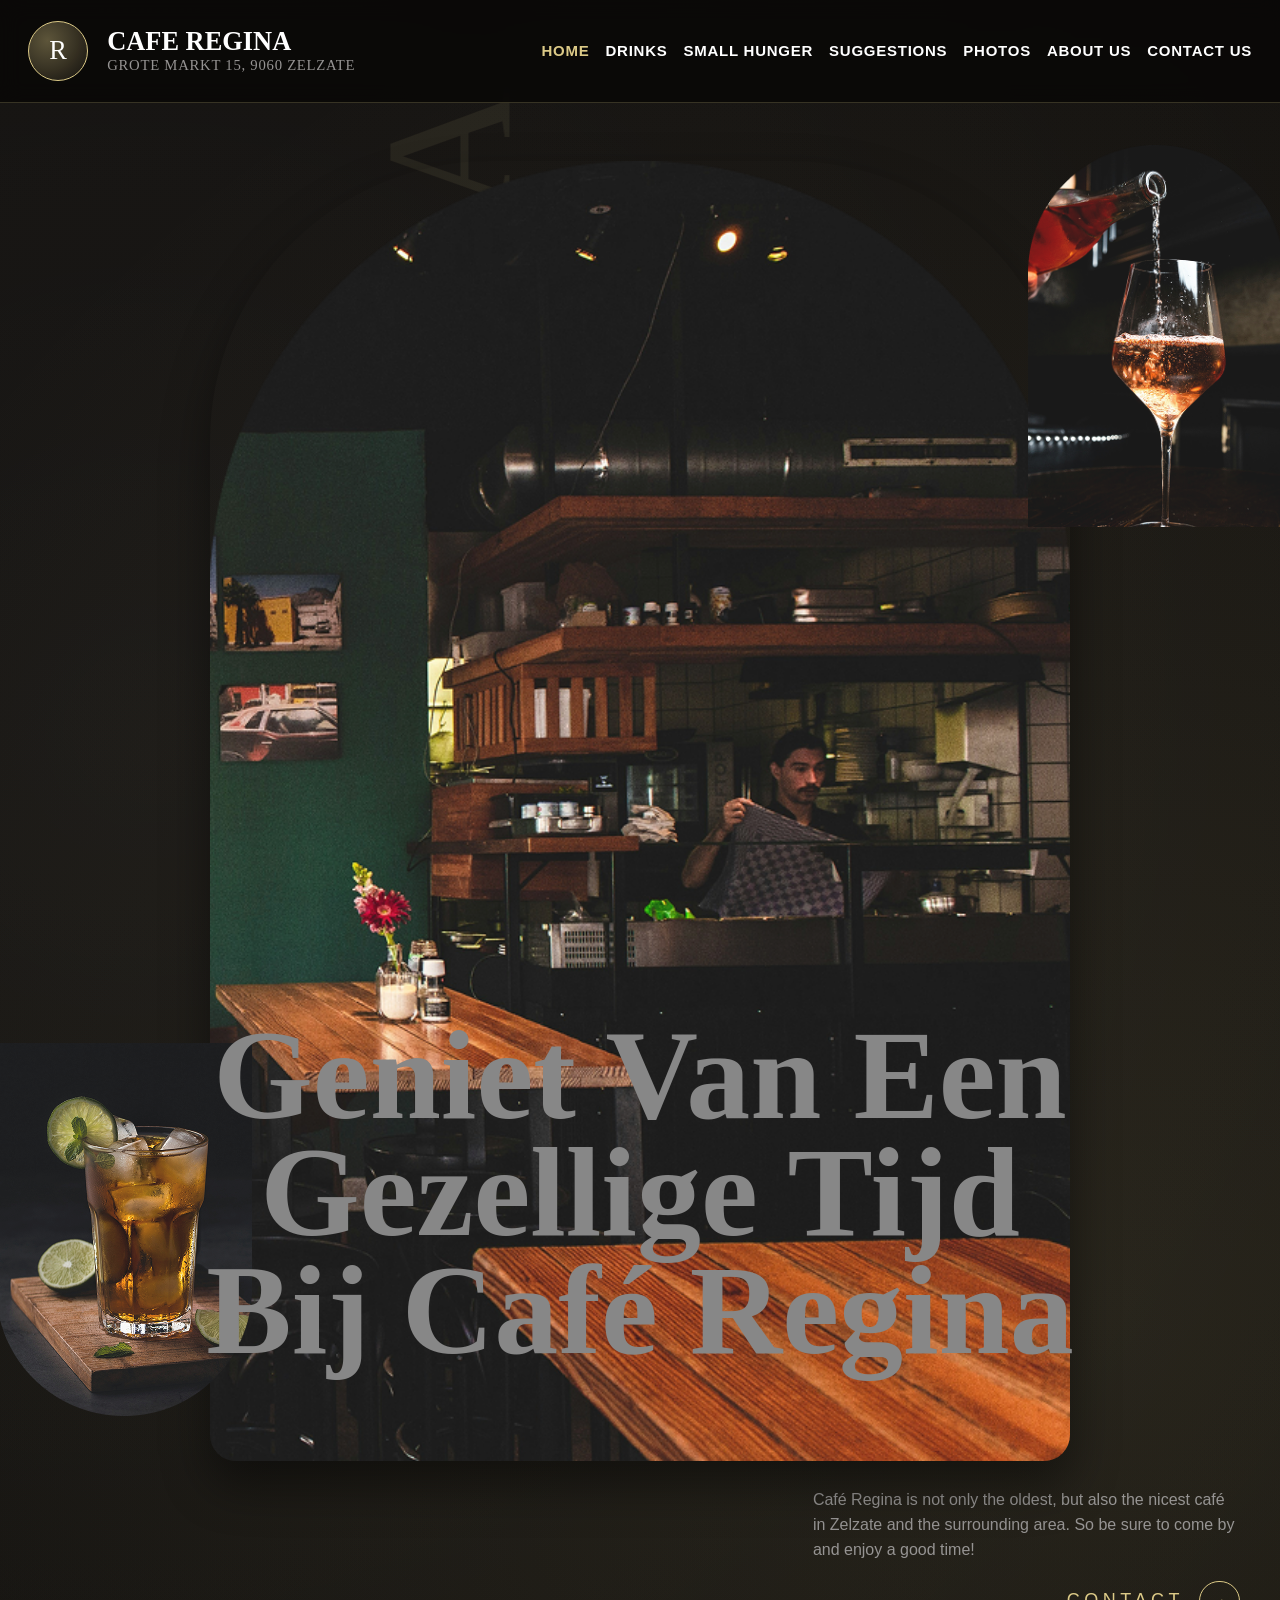
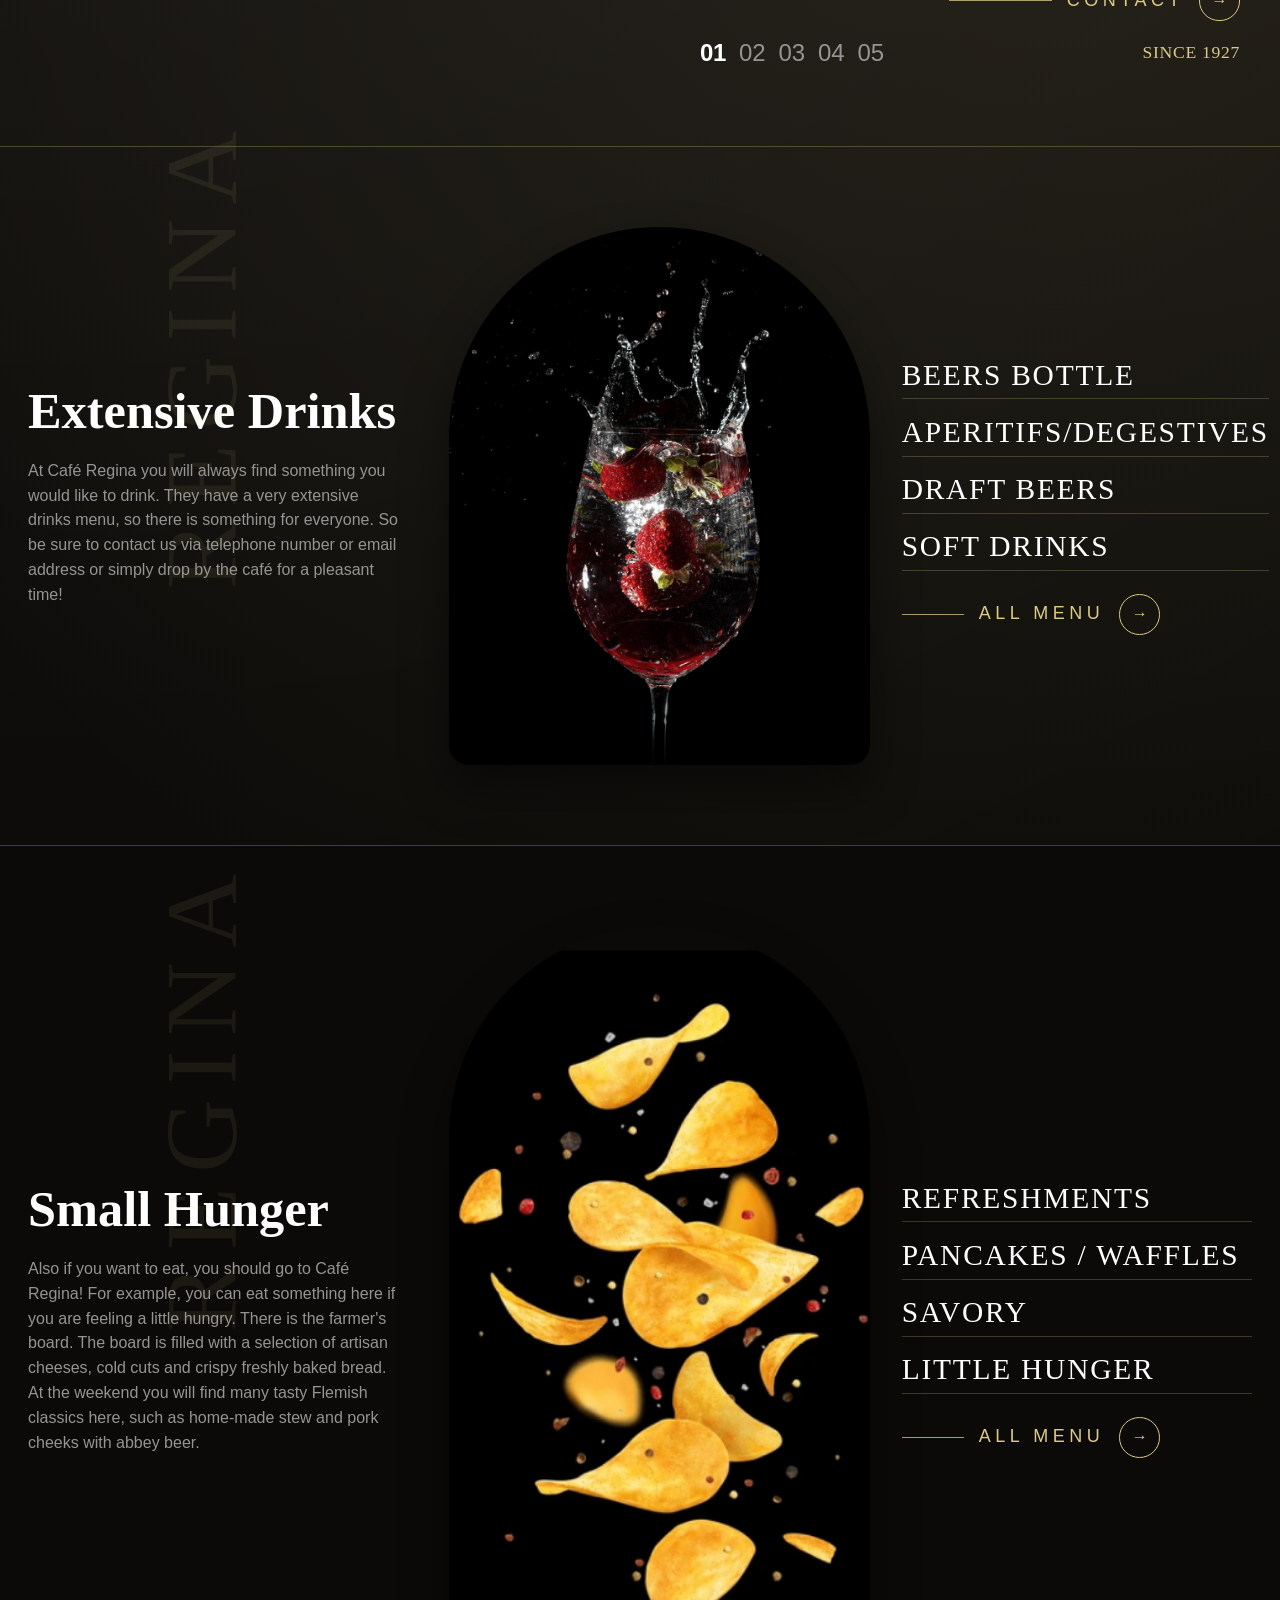
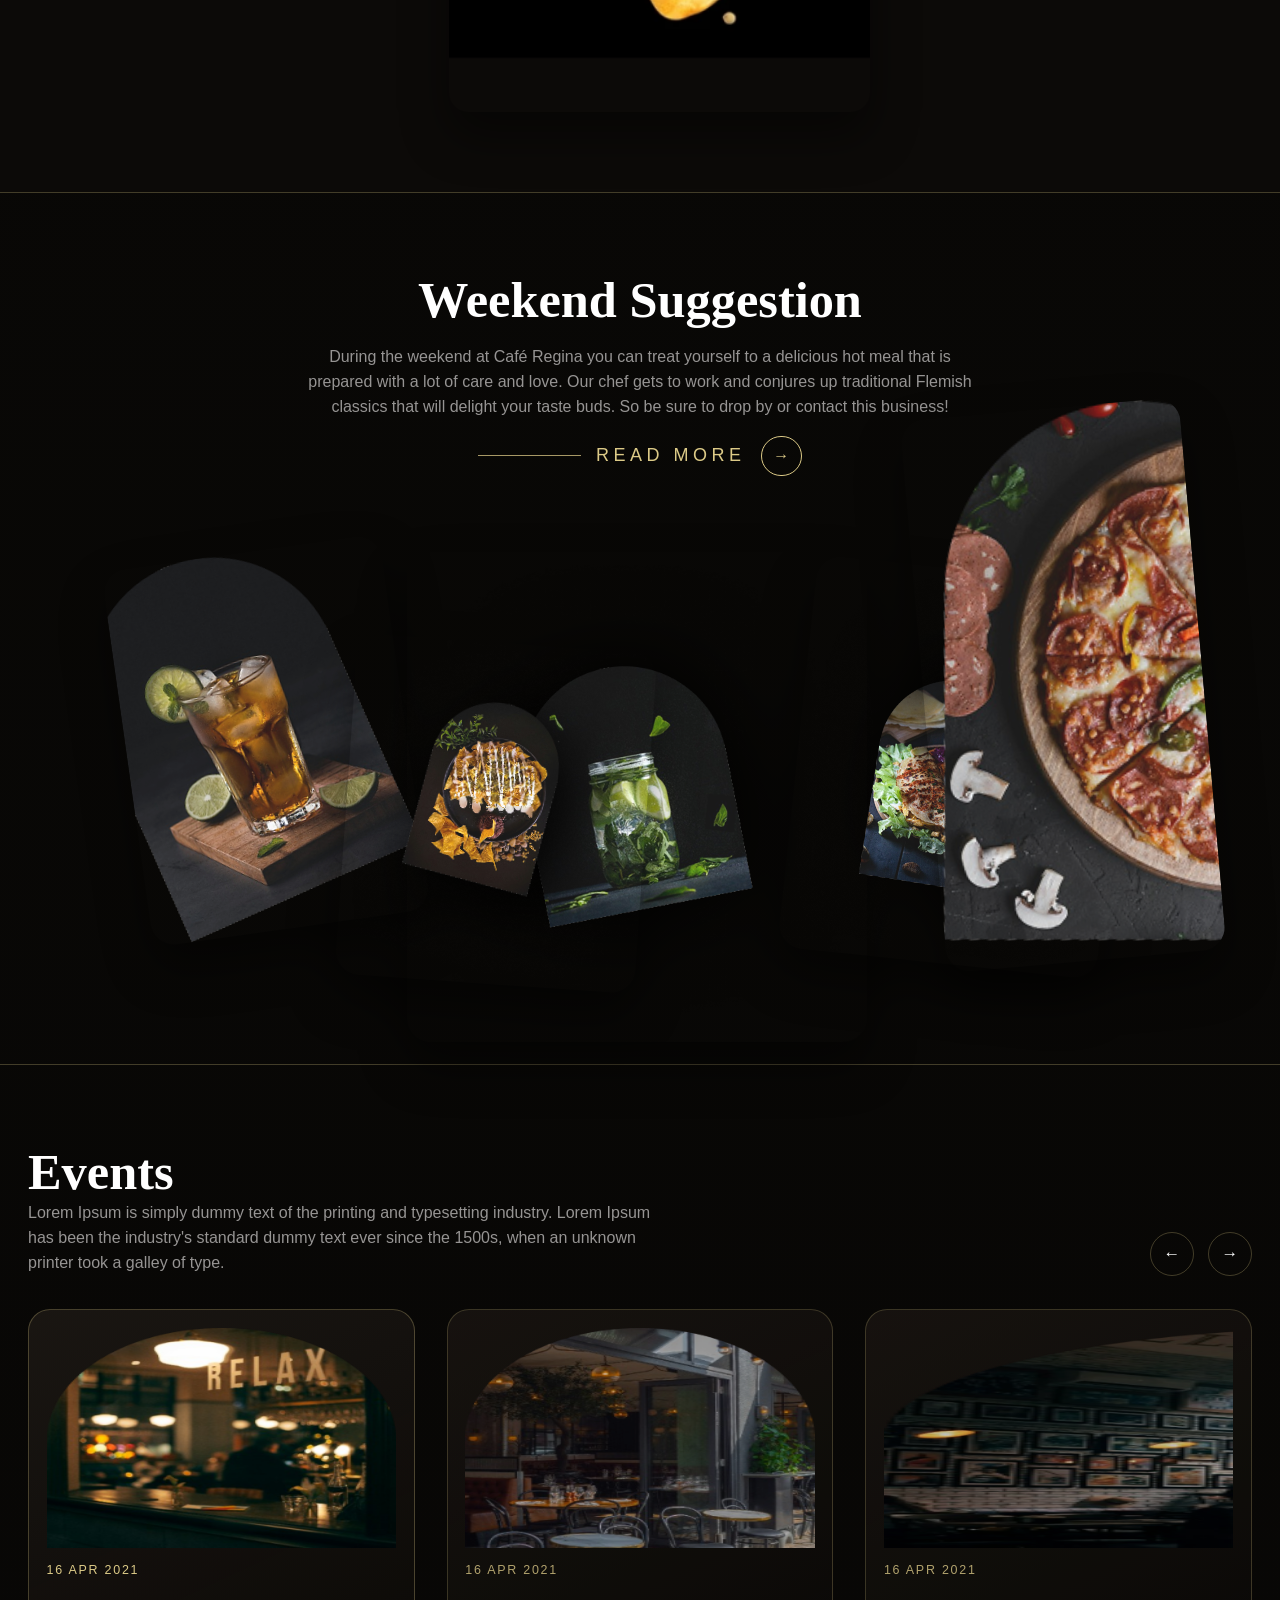
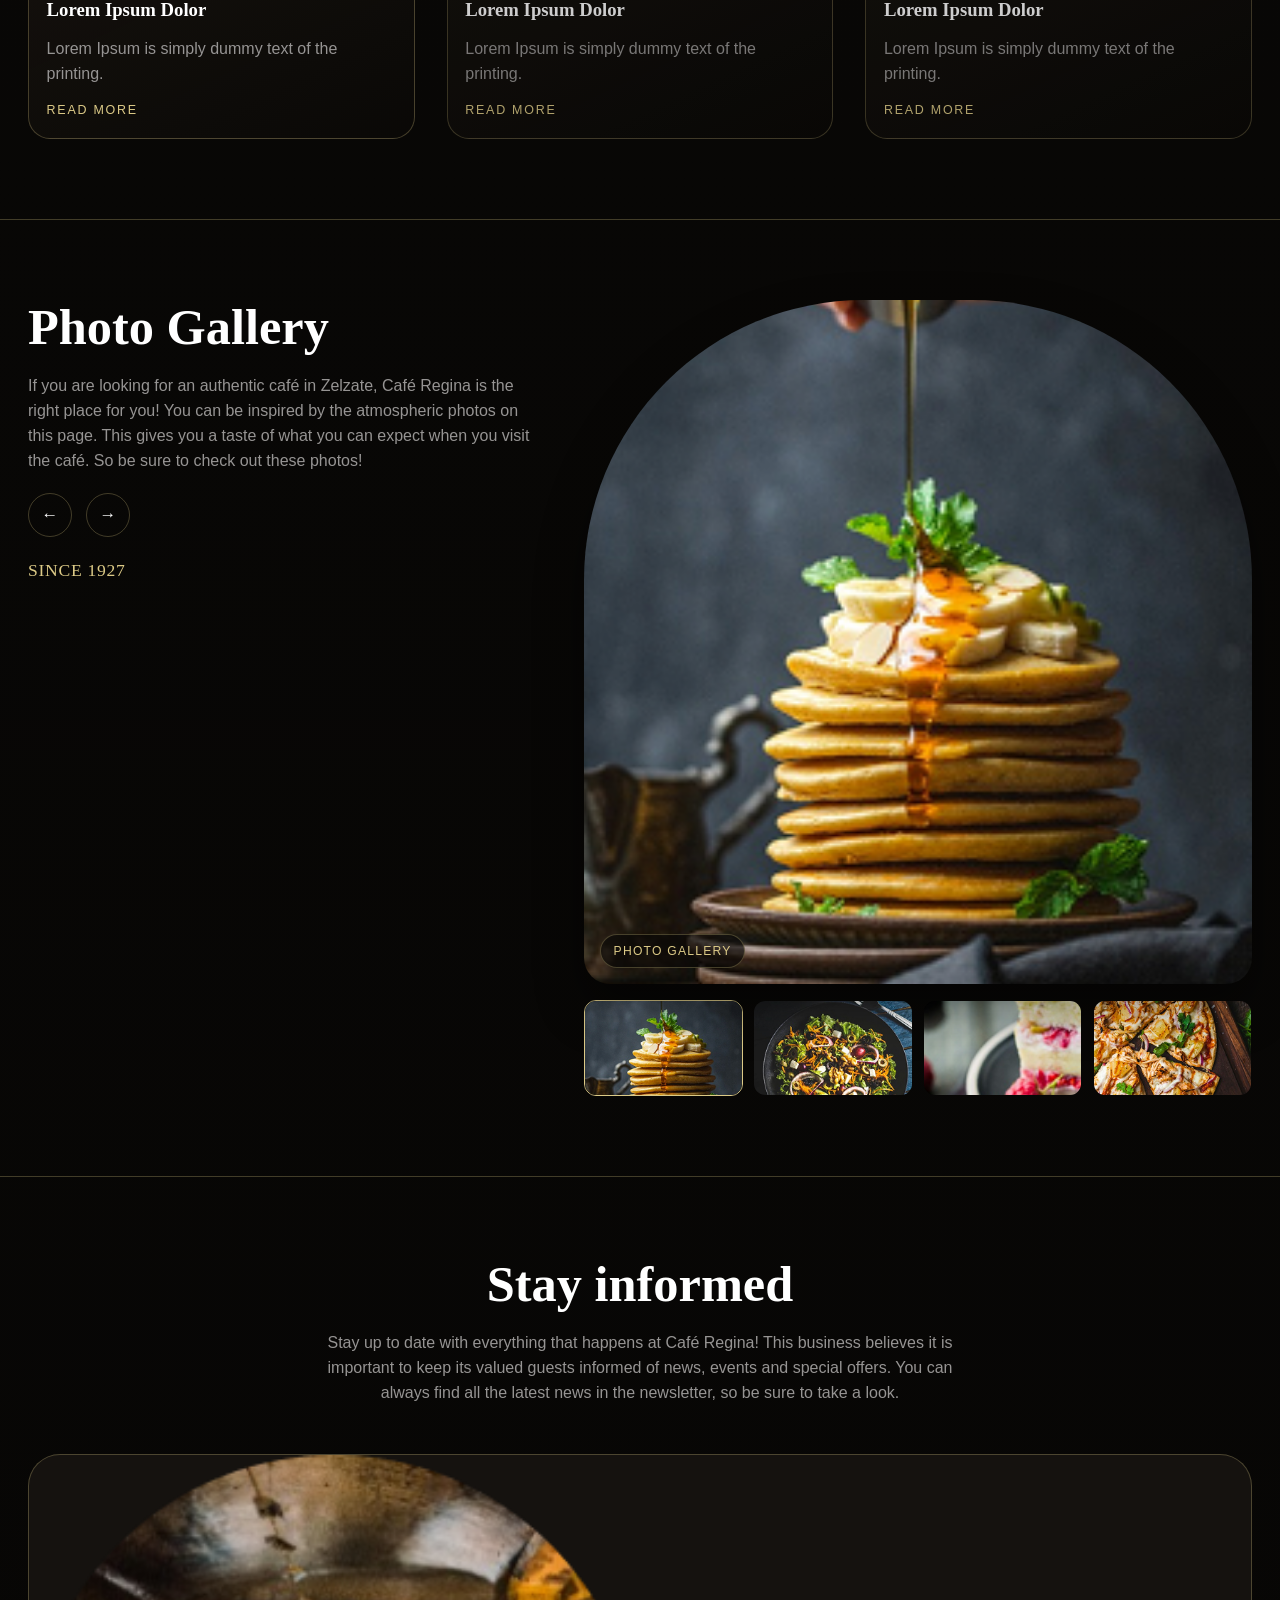
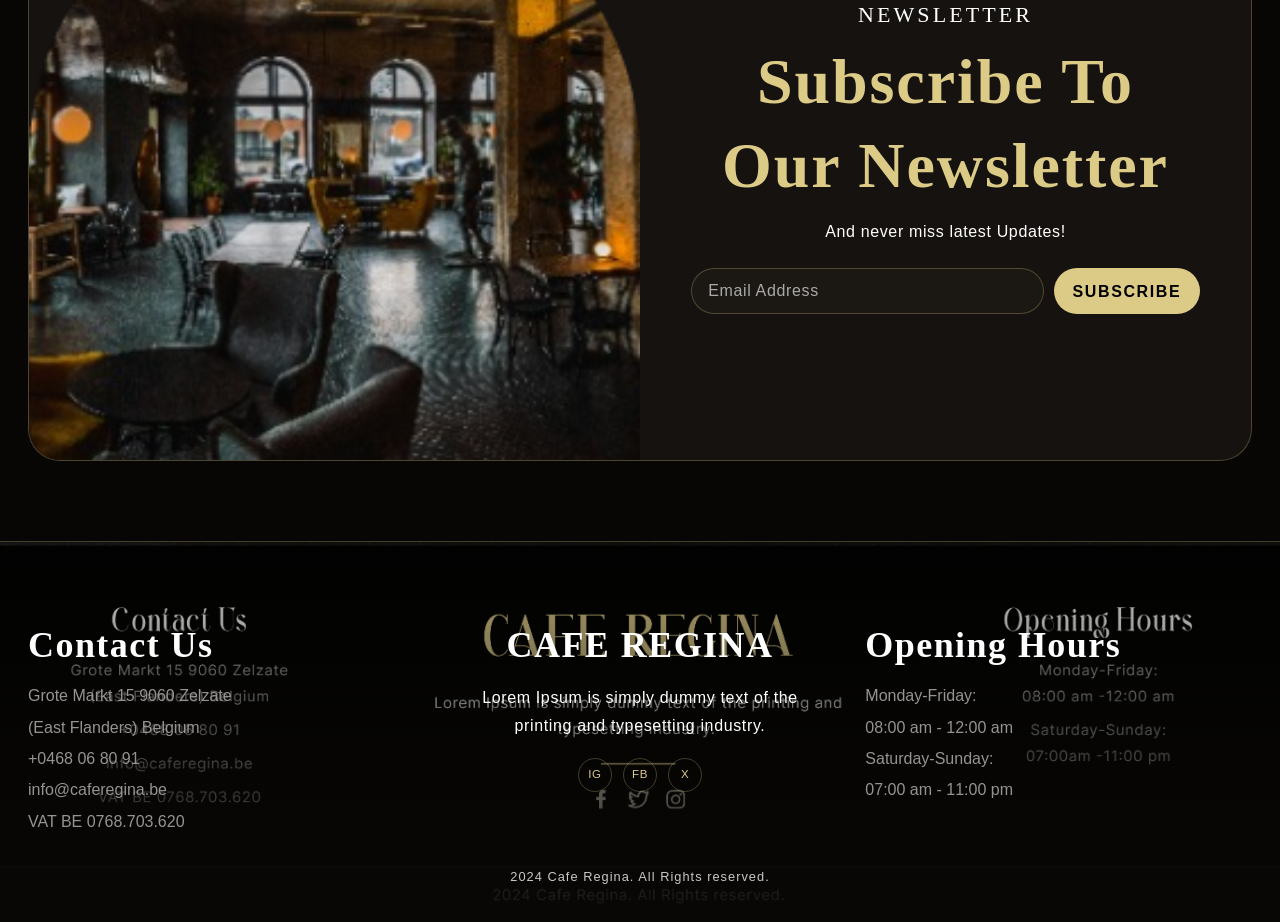
==== index.html @ 33ccc809 "feat/tipo" ====
<!doctype html>
<html lang="en">
<head>
  <meta charset="utf-8">
  <meta name="viewport" content="width=device-width, initial-scale=1">
  <title>CAFE REGINA | Home</title>
  <meta name="description" content="CAFE REGINA home page mock built from Home-make brief.">
  <link rel="stylesheet" href="assets/css/style.css">
  <script defer src="assets/js/photos.js"></script>
</head>
<body>
  <div class="page-shell">
    <!-- Header -->
    <header class="site-header" id="top">
      <div class="container header-inner">
        <a class="brand" href="#top" aria-label="CAFE REGINA home">
          <span class="brand-mark" aria-hidden="true">R</span>
          <span class="brand-copy">
            <strong>CAFE REGINA</strong>
            <!-- TODO_VERIFY: exact punctuation / spacing -->
            <small>GROTE MARKT 15, 9060 ZELZATE</small>
          </span>
        </a>
        <nav class="site-nav" aria-label="Main Navigation">
          <a href="#top" aria-current="page">HOME</a>
          <a href="#drinks">DRINKS</a>
          <a href="#small-hunger">SMALL HUNGER</a>
          <a href="#suggestions">SUGGESTIONS</a>
          <a href="#photos">PHOTOS</a>
          <a href="#about">ABOUT US</a>
          <a href="#contact">CONTACT US</a>
        </nav>
      </div>
    </header>

    <main>
      <!-- Hero -->
      <section class="section hero" id="home">
        <div class="container hero-wrap">
          <div class="hero-stage">
            <figure class="hero-main arch">
              <img src="assets/img/hero-main-arch.png" alt="Café Regina interior hero scene">
            </figure>
            <img class="hero-float hero-float--left" src="assets/img/hero-drink-left-arch.png" alt="Decorative drink image">
            <img class="hero-float hero-float--right" src="assets/img/hero-pour-right-arch.png" alt="Decorative pouring image">
            <h1 class="hero-title">
              <!-- TODO_VERIFY: exact spelling and line breaks -->
              <span>Geniet Van Een</span>
              <span>Gezellige Tijd</span>
              <span>Bij Café Regina</span>
            </h1>
          </div>
          <div class="hero-meta">
            <p>
              Café Regina is not only the oldest, but also the nicest café in Zelzate and the
              surrounding area. So be sure to come by and enjoy a good time!
            </p>
            <a class="cta-link" href="#contact">
              <span>CONTACT</span>
              <span class="cta-ring" aria-hidden="true">&#8594;</span>
            </a>
            <div class="hero-footer">
              <ol class="hero-pagination" aria-label="Hero static pager">
                <li class="is-active">01</li>
                <li>02</li>
                <li>03</li>
                <li>04</li>
                <li>05</li>
              </ol>
              <span class="since-mark">Since 1927</span>
            </div>
          </div>
        </div>
      </section>

      <!-- Drinks -->
      <section class="section menu-block" id="drinks">
        <div class="container menu-grid">
          <article class="menu-copy">
            <!-- TODO_VERIFY: Extensive vs Exclusive -->
            <h2>Extensive Drinks</h2>
            <p>
              At Café Regina you will always find something you would like to drink. They have a very
              extensive drinks menu, so there is something for everyone. So be sure to contact us via
              telephone number or email address or simply drop by the café for a pleasant time!
            </p>
          </article>
          <figure class="menu-visual arch">
            <img src="assets/img/drinks-berry-splash.png" alt="Drinks splash visual">
          </figure>
          <aside class="menu-side">
            <ul>
              <li>BEERS BOTTLE</li>
              <li>APERITIFS/DEGESTIVES</li>
              <li>DRAFT BEERS</li>
              <li>SOFT DRINKS</li>
            </ul>
            <a class="cta-link cta-link--menu" href="#contact">
              <span>ALL MENU</span>
              <span class="cta-ring" aria-hidden="true">&#8594;</span>
            </a>
          </aside>
        </div>
      </section>

      <!-- Small Hunger -->
      <section class="section menu-block alt" id="small-hunger">
        <div class="container menu-grid">
          <article class="menu-copy">
            <h2>Small Hunger</h2>
            <!-- TODO_VERIFY: Small Hunger / LITTLE HUNGER wording alignment -->
            <p>
              Also if you want to eat, you should go to Café Regina! For example, you can eat something
              here if you are feeling a little hungry. There is the farmer's board. The board is filled
              with a selection of artisan cheeses, cold cuts and crispy freshly baked bread. At the
              weekend you will find many tasty Flemish classics here, such as home-made stew and pork
              cheeks with abbey beer.
            </p>
          </article>
          <figure class="menu-visual arch">
            <img src="assets/img/small-hunger-chips-floating.png" alt="Small hunger dishes">
          </figure>
          <aside class="menu-side">
            <ul>
              <li>REFRESHMENTS</li>
              <li>PANCAKES / WAFFLES</li>
              <li>SAVORY</li>
              <li>LITTLE HUNGER</li>
            </ul>
            <a class="cta-link cta-link--menu" href="#contact">
              <span>ALL MENU</span>
              <span class="cta-ring" aria-hidden="true">&#8594;</span>
            </a>
          </aside>
        </div>
      </section>

      <!-- Weekend Suggestion -->
      <section class="section suggestion" id="suggestions">
        <div class="container suggestion-head">
          <h2>Weekend Suggestion</h2>
          <p>
            During the weekend at Café Regina you can treat yourself to a delicious hot meal that is
            prepared with a lot of care and love. Our chef gets to work and conjures up traditional
            Flemish classics that will delight your taste buds. So be sure to drop by or contact this
            business!
          </p>
          <a class="cta-link" href="#events">
            <span>READ MORE</span>
            <span class="cta-ring" aria-hidden="true">&#8594;</span>
          </a>
        </div>
        <div class="container suggestion-collage">
          <img class="tile tile-a" src="assets/img/suggestion-mojito-center-arch.png" alt="Weekend suggestion center drink">
          <img class="tile tile-b" src="assets/img/suggestion-drink-left-arch.png" alt="Weekend suggestion left drink">
          <img class="tile tile-c" src="assets/img/suggestion-loaded-fries-arch.png" alt="Weekend suggestion loaded fries">
          <img class="tile tile-d" src="assets/img/suggestion-meal-right-arch.png" alt="Weekend suggestion meal">
          <img class="tile tile-e" src="assets/img/suggestion-pizza-right-crop.png" alt="Weekend suggestion pizza">
        </div>
      </section>

      <!-- Events -->
      <section class="section events" id="events">
        <div class="container events-top">
          <div>
            <h2>Events</h2>
            <p>
              Lorem Ipsum is simply dummy text of the printing and typesetting industry. Lorem Ipsum has
              been the industry's standard dummy text ever since the 1500s, when an unknown printer took
              a galley of type.
            </p>
          </div>
          <div class="arrow-group" aria-label="Events static arrows">
            <button type="button" class="arrow-btn" data-events-nav="prev" aria-label="Previous events">&#8592;</button>
            <button type="button" class="arrow-btn" data-events-nav="next" aria-label="Next events">&#8594;</button>
          </div>
        </div>
        <div class="container event-cards" data-events-track>
          <article class="event-card is-active" data-event-card>
            <img src="assets/img/events-card-01-relax-bar.png" alt="Relax bar event scene">
            <time datetime="2021-04-16">16 APR 2021</time>
            <h3>Lorem Ipsum Dolor</h3>
            <p>Lorem Ipsum is simply dummy text of the printing.</p>
            <a href="#contact">READ MORE</a>
          </article>
          <article class="event-card" data-event-card>
            <img src="assets/img/events-card-03-terrace.png" alt="Terrace event scene">
            <time datetime="2021-04-16">16 APR 2021</time>
            <h3>Lorem Ipsum Dolor</h3>
            <p>Lorem Ipsum is simply dummy text of the printing.</p>
            <a href="#contact">READ MORE</a>
          </article>
          <article class="event-card" data-event-card>
            <!-- TODO_VERIFY: rightmost cut-off card full text -->
            <img src="assets/img/events-card-05-photo-wall-crop.png" alt="Photo wall event scene">
            <time datetime="2021-04-16">16 APR 2021</time>
            <h3>Lorem Ipsum Dolor</h3>
            <p>Lorem Ipsum is simply dummy text of the printing.</p>
            <a href="#contact">READ MORE</a>
          </article>
        </div>
      </section>

      <!-- Photo Gallery -->
      <section class="section gallery" id="photos">
        <div class="container gallery-grid">
          <div class="gallery-copy">
            <h2>Photo Gallery</h2>
            <p>
              If you are looking for an authentic café in Zelzate, Café Regina is the right place for
              you! You can be inspired by the atmospheric photos on this page. This gives you a taste of
              what you can expect when you visit the café. So be sure to check out these photos!
            </p>
            <div class="arrow-group" aria-label="Photo gallery navigation">
              <button type="button" class="arrow-btn" data-gallery-nav="prev" aria-label="Previous photo">&#8592;</button>
              <button type="button" class="arrow-btn" data-gallery-nav="next" aria-label="Next photo">&#8594;</button>
            </div>
            <span class="since-mark">Since 1927</span>
          </div>
          <div class="gallery-media">
            <figure class="gallery-main arch">
              <img src="assets/img/gallery-pancakes.png" alt="Photo Gallery" data-gallery-main>
              <figcaption data-gallery-caption>Photo Gallery</figcaption>
            </figure>
            <div class="gallery-thumbs">
              <button type="button" class="thumb is-active" data-gallery-thumb data-src="assets/img/gallery-pancakes.png" data-caption="Photo Gallery">
                <img src="assets/img/gallery-pancakes.png" alt="Gallery preview pancakes">
              </button>
              <button type="button" class="thumb" data-gallery-thumb data-src="assets/img/gallery-salad.png" data-caption="Salad">
                <img src="assets/img/gallery-salad.png" alt="Gallery preview salad">
              </button>
              <button type="button" class="thumb" data-gallery-thumb data-src="assets/img/gallery-dessert-crop.png" data-caption="Dessert">
                <img src="assets/img/gallery-dessert-crop.png" alt="Gallery preview dessert">
              </button>
              <button type="button" class="thumb" data-gallery-thumb data-src="assets/img/gallery-pizza.png" data-caption="Pizza">
                <img src="assets/img/gallery-pizza.png" alt="Gallery preview pizza">
              </button>
            </div>
          </div>
        </div>
      </section>

      <!-- Stay informed + Newsletter -->
      <section class="section stay-informed" id="newsletter">
        <div class="container stay-intro">
          <h2>Stay informed</h2>
          <p>
            Stay up to date with everything that happens at Café Regina! This business believes it is
            important to keep its valued guests informed of news, events and special offers. You can
            always find all the latest news in the newsletter, so be sure to take a look.
          </p>
        </div>
        <div class="container newsletter-box">
          <img src="assets/img/events-card-04-interior-lounge.png" alt="Newsletter ambience">
          <div class="newsletter-content">
            <p class="eyebrow">NEWSLETTER</p>
            <h3>Subscribe To Our Newsletter</h3>
            <p class="newsletter-sub">And never miss latest Updates!</p>
            <form action="#" method="post" class="newsletter-form">
              <label class="sr-only" for="newsletter-email">Email Address</label>
              <input id="newsletter-email" name="email" type="email" placeholder="Email Address">
              <button type="submit">SUBSCRIBE</button>
            </form>
          </div>
        </div>
      </section>
    </main>

    <!-- Footer -->
    <footer class="site-footer section" id="about">
      <div class="container footer-grid">
        <section id="contact">
          <h2>Contact Us</h2>
          <p>Grote Markt 15 9060 Zelzate</p>
          <p>(East Flanders) Belgium</p>
          <!-- TODO_VERIFY: phone / VAT / formatting -->
          <p>+0468 06 80 91</p>
          <p>info@caferegina.be</p>
          <p>VAT BE 0768.703.620</p>
        </section>
        <section class="footer-center">
          <!-- TODO_VERIFY: Cafe vs Café -->
          <h2 class="footer-brand">CAFE REGINA</h2>
          <p>Lorem Ipsum is simply dummy text of the printing and typesetting industry.</p>
          <ul class="social-list" aria-label="Social links">
            <li><a href="#" aria-label="Instagram">IG</a></li>
            <li><a href="#" aria-label="Facebook">FB</a></li>
            <li><a href="#" aria-label="X">X</a></li>
          </ul>
        </section>
        <section>
          <h2>Opening Hours</h2>
          <!-- TODO_VERIFY: exact spacing -->
          <p>Monday-Friday:</p>
          <p>08:00 am - 12:00 am</p>
          <p>Saturday-Sunday:</p>
          <p>07:00 am - 11:00 pm</p>
        </section>
      </div>
      <div class="container copyright">
        <p>2024 Cafe Regina. All Rights reserved.</p>
      </div>
    </footer>
  </div>
</body>
</html>
---- assets/css/style.css ----
@import url("./tokens.css");
@import url("./base.css");
@import url("./components.css");
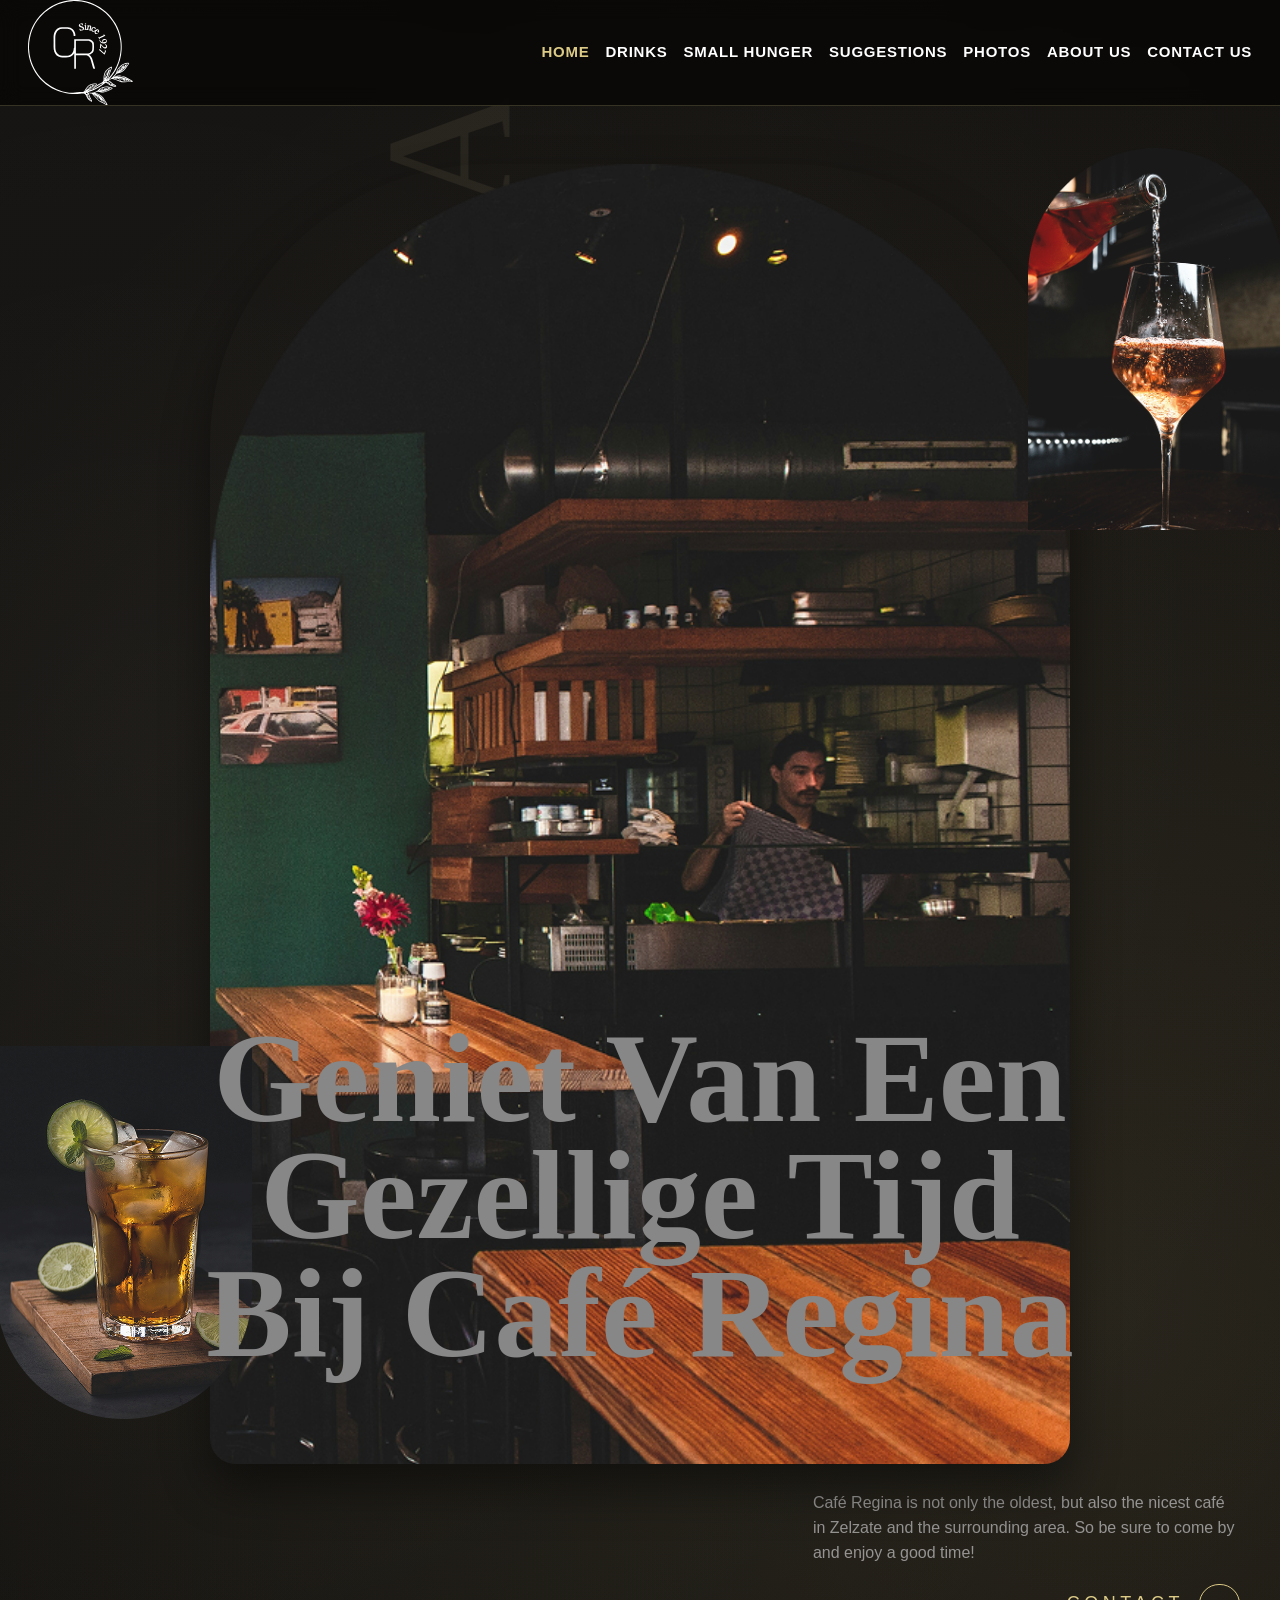
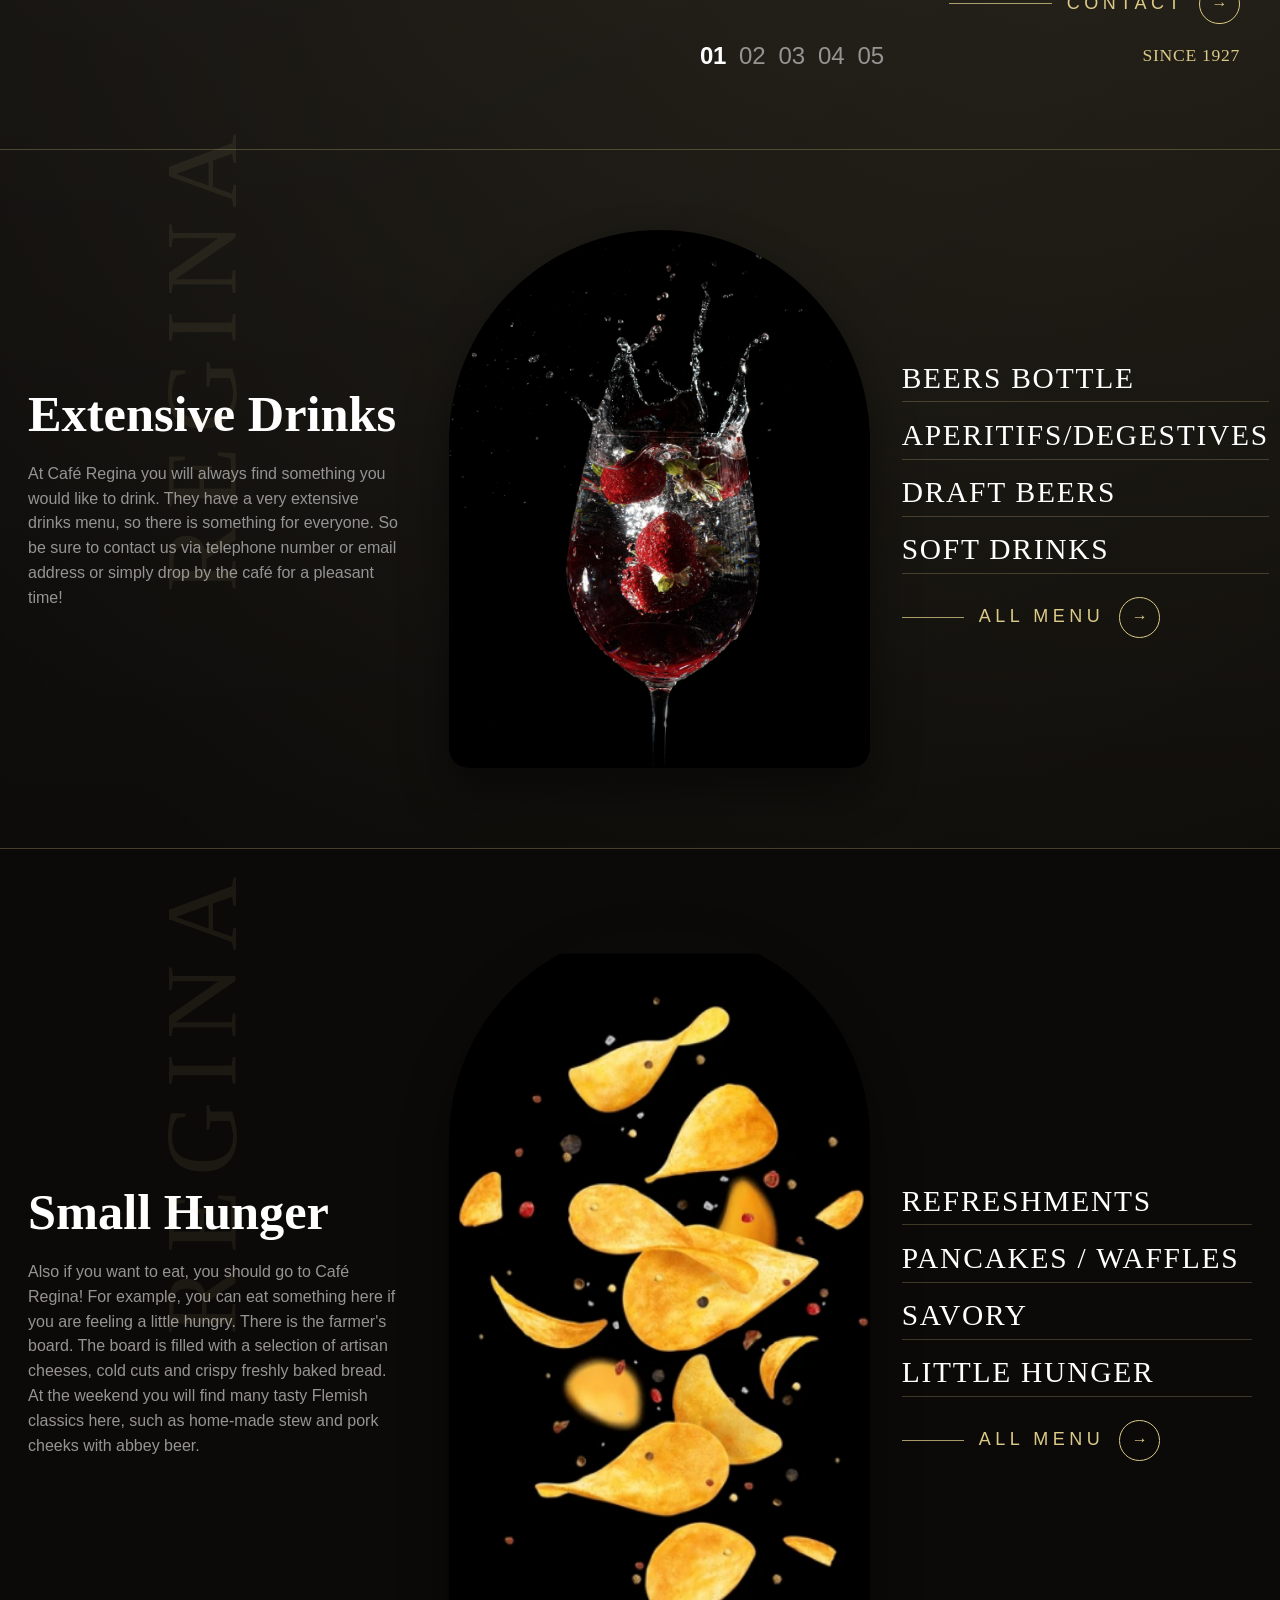
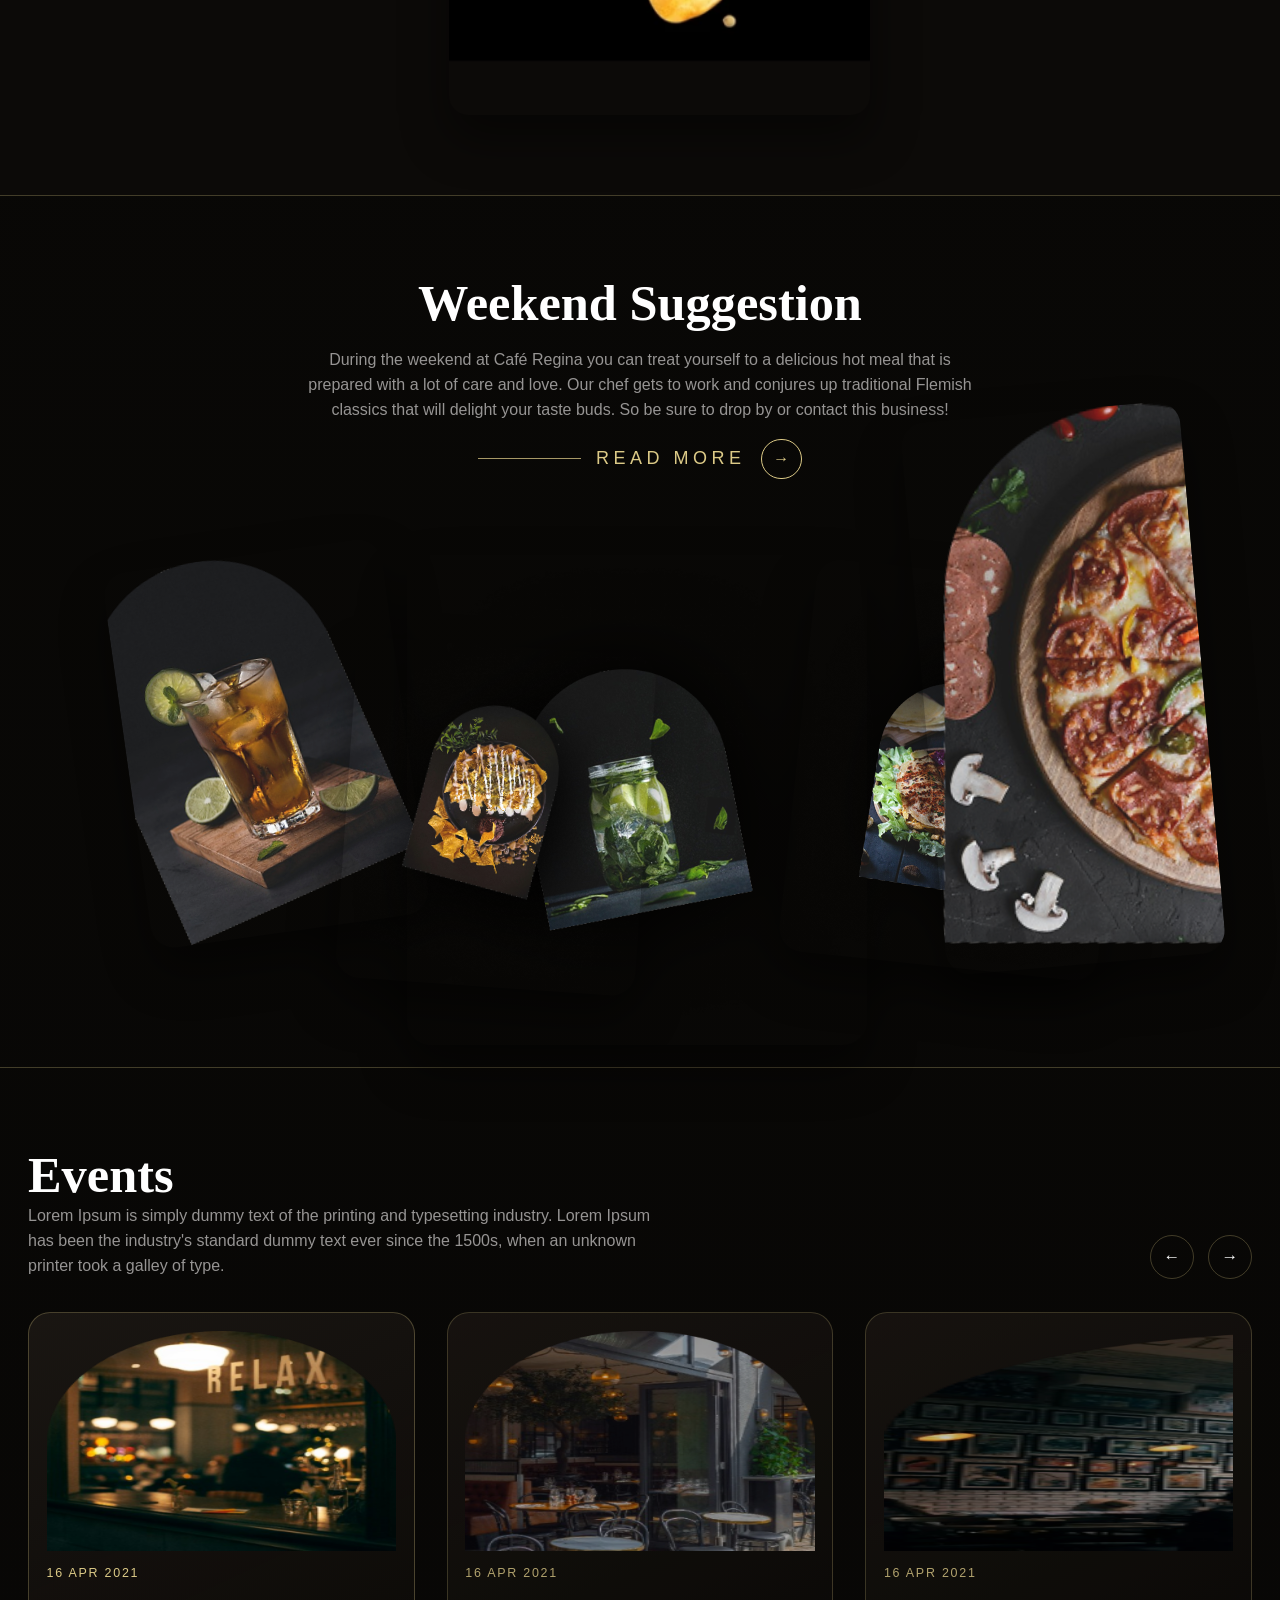
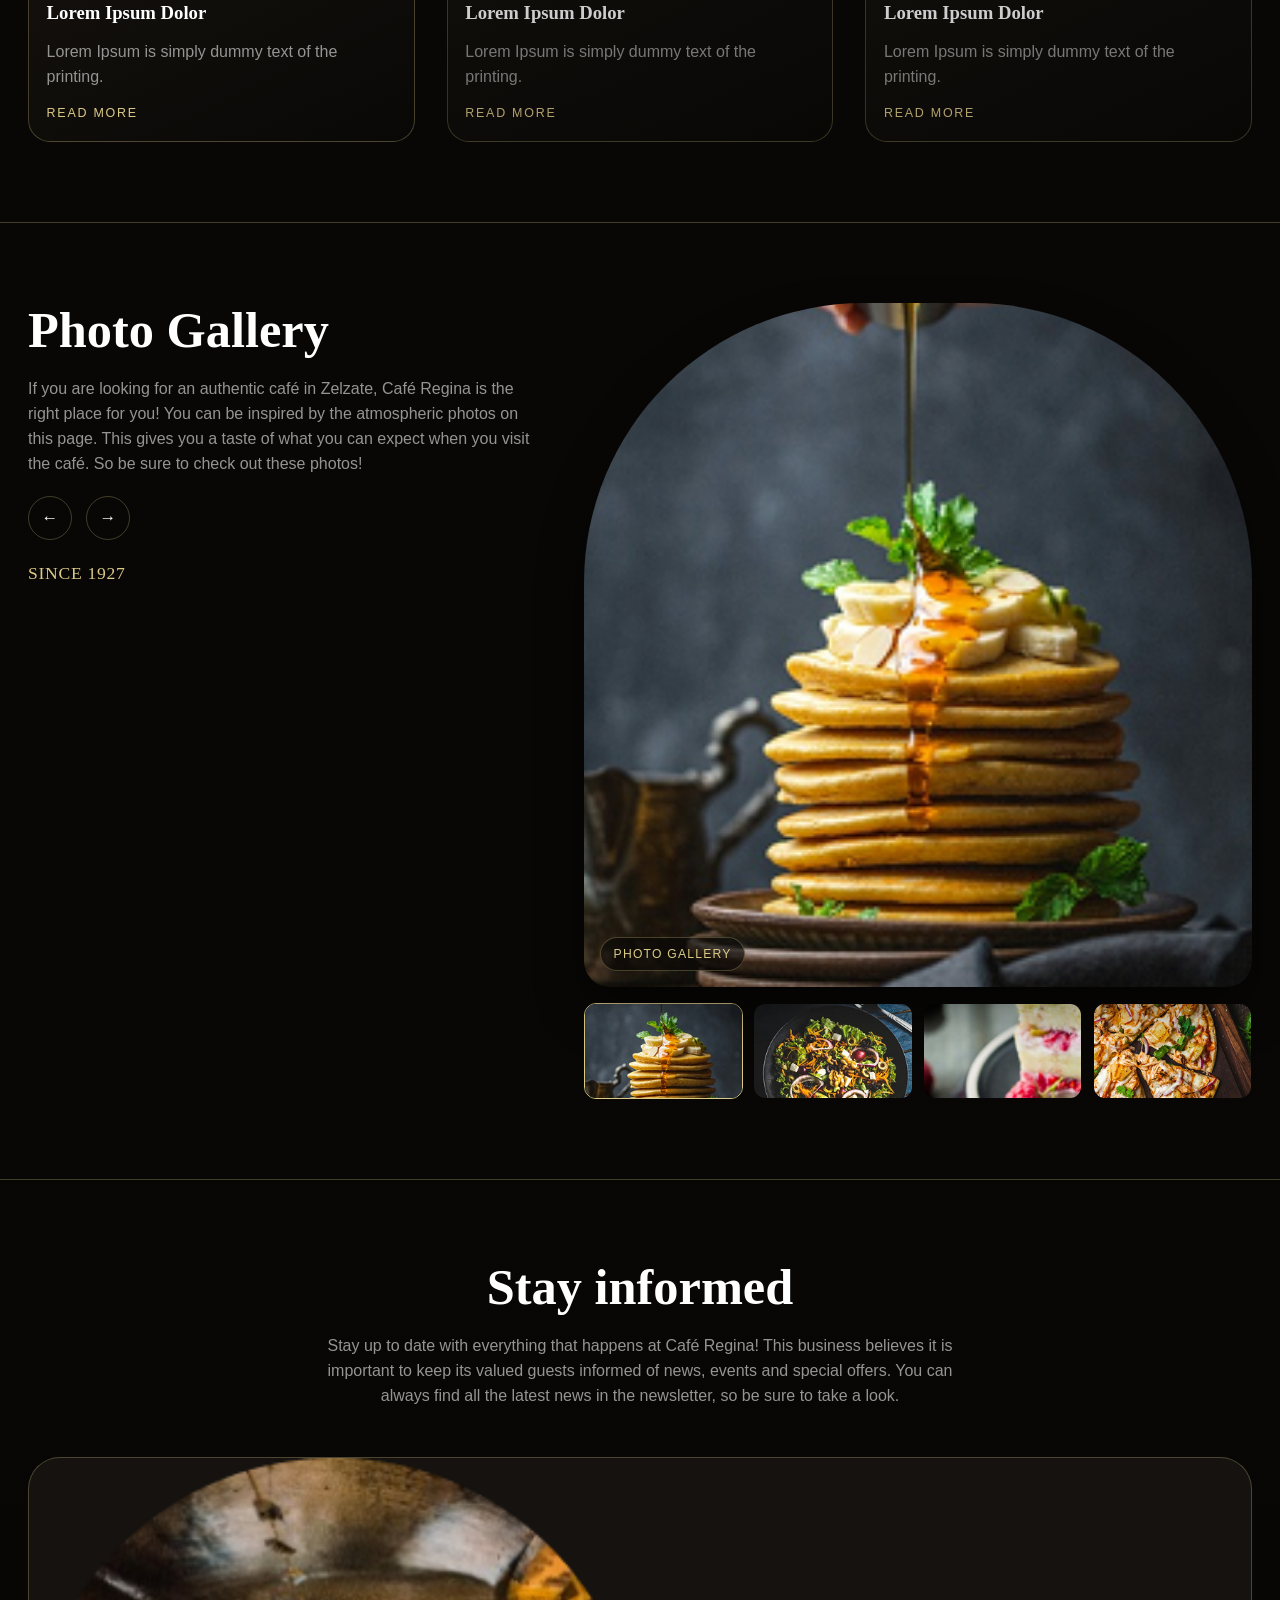
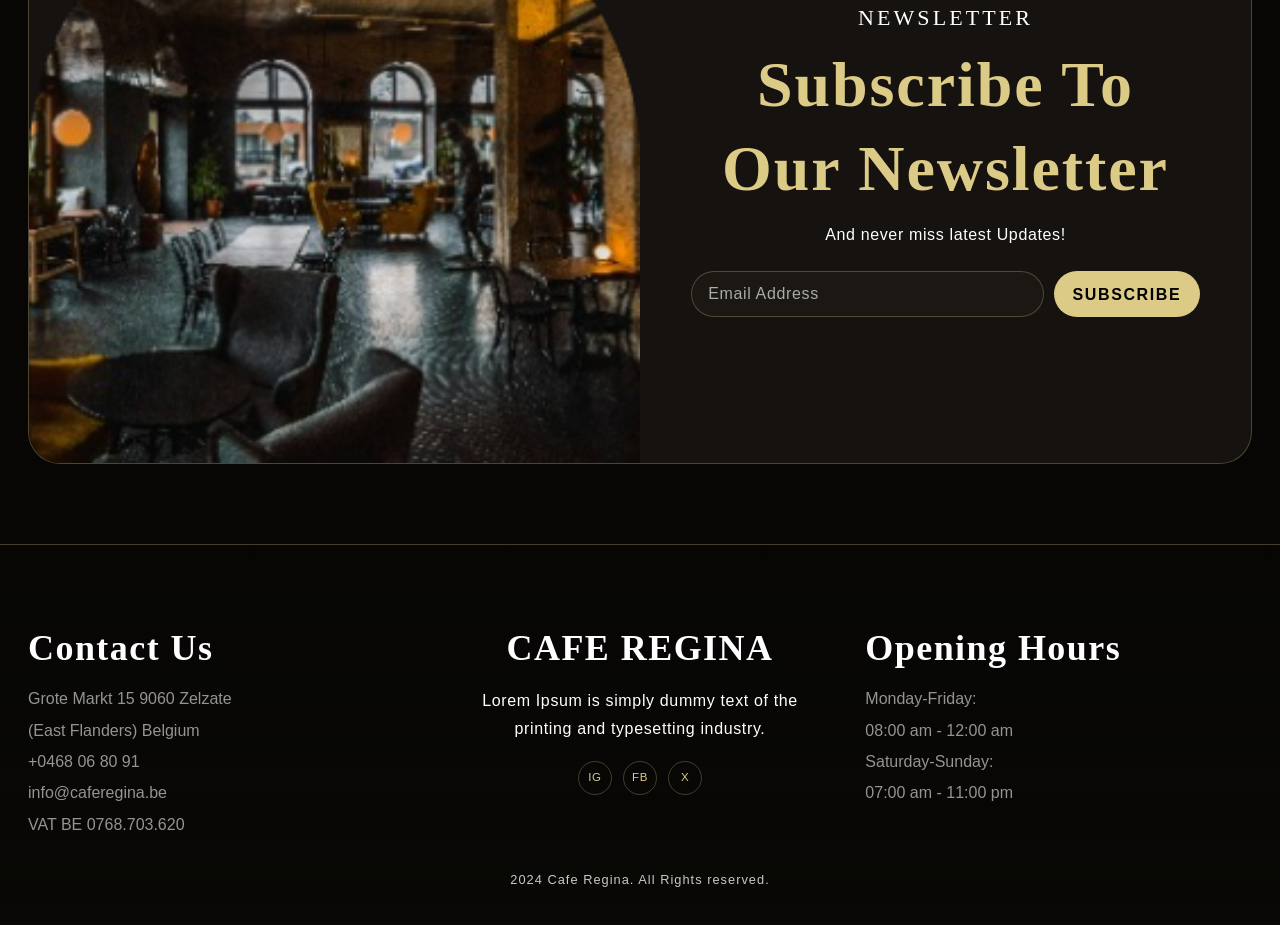
==== commit fdc81377: "フッターを実装しました。" ====
--- a/index.html
+++ b/index.html
@@ -8,18 +8,19 @@
   <link rel="stylesheet" href="assets/css/style.css">
   <script defer src="assets/js/photos.js"></script>
 </head>
-<body>
+<body class="page page-home">
   <div class="page-shell">
     <!-- Header -->
     <header class="site-header" id="top">
       <div class="container header-inner">
         <a class="brand" href="#top" aria-label="CAFE REGINA home">
-          <span class="brand-mark" aria-hidden="true">R</span>
-          <span class="brand-copy">
-            <strong>CAFE REGINA</strong>
-            <!-- TODO_VERIFY: exact punctuation / spacing -->
-            <small>GROTE MARKT 15, 9060 ZELZATE</small>
-          </span>
+          <img
+            class="brand-logo"
+            src="assets/img/logo/brand-logo.svg"
+            alt="CAFE REGINA"
+            width="105"
+            height="105"
+          >
         </a>
         <nav class="site-nav" aria-label="Main Navigation">
           <a href="#top" aria-current="page">HOME</a>
@@ -35,22 +36,22 @@
 
     <main>
       <!-- Hero -->
-      <section class="section hero" id="home">
-        <div class="container hero-wrap">
-          <div class="hero-stage">
-            <figure class="hero-main arch">
+      <section class="section home-hero" id="home">
+        <div class="container home-hero-wrap">
+          <div class="home-hero-stage">
+            <figure class="home-hero-main arch">
               <img src="assets/img/hero-main-arch.png" alt="Café Regina interior hero scene">
             </figure>
-            <img class="hero-float hero-float--left" src="assets/img/hero-drink-left-arch.png" alt="Decorative drink image">
-            <img class="hero-float hero-float--right" src="assets/img/hero-pour-right-arch.png" alt="Decorative pouring image">
-            <h1 class="hero-title">
+            <img class="home-hero-float home-hero-float--left" src="assets/img/hero-drink-left-arch.png" alt="Decorative drink image">
+            <img class="home-hero-float home-hero-float--right" src="assets/img/hero-pour-right-arch.png" alt="Decorative pouring image">
+            <h1 class="home-hero-title">
               <!-- TODO_VERIFY: exact spelling and line breaks -->
               <span>Geniet Van Een</span>
               <span>Gezellige Tijd</span>
               <span>Bij Café Regina</span>
             </h1>
           </div>
-          <div class="hero-meta">
+          <div class="home-hero-meta">
             <p>
               Café Regina is not only the oldest, but also the nicest café in Zelzate and the
               surrounding area. So be sure to come by and enjoy a good time!
@@ -59,8 +60,8 @@
               <span>CONTACT</span>
               <span class="cta-ring" aria-hidden="true">&#8594;</span>
             </a>
-            <div class="hero-footer">
-              <ol class="hero-pagination" aria-label="Hero static pager">
+            <div class="home-hero-footer">
+              <ol class="home-hero-pagination" aria-label="Hero static pager">
                 <li class="is-active">01</li>
                 <li>02</li>
                 <li>03</li>
@@ -74,9 +75,9 @@
       </section>
 
       <!-- Drinks -->
-      <section class="section menu-block" id="drinks">
-        <div class="container menu-grid">
-          <article class="menu-copy">
+      <section class="section home-menu-block" id="drinks">
+        <div class="container home-menu-grid">
+          <article class="home-menu-copy">
             <!-- TODO_VERIFY: Extensive vs Exclusive -->
             <h2>Extensive Drinks</h2>
             <p>
@@ -85,17 +86,17 @@
               telephone number or email address or simply drop by the café for a pleasant time!
             </p>
           </article>
-          <figure class="menu-visual arch">
+          <figure class="home-menu-visual arch">
             <img src="assets/img/drinks-berry-splash.png" alt="Drinks splash visual">
           </figure>
-          <aside class="menu-side">
+          <aside class="home-menu-side">
             <ul>
               <li>BEERS BOTTLE</li>
               <li>APERITIFS/DEGESTIVES</li>
               <li>DRAFT BEERS</li>
               <li>SOFT DRINKS</li>
             </ul>
-            <a class="cta-link cta-link--menu" href="#contact">
+            <a class="cta-link home-cta-link--menu" href="#contact">
               <span>ALL MENU</span>
               <span class="cta-ring" aria-hidden="true">&#8594;</span>
             </a>
@@ -104,9 +105,9 @@
       </section>
 
       <!-- Small Hunger -->
-      <section class="section menu-block alt" id="small-hunger">
-        <div class="container menu-grid">
-          <article class="menu-copy">
+      <section class="section home-menu-block home-menu-block--alt" id="small-hunger">
+        <div class="container home-menu-grid">
+          <article class="home-menu-copy">
             <h2>Small Hunger</h2>
             <!-- TODO_VERIFY: Small Hunger / LITTLE HUNGER wording alignment -->
             <p>
@@ -117,17 +118,17 @@
               cheeks with abbey beer.
             </p>
           </article>
-          <figure class="menu-visual arch">
+          <figure class="home-menu-visual arch">
             <img src="assets/img/small-hunger-chips-floating.png" alt="Small hunger dishes">
           </figure>
-          <aside class="menu-side">
+          <aside class="home-menu-side">
             <ul>
               <li>REFRESHMENTS</li>
               <li>PANCAKES / WAFFLES</li>
               <li>SAVORY</li>
               <li>LITTLE HUNGER</li>
             </ul>
-            <a class="cta-link cta-link--menu" href="#contact">
+            <a class="cta-link home-cta-link--menu" href="#contact">
               <span>ALL MENU</span>
               <span class="cta-ring" aria-hidden="true">&#8594;</span>
             </a>
@@ -136,8 +137,8 @@
       </section>
 
       <!-- Weekend Suggestion -->
-      <section class="section suggestion" id="suggestions">
-        <div class="container suggestion-head">
+      <section class="section home-suggestion" id="suggestions">
+        <div class="container home-suggestion-head">
           <h2>Weekend Suggestion</h2>
           <p>
             During the weekend at Café Regina you can treat yourself to a delicious hot meal that is
@@ -150,18 +151,18 @@
             <span class="cta-ring" aria-hidden="true">&#8594;</span>
           </a>
         </div>
-        <div class="container suggestion-collage">
-          <img class="tile tile-a" src="assets/img/suggestion-mojito-center-arch.png" alt="Weekend suggestion center drink">
-          <img class="tile tile-b" src="assets/img/suggestion-drink-left-arch.png" alt="Weekend suggestion left drink">
-          <img class="tile tile-c" src="assets/img/suggestion-loaded-fries-arch.png" alt="Weekend suggestion loaded fries">
-          <img class="tile tile-d" src="assets/img/suggestion-meal-right-arch.png" alt="Weekend suggestion meal">
-          <img class="tile tile-e" src="assets/img/suggestion-pizza-right-crop.png" alt="Weekend suggestion pizza">
+        <div class="container home-suggestion-collage">
+          <img class="home-tile home-tile-a" src="assets/img/suggestion-mojito-center-arch.png" alt="Weekend suggestion center drink">
+          <img class="home-tile home-tile-b" src="assets/img/suggestion-drink-left-arch.png" alt="Weekend suggestion left drink">
+          <img class="home-tile home-tile-c" src="assets/img/suggestion-loaded-fries-arch.png" alt="Weekend suggestion loaded fries">
+          <img class="home-tile home-tile-d" src="assets/img/suggestion-meal-right-arch.png" alt="Weekend suggestion meal">
+          <img class="home-tile home-tile-e" src="assets/img/suggestion-pizza-right-crop.png" alt="Weekend suggestion pizza">
         </div>
       </section>
 
       <!-- Events -->
       <section class="section events" id="events">
-        <div class="container events-top">
+        <div class="container home-events-top">
           <div>
             <h2>Events</h2>
             <p>
@@ -175,22 +176,22 @@
             <button type="button" class="arrow-btn" data-events-nav="next" aria-label="Next events">&#8594;</button>
           </div>
         </div>
-        <div class="container event-cards" data-events-track>
-          <article class="event-card is-active" data-event-card>
+        <div class="container home-event-cards" data-events-track>
+          <article class="home-event-card is-active" data-event-card>
             <img src="assets/img/events-card-01-relax-bar.png" alt="Relax bar event scene">
             <time datetime="2021-04-16">16 APR 2021</time>
             <h3>Lorem Ipsum Dolor</h3>
             <p>Lorem Ipsum is simply dummy text of the printing.</p>
             <a href="#contact">READ MORE</a>
           </article>
-          <article class="event-card" data-event-card>
+          <article class="home-event-card" data-event-card>
             <img src="assets/img/events-card-03-terrace.png" alt="Terrace event scene">
             <time datetime="2021-04-16">16 APR 2021</time>
             <h3>Lorem Ipsum Dolor</h3>
             <p>Lorem Ipsum is simply dummy text of the printing.</p>
             <a href="#contact">READ MORE</a>
           </article>
-          <article class="event-card" data-event-card>
+          <article class="home-event-card" data-event-card>
             <!-- TODO_VERIFY: rightmost cut-off card full text -->
             <img src="assets/img/events-card-05-photo-wall-crop.png" alt="Photo wall event scene">
             <time datetime="2021-04-16">16 APR 2021</time>
@@ -203,8 +204,8 @@
 
       <!-- Photo Gallery -->
       <section class="section gallery" id="photos">
-        <div class="container gallery-grid">
-          <div class="gallery-copy">
+        <div class="container home-gallery-grid">
+          <div class="home-gallery-copy">
             <h2>Photo Gallery</h2>
             <p>
               If you are looking for an authentic café in Zelzate, Café Regina is the right place for
@@ -218,21 +219,21 @@
             <span class="since-mark">Since 1927</span>
           </div>
           <div class="gallery-media">
-            <figure class="gallery-main arch">
+            <figure class="home-gallery-main arch">
               <img src="assets/img/gallery-pancakes.png" alt="Photo Gallery" data-gallery-main>
               <figcaption data-gallery-caption>Photo Gallery</figcaption>
             </figure>
-            <div class="gallery-thumbs">
-              <button type="button" class="thumb is-active" data-gallery-thumb data-src="assets/img/gallery-pancakes.png" data-caption="Photo Gallery">
+            <div class="home-gallery-thumbs">
+              <button type="button" class="home-thumb is-active" data-gallery-thumb data-src="assets/img/gallery-pancakes.png" data-caption="Photo Gallery">
                 <img src="assets/img/gallery-pancakes.png" alt="Gallery preview pancakes">
               </button>
-              <button type="button" class="thumb" data-gallery-thumb data-src="assets/img/gallery-salad.png" data-caption="Salad">
+              <button type="button" class="home-thumb" data-gallery-thumb data-src="assets/img/gallery-salad.png" data-caption="Salad">
                 <img src="assets/img/gallery-salad.png" alt="Gallery preview salad">
               </button>
-              <button type="button" class="thumb" data-gallery-thumb data-src="assets/img/gallery-dessert-crop.png" data-caption="Dessert">
+              <button type="button" class="home-thumb" data-gallery-thumb data-src="assets/img/gallery-dessert-crop.png" data-caption="Dessert">
                 <img src="assets/img/gallery-dessert-crop.png" alt="Gallery preview dessert">
               </button>
-              <button type="button" class="thumb" data-gallery-thumb data-src="assets/img/gallery-pizza.png" data-caption="Pizza">
+              <button type="button" class="home-thumb" data-gallery-thumb data-src="assets/img/gallery-pizza.png" data-caption="Pizza">
                 <img src="assets/img/gallery-pizza.png" alt="Gallery preview pizza">
               </button>
             </div>
@@ -241,8 +242,8 @@
       </section>
 
       <!-- Stay informed + Newsletter -->
-      <section class="section stay-informed" id="newsletter">
-        <div class="container stay-intro">
+      <section class="section home-stay-informed" id="newsletter">
+        <div class="container home-stay-intro">
           <h2>Stay informed</h2>
           <p>
             Stay up to date with everything that happens at Café Regina! This business believes it is
@@ -250,13 +251,13 @@
             always find all the latest news in the newsletter, so be sure to take a look.
           </p>
         </div>
-        <div class="container newsletter-box">
+        <div class="container home-newsletter-box">
           <img src="assets/img/events-card-04-interior-lounge.png" alt="Newsletter ambience">
-          <div class="newsletter-content">
-            <p class="eyebrow">NEWSLETTER</p>
+          <div class="home-newsletter-content">
+            <p class="home-eyebrow">NEWSLETTER</p>
             <h3>Subscribe To Our Newsletter</h3>
-            <p class="newsletter-sub">And never miss latest Updates!</p>
-            <form action="#" method="post" class="newsletter-form">
+            <p class="home-newsletter-sub">And never miss latest Updates!</p>
+            <form action="#" method="post" class="home-newsletter-form">
               <label class="sr-only" for="newsletter-email">Email Address</label>
               <input id="newsletter-email" name="email" type="email" placeholder="Email Address">
               <button type="submit">SUBSCRIBE</button>
--- a/assets/css/style.css
+++ b/assets/css/style.css
@@ -1,3 +1,12 @@
 @import url("./tokens.css");
 @import url("./base.css");
 @import url("./components.css");
+
+@import url("./pages/home.css");
+@import url("./pages/about-us.css");
+@import url("./pages/contact-us.css");
+@import url("./pages/drinks.css");
+@import url("./pages/events.css");
+@import url("./pages/photos.css");
+@import url("./pages/small-hunger.css");
+@import url("./pages/suggestions.css");
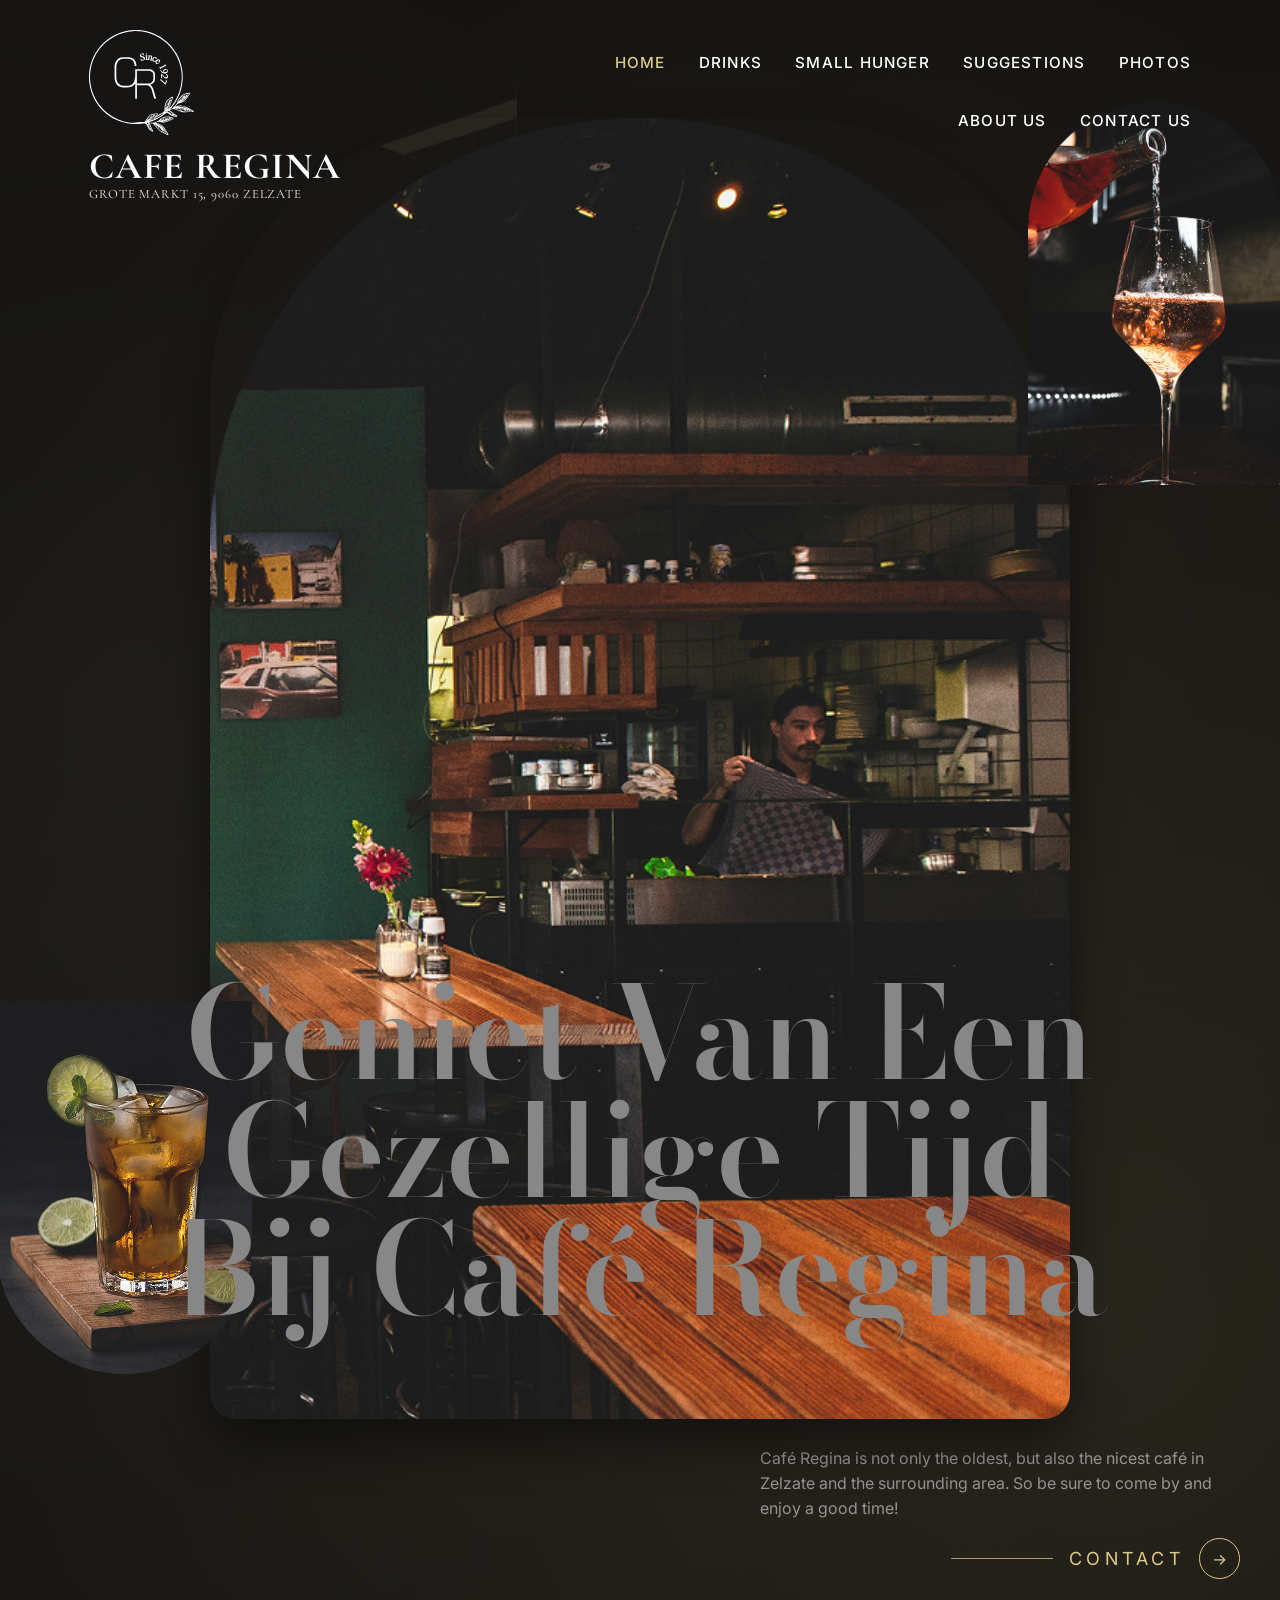
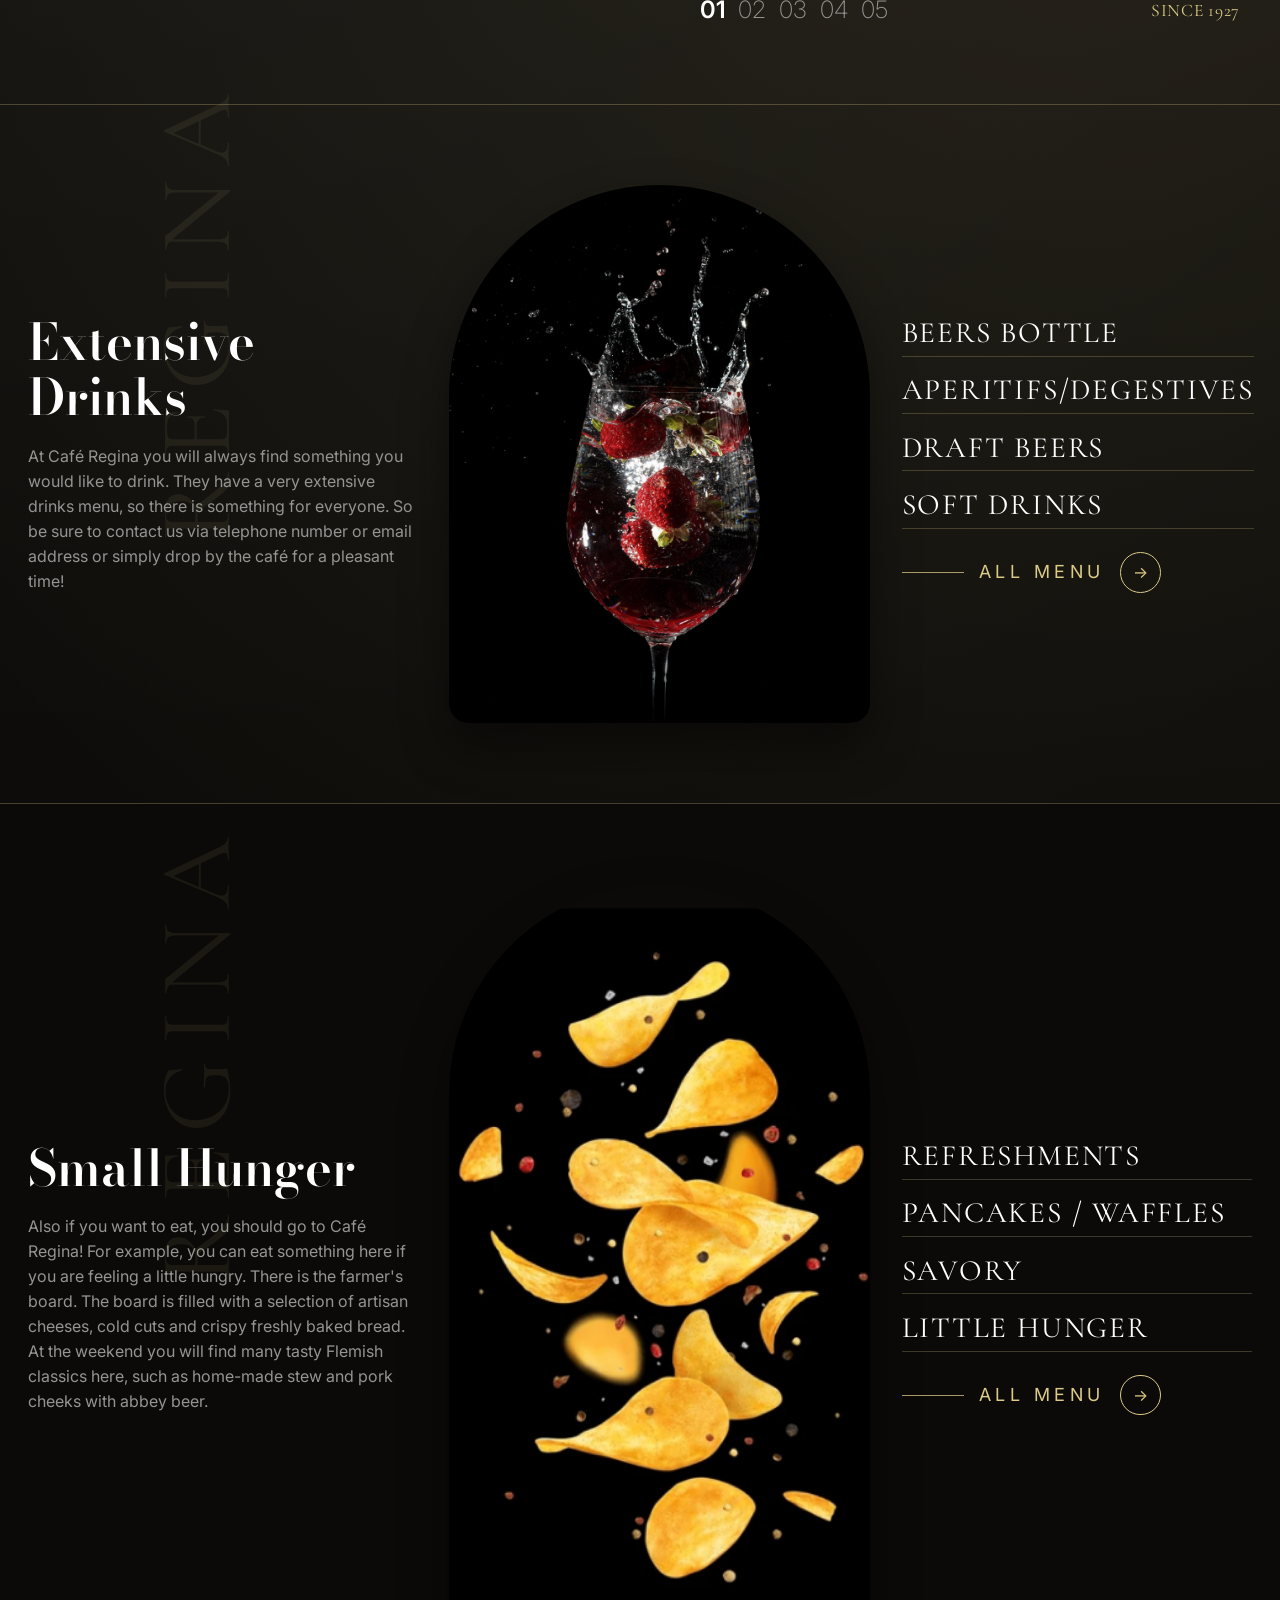
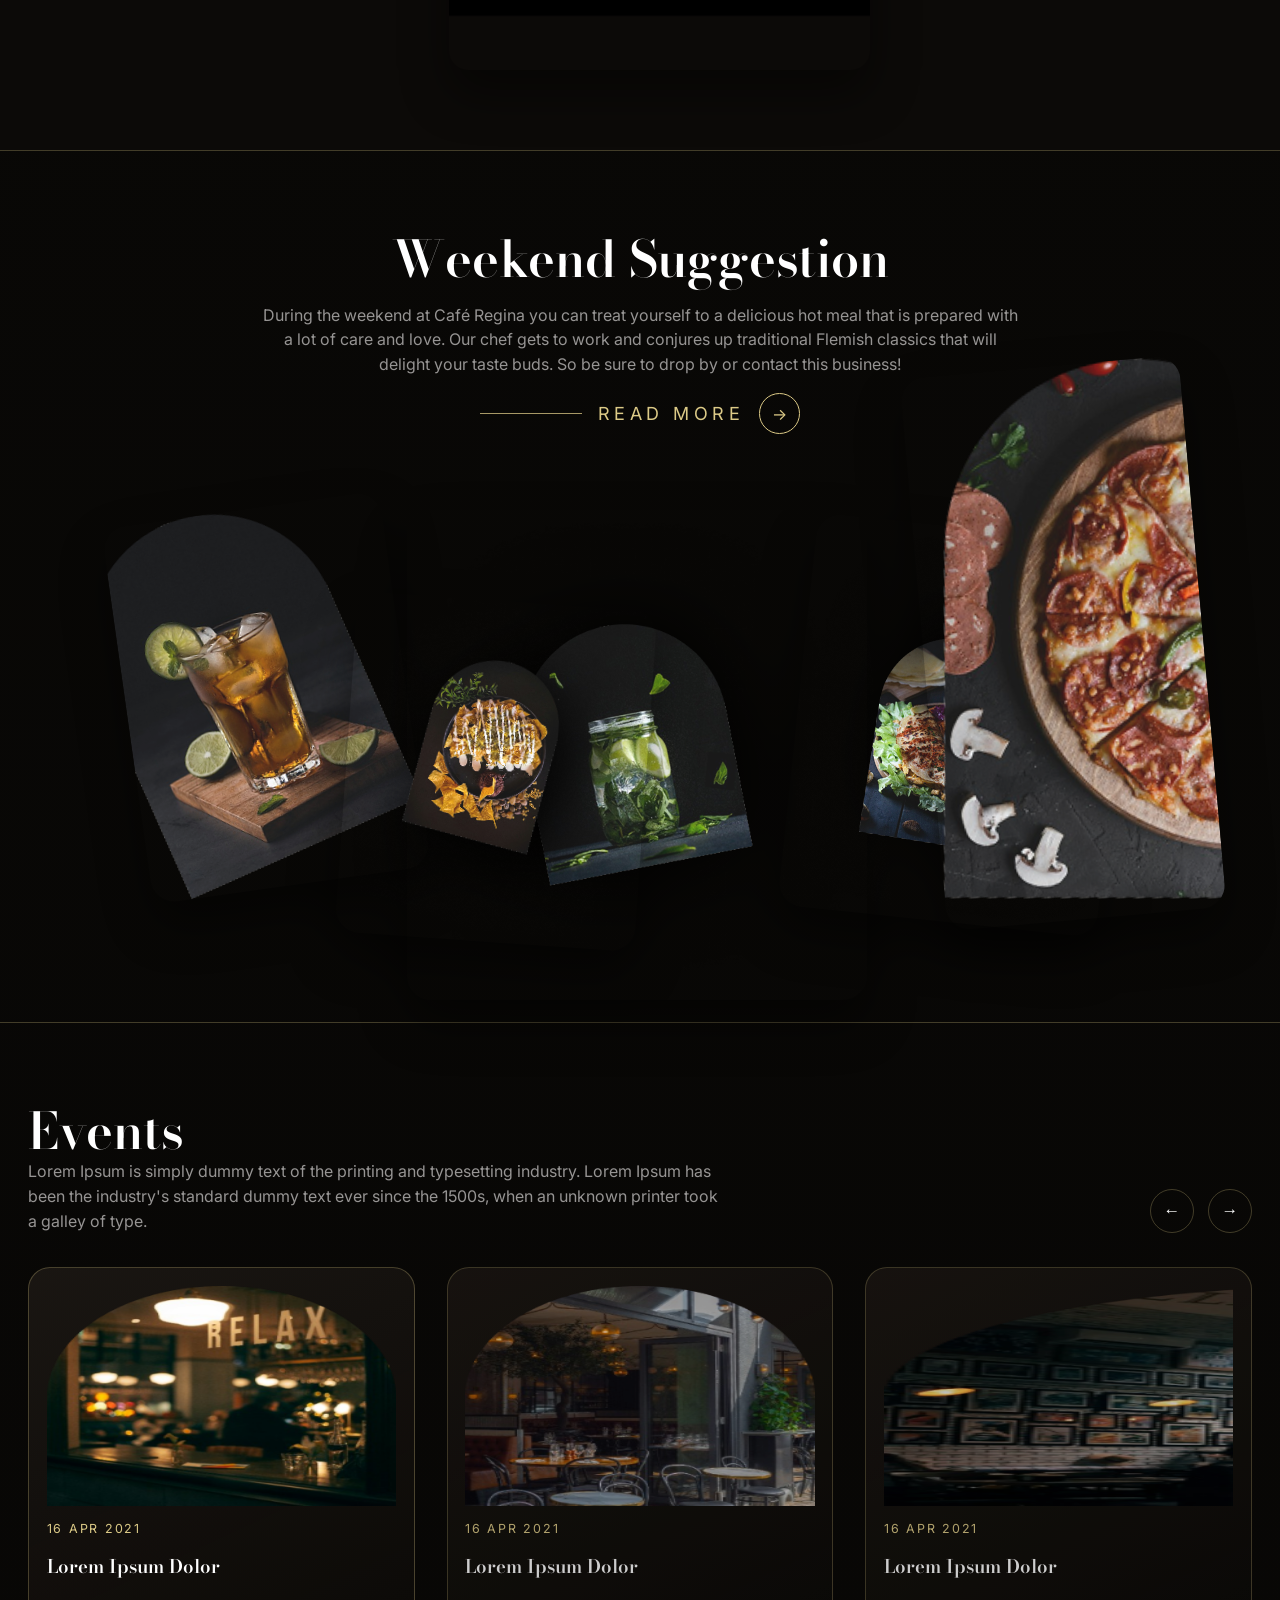
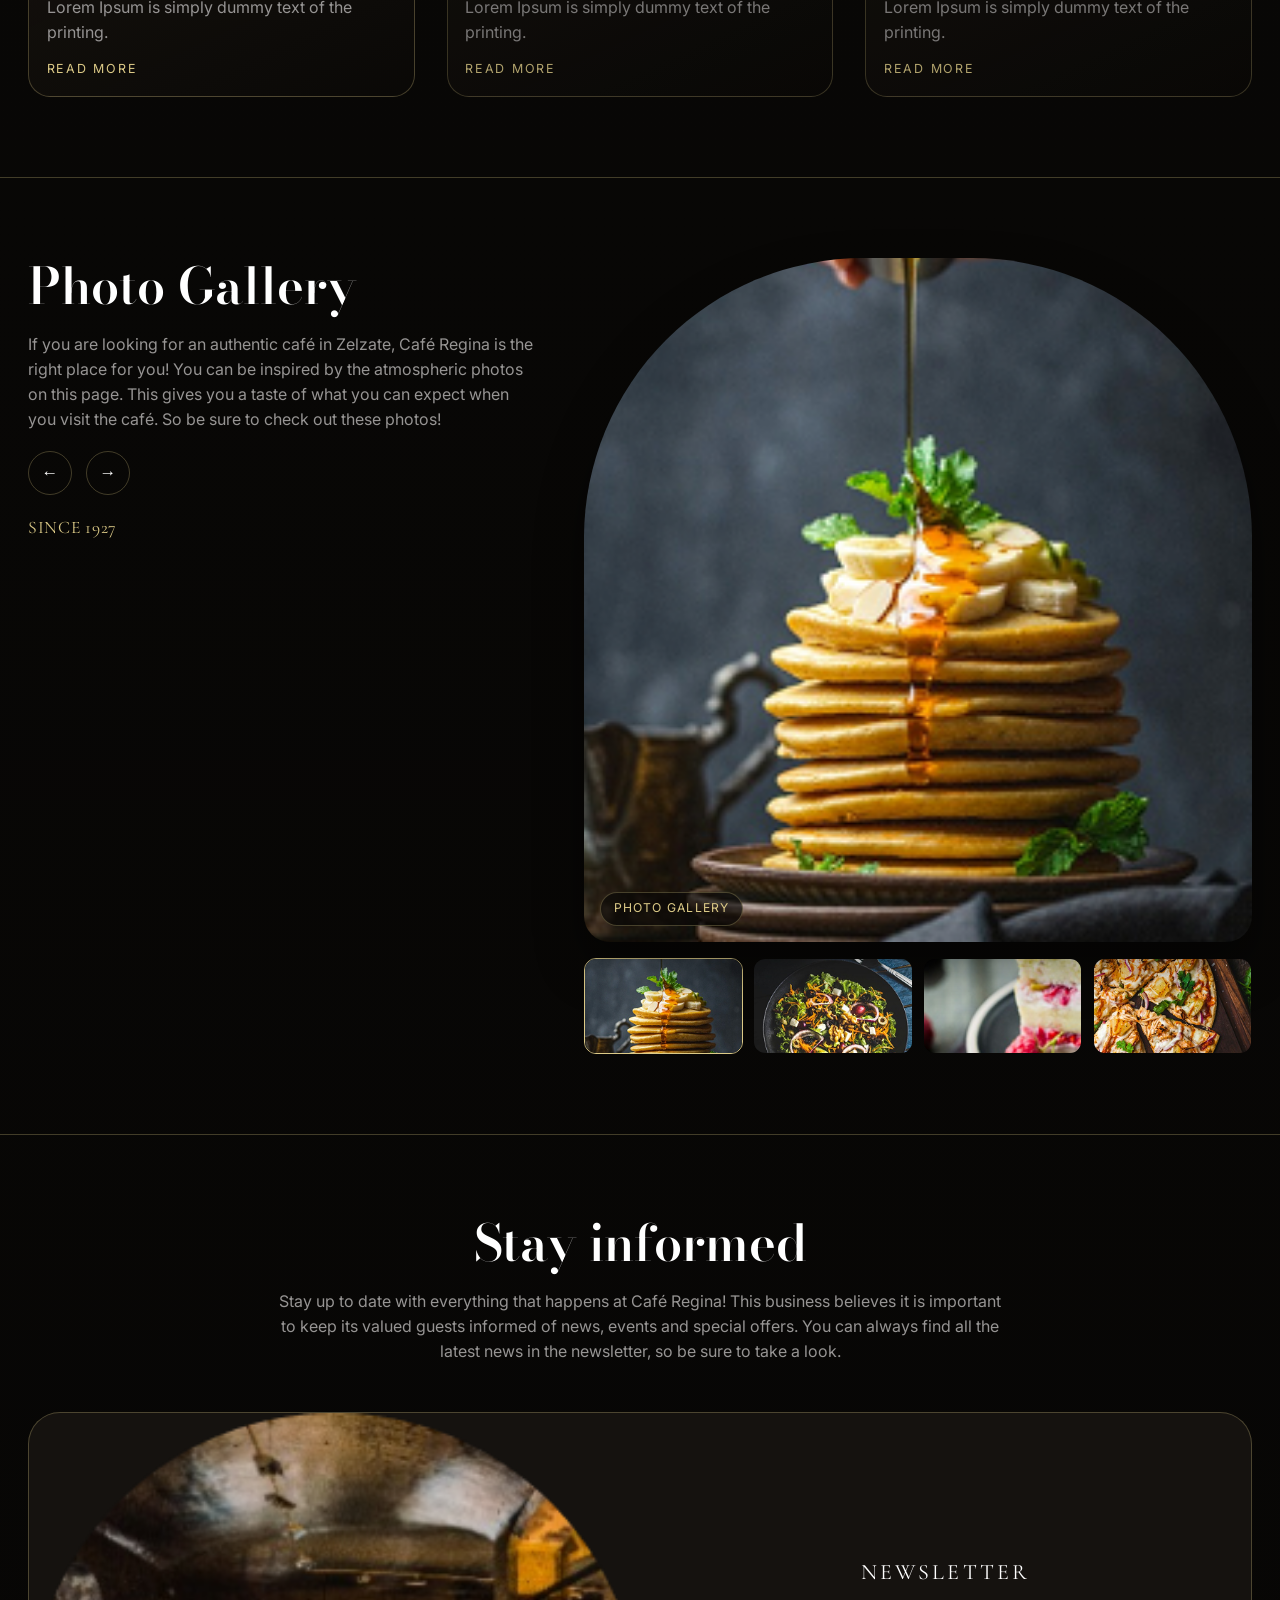
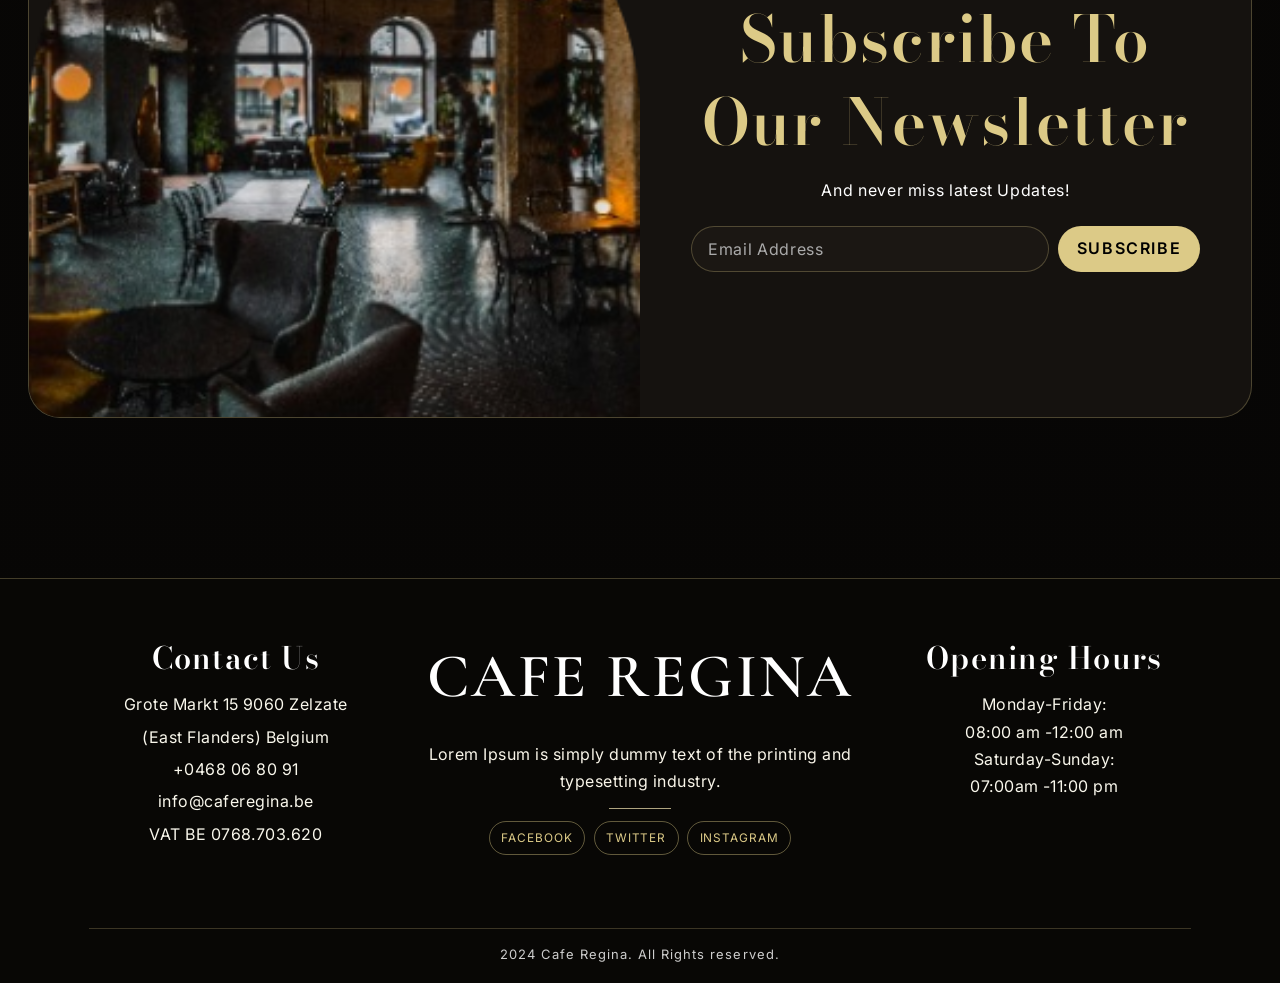
==== commit 126971ca: "フォントの変更" ====
--- a/index.html
+++ b/index.html
@@ -12,8 +12,8 @@
   <div class="page-shell">
     <!-- Header -->
     <header class="site-header" id="top">
-      <div class="container header-inner">
-        <a class="brand" href="#top" aria-label="CAFE REGINA home">
+      <div class="header-inner">
+        <a class="site-brand" href="#top" aria-label="CAFE REGINA home">
           <img
             class="brand-logo"
             src="assets/img/logo/brand-logo.svg"
@@ -21,15 +21,21 @@
             width="105"
             height="105"
           >
+          <span class="site-brand-copy">
+            <strong>CAFE REGINA</strong>
+            <small>GROTE MARKT 15, 9060 ZELZATE</small>
+          </span>
         </a>
         <nav class="site-nav" aria-label="Main Navigation">
-          <a href="#top" aria-current="page">HOME</a>
-          <a href="#drinks">DRINKS</a>
-          <a href="#small-hunger">SMALL HUNGER</a>
-          <a href="#suggestions">SUGGESTIONS</a>
-          <a href="#photos">PHOTOS</a>
-          <a href="#about">ABOUT US</a>
-          <a href="#contact">CONTACT US</a>
+          <ul class="site-nav-list">
+            <li><a href="#top" aria-current="page">HOME</a></li>
+            <li><a href="#drinks">DRINKS</a></li>
+            <li><a href="#small-hunger">SMALL HUNGER</a></li>
+            <li><a href="#suggestions">SUGGESTIONS</a></li>
+            <li><a href="#photos">PHOTOS</a></li>
+            <li><a href="#about">ABOUT US</a></li>
+            <li><a href="#contact">CONTACT US</a></li>
+          </ul>
         </nav>
       </div>
     </header>
@@ -268,38 +274,45 @@
     </main>
 
     <!-- Footer -->
-    <footer class="site-footer section" id="about">
-      <div class="container footer-grid">
-        <section id="contact">
-          <h2>Contact Us</h2>
-          <p>Grote Markt 15 9060 Zelzate</p>
-          <p>(East Flanders) Belgium</p>
-          <!-- TODO_VERIFY: phone / VAT / formatting -->
-          <p>+0468 06 80 91</p>
-          <p>info@caferegina.be</p>
-          <p>VAT BE 0768.703.620</p>
-        </section>
-        <section class="footer-center">
-          <!-- TODO_VERIFY: Cafe vs Café -->
-          <h2 class="footer-brand">CAFE REGINA</h2>
-          <p>Lorem Ipsum is simply dummy text of the printing and typesetting industry.</p>
-          <ul class="social-list" aria-label="Social links">
-            <li><a href="#" aria-label="Instagram">IG</a></li>
-            <li><a href="#" aria-label="Facebook">FB</a></li>
-            <li><a href="#" aria-label="X">X</a></li>
-          </ul>
-        </section>
-        <section>
-          <h2>Opening Hours</h2>
-          <!-- TODO_VERIFY: exact spacing -->
-          <p>Monday-Friday:</p>
-          <p>08:00 am - 12:00 am</p>
-          <p>Saturday-Sunday:</p>
-          <p>07:00 am - 11:00 pm</p>
-        </section>
-      </div>
-      <div class="container copyright">
-        <p>2024 Cafe Regina. All Rights reserved.</p>
+    <footer class="site-footer" id="about">
+      <div class="footer-inner">
+        <div class="footer-main">
+          <section class="footer-contact" id="contact" aria-labelledby="footer-contact-title">
+            <h2 id="footer-contact-title">Contact Us</h2>
+            <address>
+              <p>Grote Markt 15 9060 Zelzate</p>
+              <p>(East Flanders) Belgium</p>
+              <p><a href="tel:+32468068091">+0468 06 80 91</a></p>
+              <p><a href="mailto:info@caferegina.be">info@caferegina.be</a></p>
+              <p>VAT BE 0768.703.620</p>
+            </address>
+          </section>
+
+          <section class="footer-brand-block" aria-labelledby="footer-brand-title">
+            <h2 class="footer-brand-title" id="footer-brand-title">CAFE REGINA</h2>
+            <p class="footer-brand-copy">
+              Lorem Ipsum is simply dummy text of the printing and<br>typesetting industry.
+            </p>
+            <span class="footer-brand-line" aria-hidden="true"></span>
+            <ul class="social-list" aria-label="Social links">
+              <li><a href="#" aria-label="Facebook">Facebook</a></li>
+              <li><a href="#" aria-label="Twitter">Twitter</a></li>
+              <li><a href="#" aria-label="Instagram">Instagram</a></li>
+            </ul>
+          </section>
+
+          <section class="footer-hours" aria-labelledby="footer-hours-title">
+            <h2 id="footer-hours-title">Opening Hours</h2>
+            <p>Monday-Friday:</p>
+            <p>08:00 am -12:00 am</p>
+            <p>Saturday-Sunday:</p>
+            <p>07:00am -11:00 pm</p>
+          </section>
+        </div>
+
+        <div class="footer-bottom">
+          <p>2024 Cafe Regina. All Rights reserved.</p>
+        </div>
       </div>
     </footer>
   </div>
--- a/assets/css/style.css
+++ b/assets/css/style.css
@@ -1,3 +1,4 @@
+@import url('https://fonts.googleapis.com/css2?family=Bodoni+Moda:opsz,wght@6..96,400;6..96,500;6..96,700&family=Cormorant+Garamond:wght@400;500;600;700&family=Inter:wght@400;500;600;700&display=swap');
 @import url("./tokens.css");
 @import url("./base.css");
 @import url("./components.css");
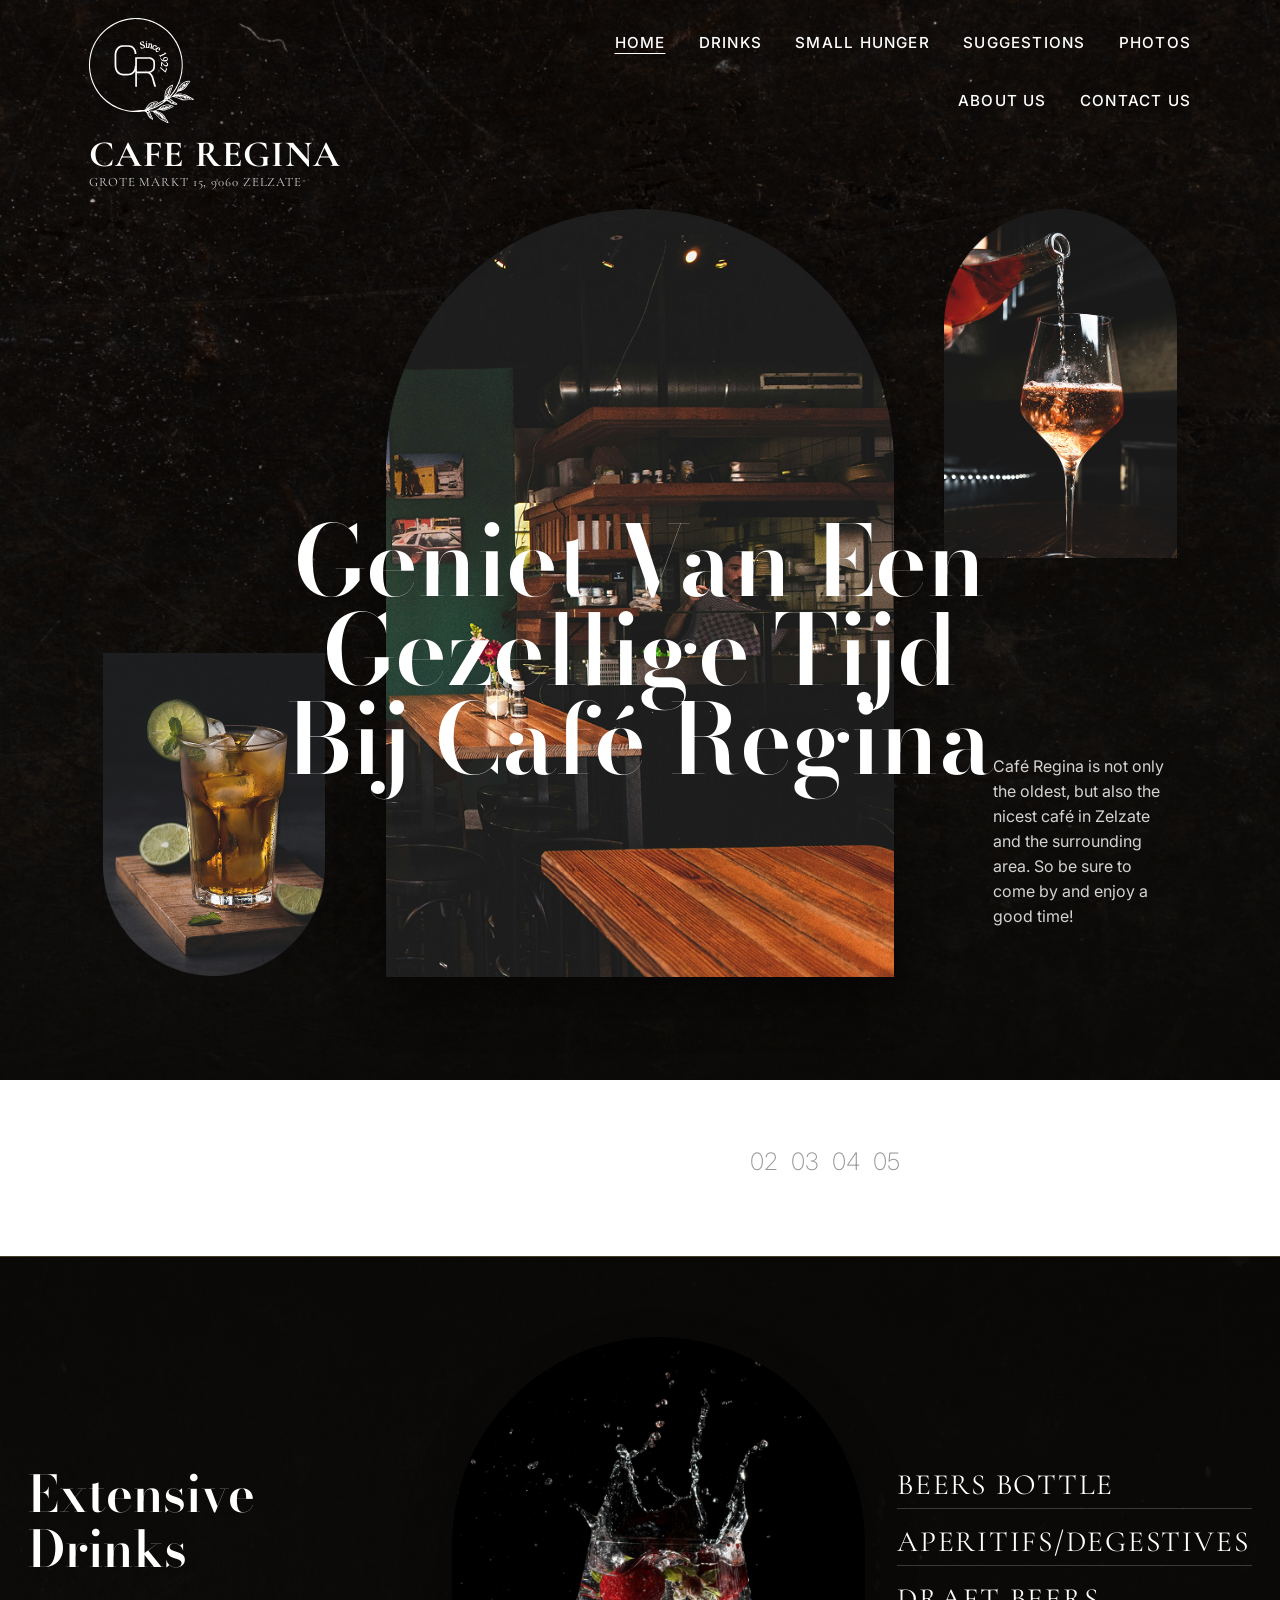
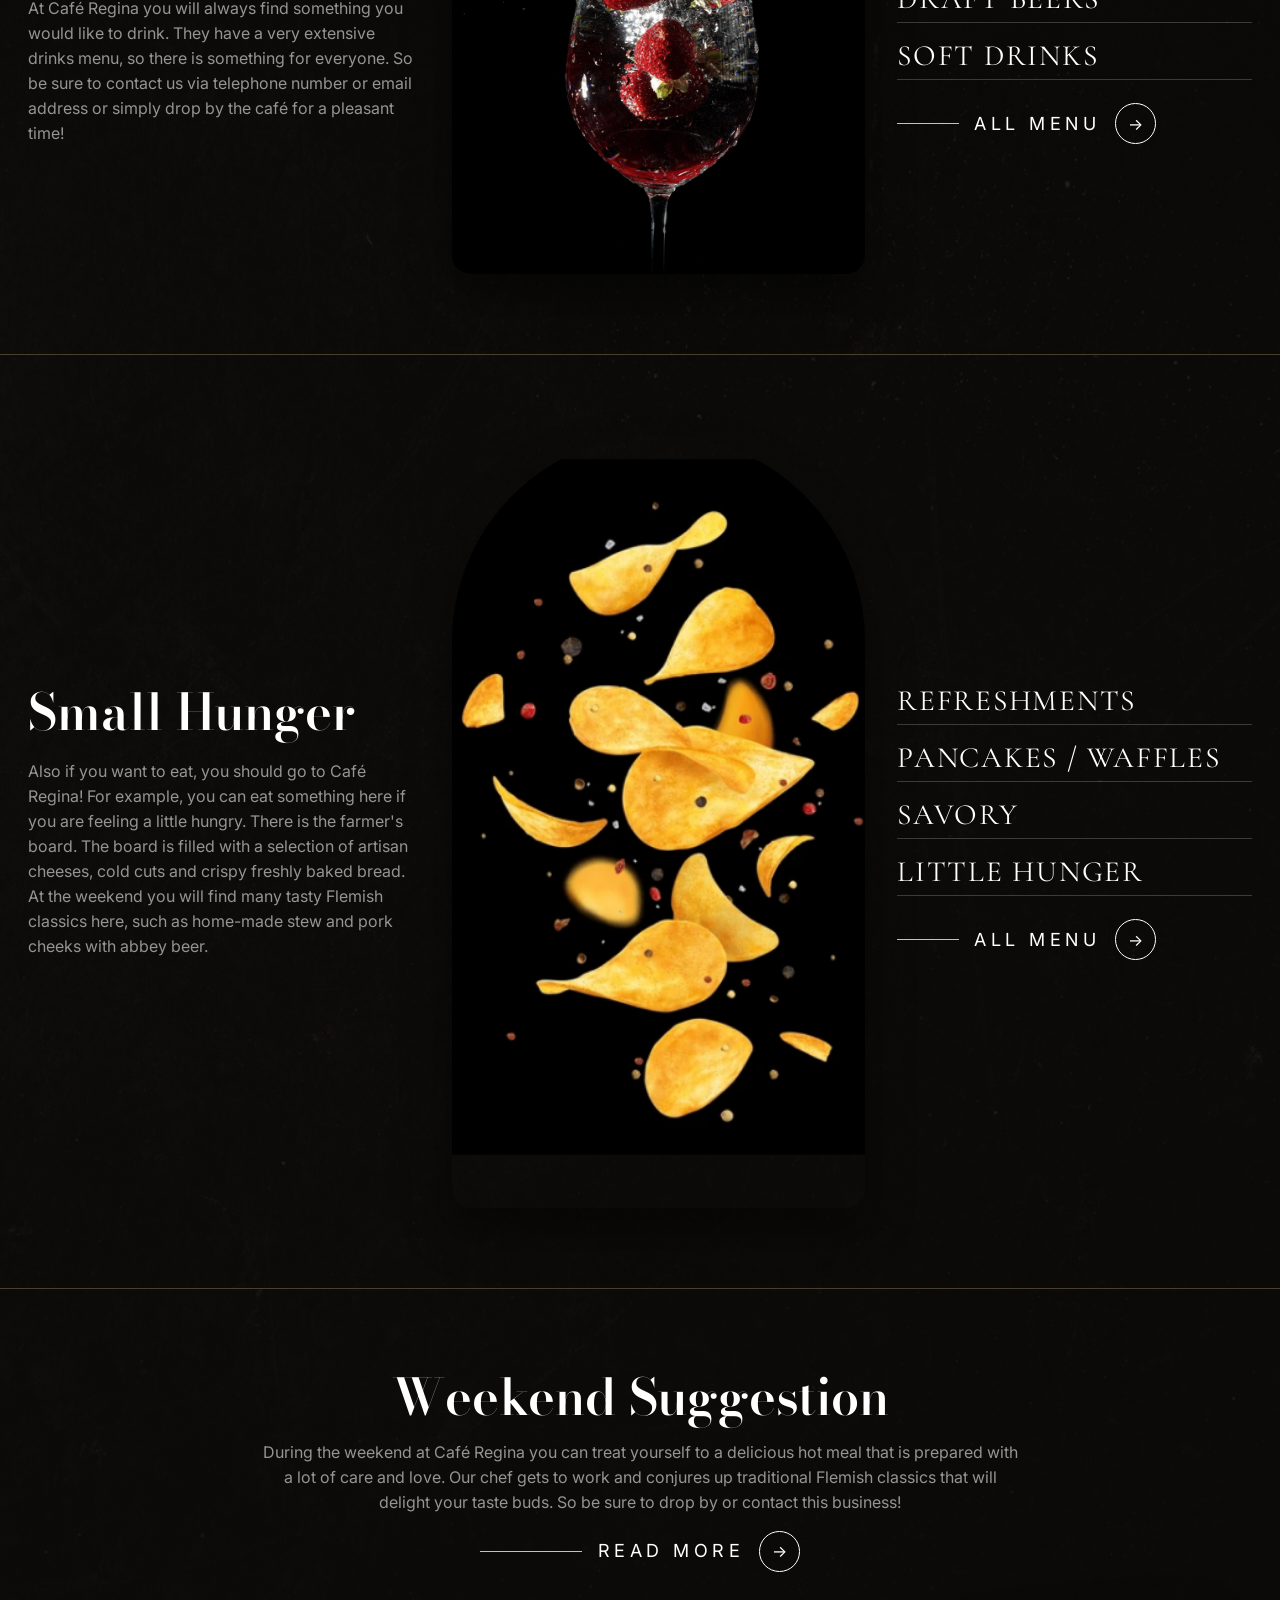
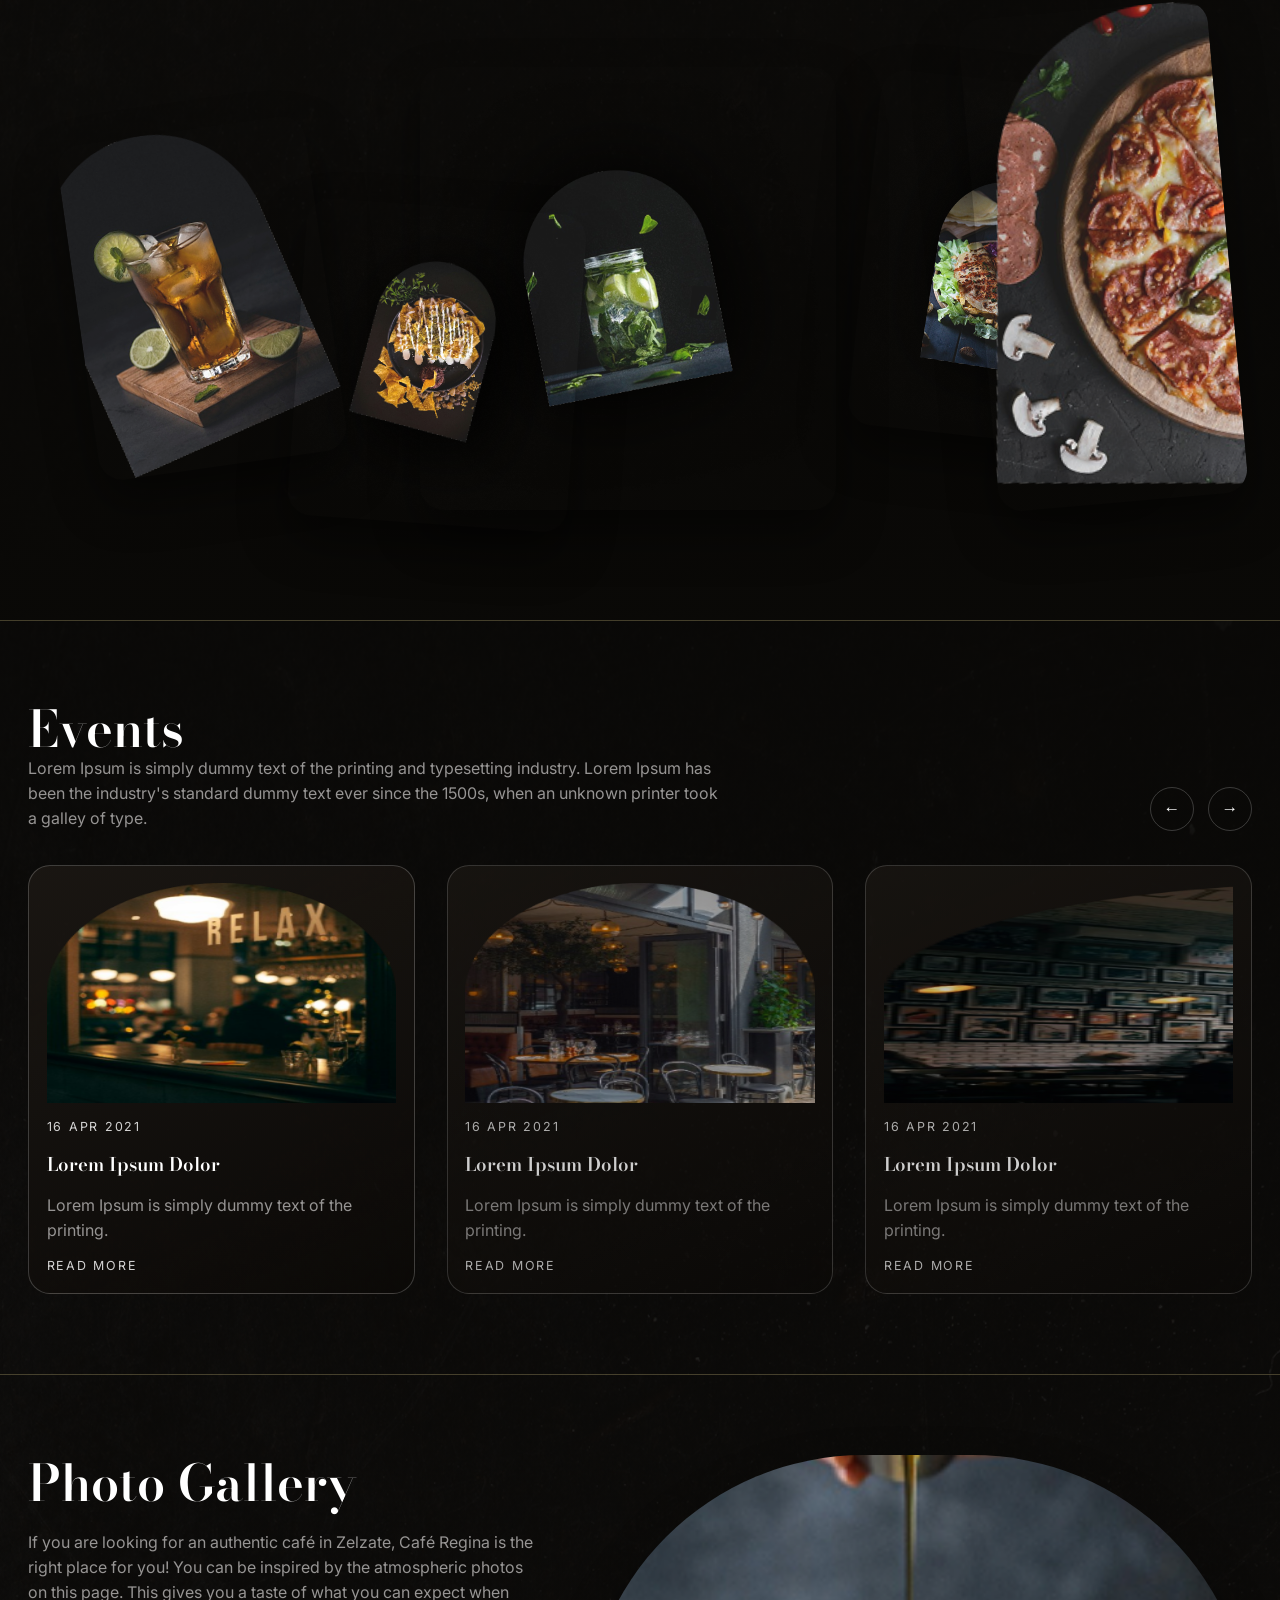
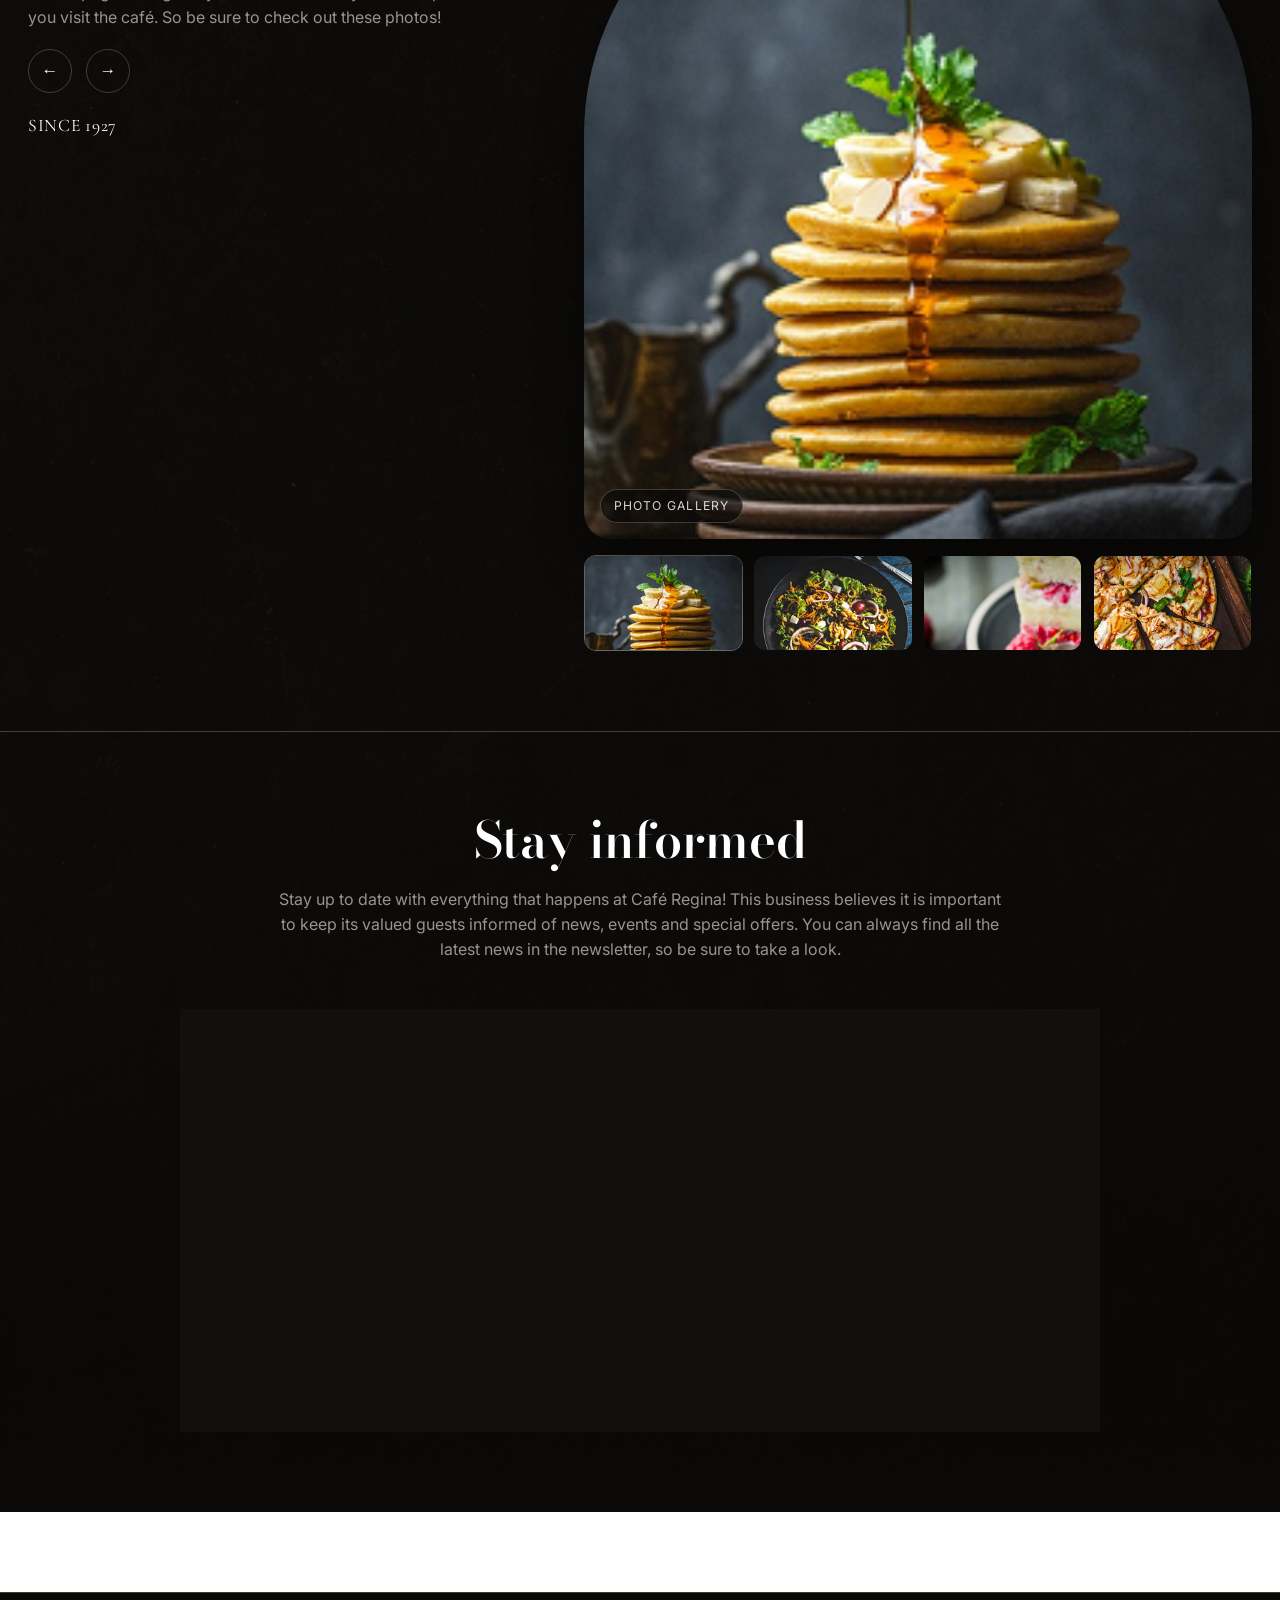
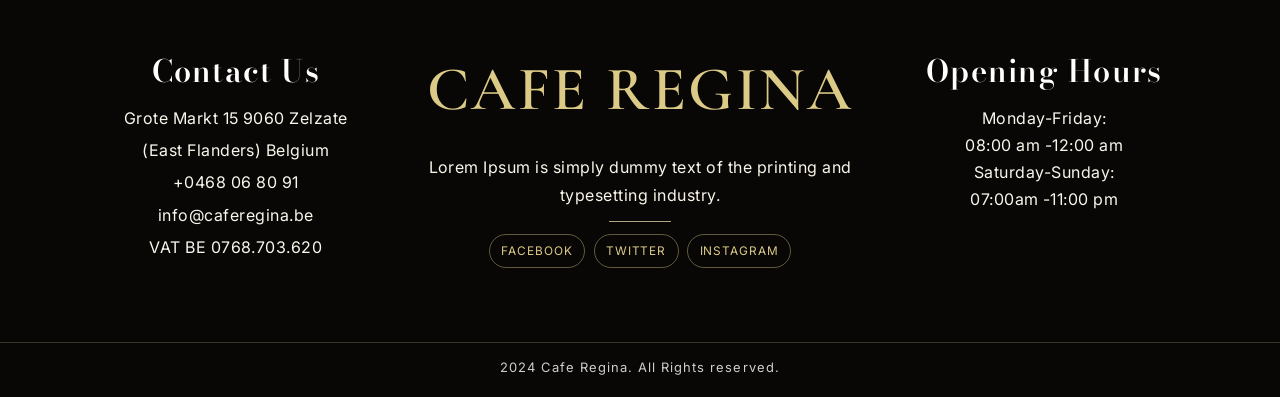
==== commit f0486666: "hedder調整" ====
--- a/index.html
+++ b/index.html
@@ -10,78 +10,80 @@
 </head>
 <body class="page page-home">
   <div class="page-shell">
-    <!-- Header -->
-    <header class="site-header" id="top">
-      <div class="header-inner">
-        <a class="site-brand" href="#top" aria-label="CAFE REGINA home">
-          <img
-            class="brand-logo"
-            src="assets/img/logo/brand-logo.svg"
-            alt="CAFE REGINA"
-            width="105"
-            height="105"
-          >
-          <span class="site-brand-copy">
-            <strong>CAFE REGINA</strong>
-            <small>GROTE MARKT 15, 9060 ZELZATE</small>
-          </span>
-        </a>
-        <nav class="site-nav" aria-label="Main Navigation">
-          <ul class="site-nav-list">
-            <li><a href="#top" aria-current="page">HOME</a></li>
-            <li><a href="#drinks">DRINKS</a></li>
-            <li><a href="#small-hunger">SMALL HUNGER</a></li>
-            <li><a href="#suggestions">SUGGESTIONS</a></li>
-            <li><a href="#photos">PHOTOS</a></li>
-            <li><a href="#about">ABOUT US</a></li>
-            <li><a href="#contact">CONTACT US</a></li>
-          </ul>
-        </nav>
-      </div>
-    </header>
-
-    <main>
-      <!-- Hero -->
-      <section class="section home-hero" id="home">
-        <div class="container home-hero-wrap">
-          <div class="home-hero-stage">
-            <figure class="home-hero-main arch">
-              <img src="assets/img/hero-main-arch.png" alt="Café Regina interior hero scene">
-            </figure>
-            <img class="home-hero-float home-hero-float--left" src="assets/img/hero-drink-left-arch.png" alt="Decorative drink image">
-            <img class="home-hero-float home-hero-float--right" src="assets/img/hero-pour-right-arch.png" alt="Decorative pouring image">
-            <h1 class="home-hero-title">
-              <!-- TODO_VERIFY: exact spelling and line breaks -->
-              <span>Geniet Van Een</span>
-              <span>Gezellige Tijd</span>
-              <span>Bij Café Regina</span>
-            </h1>
-          </div>
-          <div class="home-hero-meta">
-            <p>
-              Café Regina is not only the oldest, but also the nicest café in Zelzate and the
-              surrounding area. So be sure to come by and enjoy a good time!
-            </p>
-            <a class="cta-link" href="#contact">
-              <span>CONTACT</span>
-              <span class="cta-ring" aria-hidden="true">&#8594;</span>
-            </a>
-            <div class="home-hero-footer">
-              <ol class="home-hero-pagination" aria-label="Hero static pager">
-                <li class="is-active">01</li>
-                <li>02</li>
-                <li>03</li>
-                <li>04</li>
-                <li>05</li>
-              </ol>
-              <span class="since-mark">Since 1927</span>
+    <div class="home-top-band">
+      <!-- Header -->
+      <header class="home-header" id="top">
+        <div class="home-header-inner">
+          <a class="home-brand" href="#top" aria-label="CAFE REGINA home">
+            <img
+              class="brand-logo"
+              src="assets/img/logo/brand-logo.svg"
+              alt="CAFE REGINA"
+              width="105"
+              height="105"
+            >
+            <span class="home-brand-copy">
+              <strong>CAFE REGINA</strong>
+              <small>GROTE MARKT 15, 9060 ZELZATE</small>
+            </span>
+          </a>
+          <nav class="home-nav" aria-label="Main Navigation">
+            <ul class="home-nav-list">
+              <li><a href="#top" aria-current="page">HOME</a></li>
+              <li><a href="#drinks">DRINKS</a></li>
+              <li><a href="#small-hunger">SMALL HUNGER</a></li>
+              <li><a href="#suggestions">SUGGESTIONS</a></li>
+              <li><a href="#photos">PHOTOS</a></li>
+              <li><a href="#about">ABOUT US</a></li>
+              <li><a href="#contact">CONTACT US</a></li>
+            </ul>
+          </nav>
+        </div>
+      </header>
+
+      <main>
+        <!-- Hero -->
+        <section class="section home-hero" id="home">
+          <div class="container home-hero-wrap">
+            <div class="home-hero-stage">
+              <figure class="home-hero-main arch">
+                <img src="assets/img/hero-main-arch.png" alt="Café Regina interior hero scene">
+              </figure>
+              <img class="home-hero-float home-hero-float--left" src="assets/img/hero-drink-left-arch.png" alt="Decorative drink image">
+              <img class="home-hero-float home-hero-float--right" src="assets/img/hero-pour-right-arch.png" alt="Decorative pouring image">
+              <h1 class="home-hero-title">
+                <!-- TODO_VERIFY: exact spelling and line breaks -->
+                <span>Geniet Van Een</span>
+                <span>Gezellige Tijd</span>
+                <span>Bij Café Regina</span>
+              </h1>
+              <p class="home-hero-copy">
+                Café Regina is not only the oldest, but also the nicest café in Zelzate and the
+                surrounding area. So be sure to come by and enjoy a good time!
+              </p>
             </div>
-          </div>
-        </div>
-      </section>
-
-      <!-- Drinks -->
-      <section class="section home-menu-block" id="drinks">
+            <div class="home-hero-meta">
+              <a class="cta-link" href="#contact">
+                <span>CONTACT</span>
+                <span class="cta-ring" aria-hidden="true">&#8594;</span>
+              </a>
+              <div class="home-hero-footer">
+                <ol class="home-hero-pagination" aria-label="Hero static pager">
+                  <li class="is-active">01</li>
+                  <li>02</li>
+                  <li>03</li>
+                  <li>04</li>
+                  <li>05</li>
+                </ol>
+                <span class="since-mark">Since 1927</span>
+              </div>
+            </div>
+          </div>
+        </section>
+
+        <div class="home-section-band home-section-band--menu">
+          <!-- Drinks -->
+          <section class="section home-menu-block" id="drinks">
         <div class="container home-menu-grid">
           <article class="home-menu-copy">
             <!-- TODO_VERIFY: Extensive vs Exclusive -->
@@ -92,7 +94,7 @@
               telephone number or email address or simply drop by the café for a pleasant time!
             </p>
           </article>
-          <figure class="home-menu-visual arch">
+          <figure class="home-menu-visual home-menu-visual--drinks arch">
             <img src="assets/img/drinks-berry-splash.png" alt="Drinks splash visual">
           </figure>
           <aside class="home-menu-side">
@@ -108,10 +110,10 @@
             </a>
           </aside>
         </div>
-      </section>
-
-      <!-- Small Hunger -->
-      <section class="section home-menu-block home-menu-block--alt" id="small-hunger">
+          </section>
+
+          <!-- Small Hunger -->
+          <section class="section home-menu-block home-menu-block--alt" id="small-hunger">
         <div class="container home-menu-grid">
           <article class="home-menu-copy">
             <h2>Small Hunger</h2>
@@ -140,10 +142,10 @@
             </a>
           </aside>
         </div>
-      </section>
-
-      <!-- Weekend Suggestion -->
-      <section class="section home-suggestion" id="suggestions">
+          </section>
+
+          <!-- Weekend Suggestion -->
+          <section class="section home-suggestion" id="suggestions">
         <div class="container home-suggestion-head">
           <h2>Weekend Suggestion</h2>
           <p>
@@ -164,10 +166,12 @@
           <img class="home-tile home-tile-d" src="assets/img/suggestion-meal-right-arch.png" alt="Weekend suggestion meal">
           <img class="home-tile home-tile-e" src="assets/img/suggestion-pizza-right-crop.png" alt="Weekend suggestion pizza">
         </div>
-      </section>
-
-      <!-- Events -->
-      <section class="section events" id="events">
+          </section>
+        </div>
+
+        <div class="home-section-band home-section-band--events">
+          <!-- Events -->
+          <section class="section events" id="events">
         <div class="container home-events-top">
           <div>
             <h2>Events</h2>
@@ -206,10 +210,10 @@
             <a href="#contact">READ MORE</a>
           </article>
         </div>
-      </section>
-
-      <!-- Photo Gallery -->
-      <section class="section gallery" id="photos">
+          </section>
+
+          <!-- Photo Gallery -->
+          <section class="section gallery" id="photos">
         <div class="container home-gallery-grid">
           <div class="home-gallery-copy">
             <h2>Photo Gallery</h2>
@@ -245,10 +249,10 @@
             </div>
           </div>
         </div>
-      </section>
-
-      <!-- Stay informed + Newsletter -->
-      <section class="section home-stay-informed" id="newsletter">
+          </section>
+
+          <!-- Stay informed + Newsletter -->
+          <section class="section home-stay-informed" id="newsletter">
         <div class="container home-stay-intro">
           <h2>Stay informed</h2>
           <p>
@@ -258,7 +262,6 @@
           </p>
         </div>
         <div class="container home-newsletter-box">
-          <img src="assets/img/events-card-04-interior-lounge.png" alt="Newsletter ambience">
           <div class="home-newsletter-content">
             <p class="home-eyebrow">NEWSLETTER</p>
             <h3>Subscribe To Our Newsletter</h3>
@@ -270,8 +273,10 @@
             </form>
           </div>
         </div>
-      </section>
-    </main>
+          </section>
+        </div>
+      </main>
+    </div>
 
     <!-- Footer -->
     <footer class="site-footer" id="about">
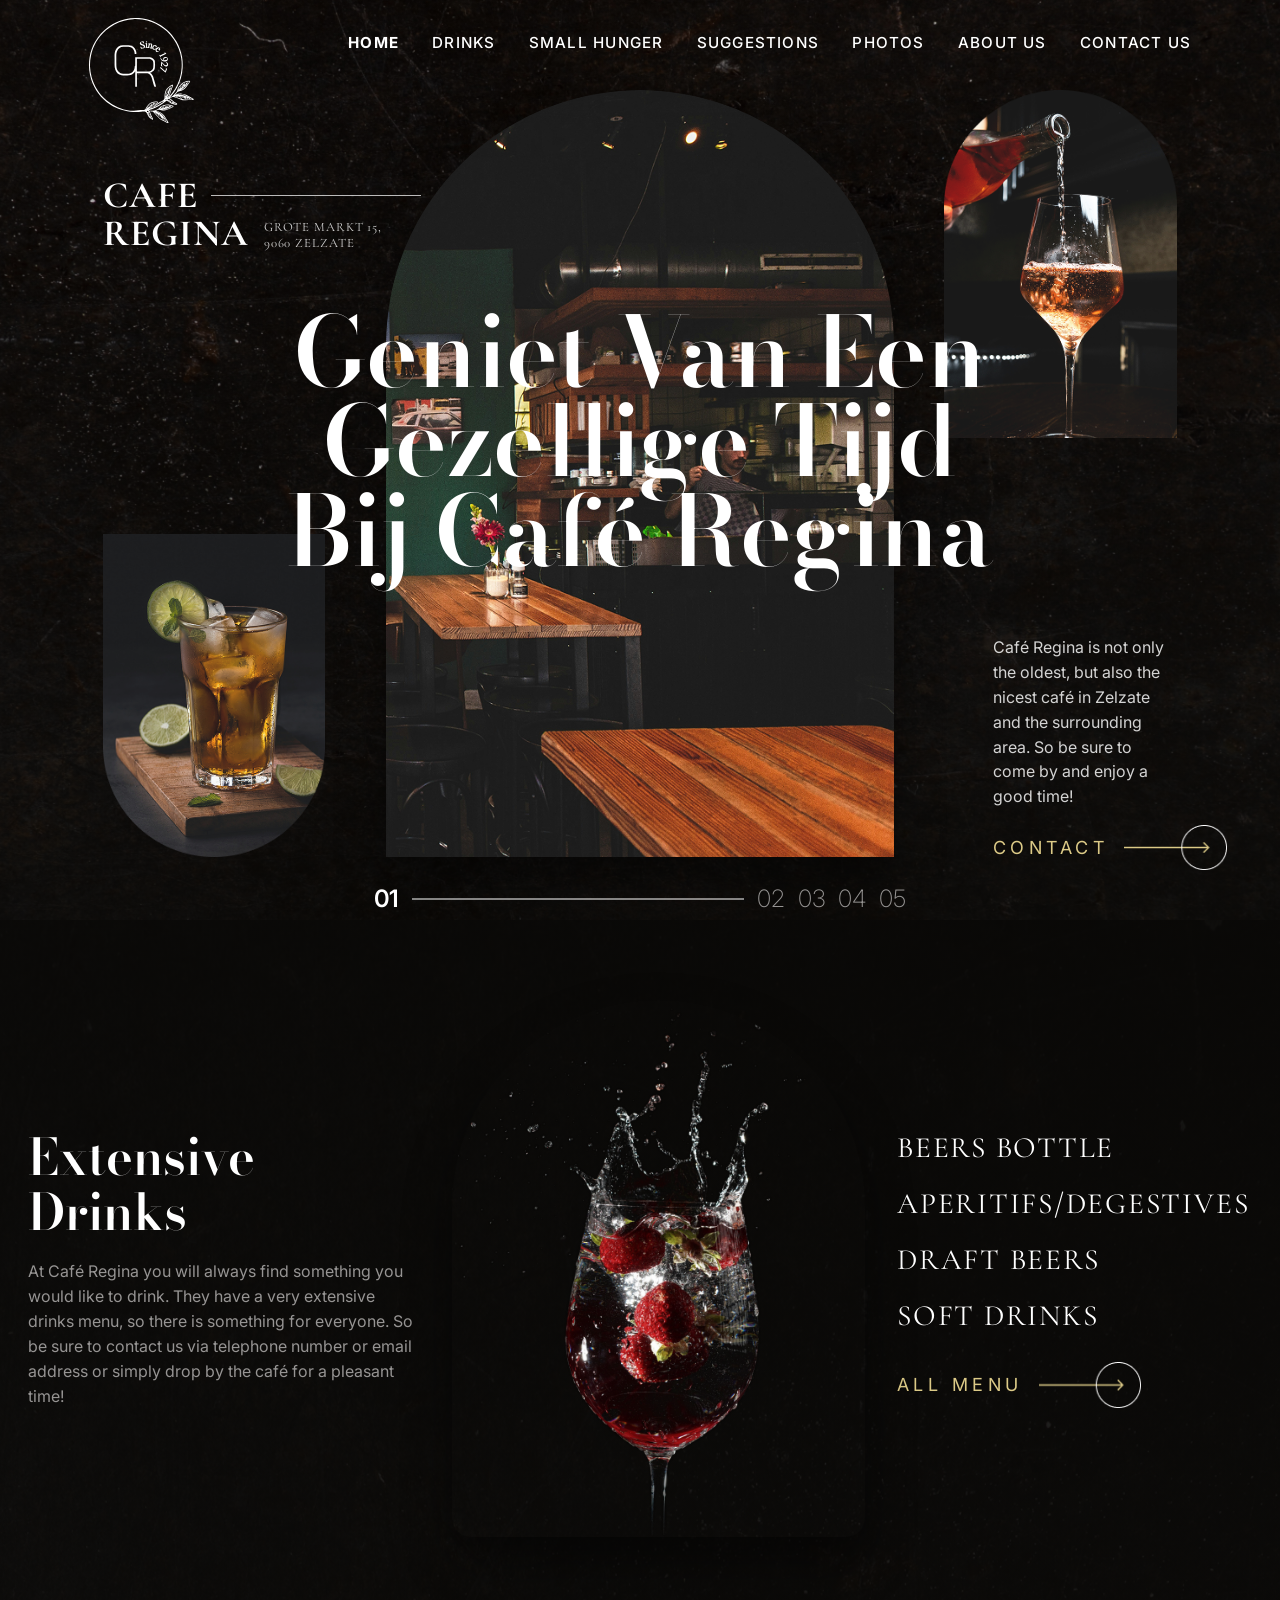
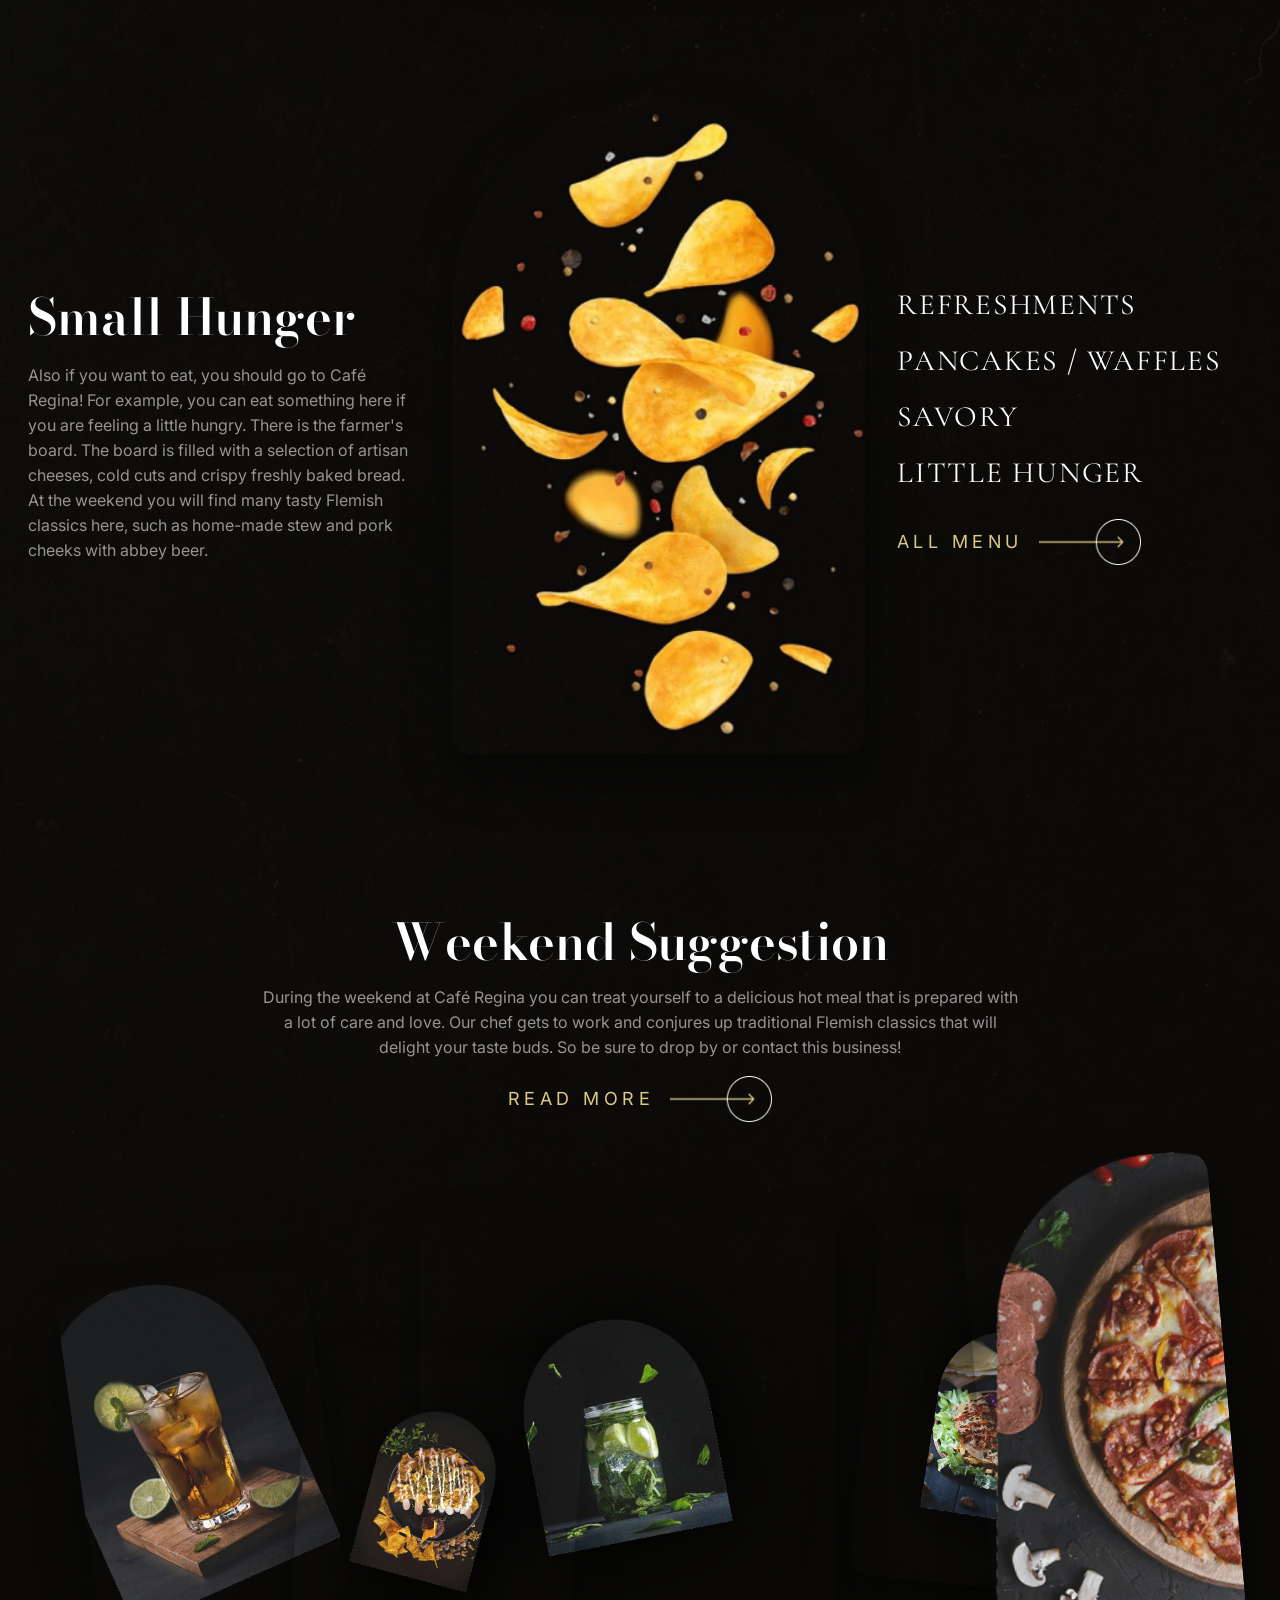
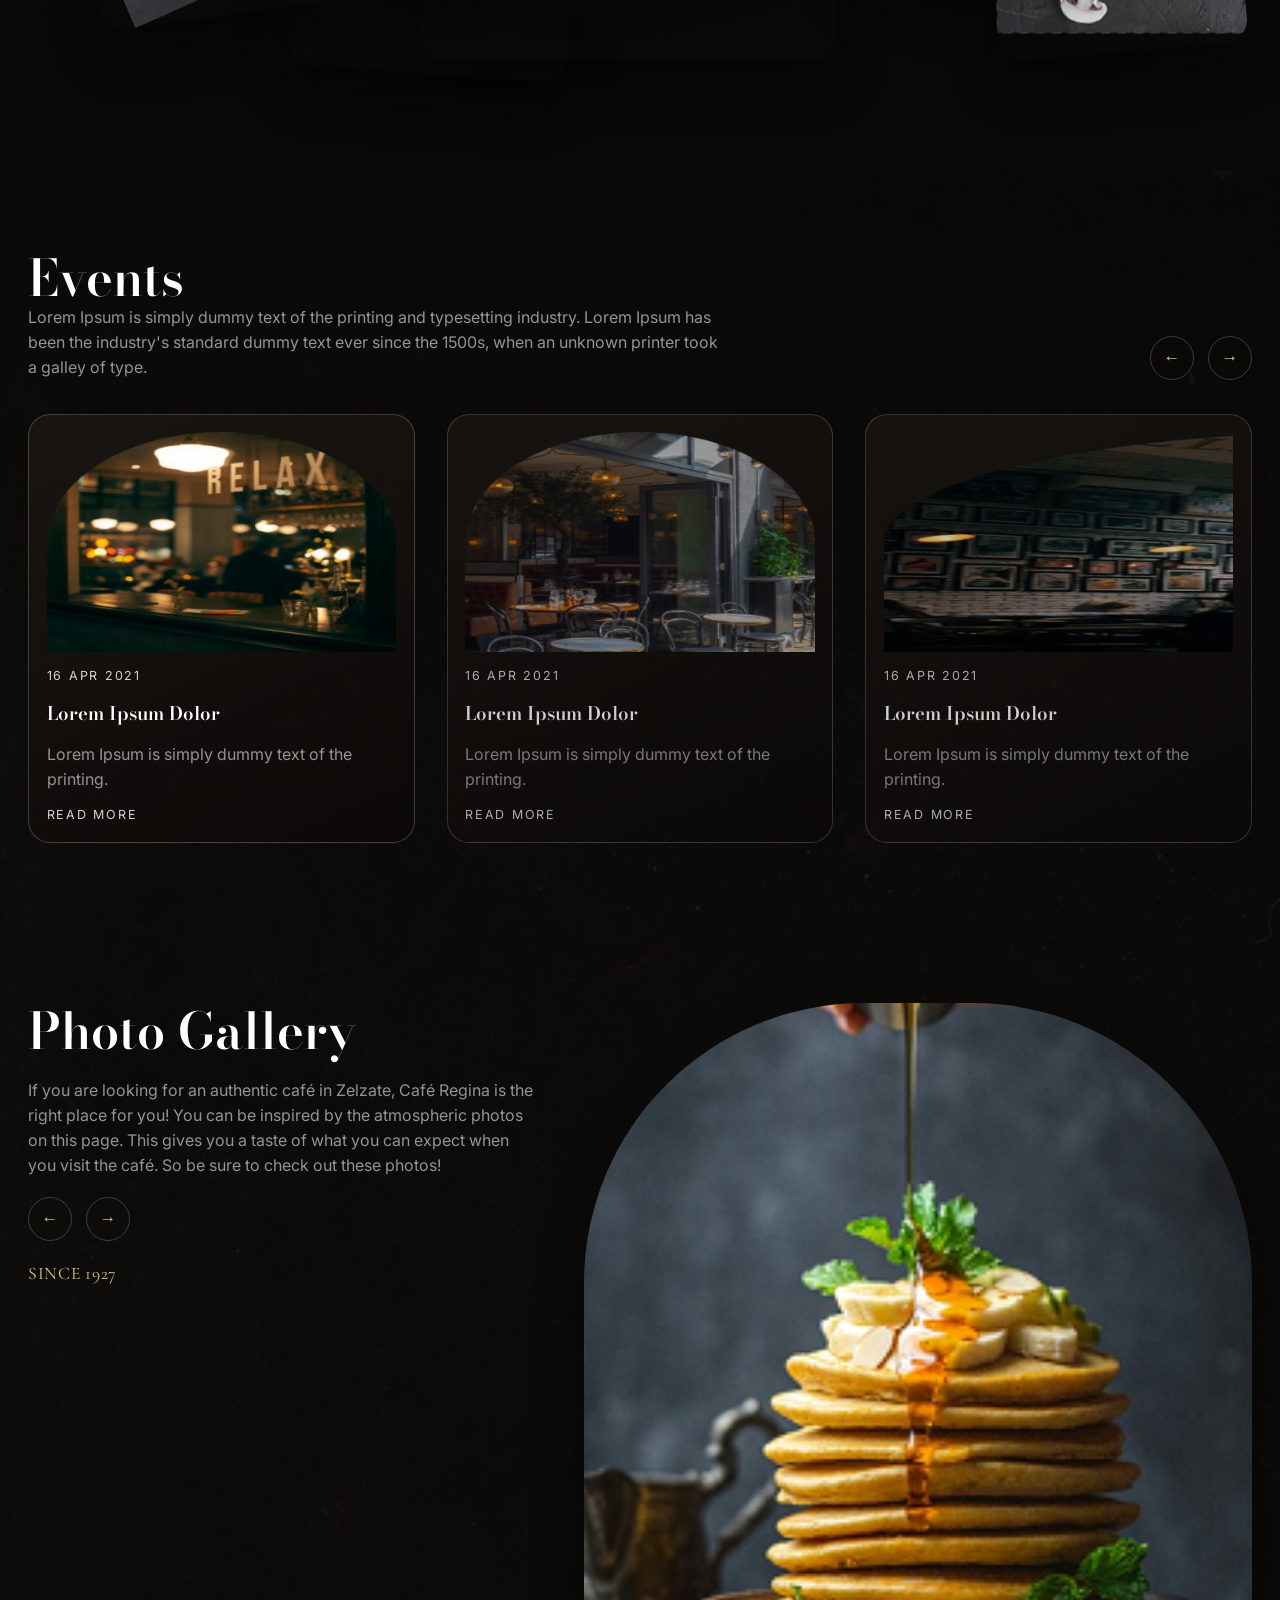
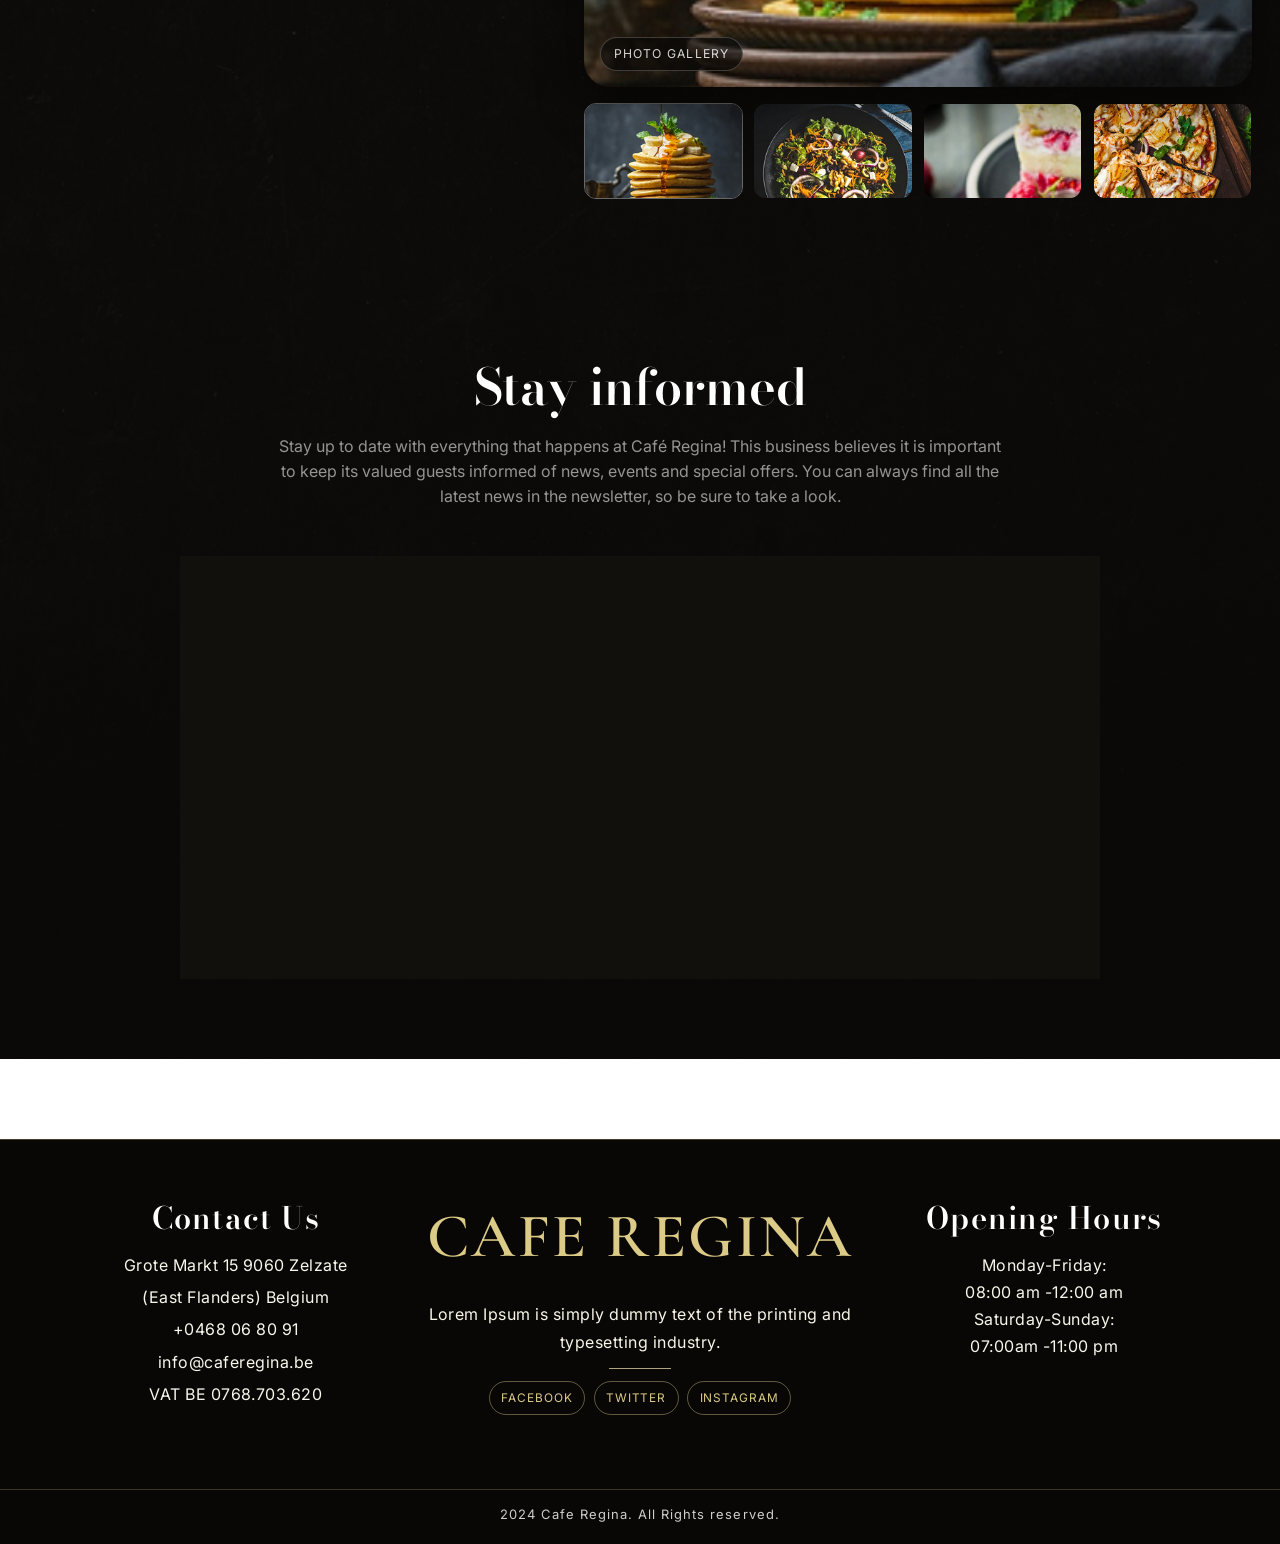
==== commit 77ab1f6a: "Hero完成させました" ====
--- a/index.html
+++ b/index.html
@@ -22,10 +22,6 @@
               width="105"
               height="105"
             >
-            <span class="home-brand-copy">
-              <strong>CAFE REGINA</strong>
-              <small>GROTE MARKT 15, 9060 ZELZATE</small>
-            </span>
           </a>
           <nav class="home-nav" aria-label="Main Navigation">
             <ul class="home-nav-list">
@@ -49,8 +45,27 @@
               <figure class="home-hero-main arch">
                 <img src="assets/img/hero-main-arch.png" alt="Café Regina interior hero scene">
               </figure>
+              <ol class="home-hero-pagination" aria-label="Hero static pager">
+                <li class="is-active">01</li>
+                <li>02</li>
+                <li>03</li>
+                <li>04</li>
+                <li>05</li>
+              </ol>
               <img class="home-hero-float home-hero-float--left" src="assets/img/hero-drink-left-arch.png" alt="Decorative drink image">
               <img class="home-hero-float home-hero-float--right" src="assets/img/hero-pour-right-arch.png" alt="Decorative pouring image">
+              <div class="home-hero-brand-copy">
+                <div class="home-hero-brand-lockup">
+                  <div class="home-hero-brand-top">
+                    <strong>CAFE</strong>
+                    <span class="home-hero-brand-rule" aria-hidden="true"></span>
+                  </div>
+                  <div class="home-hero-brand-bottom">
+                    <strong>REGINA</strong>
+                    <small>GROTE MARKT 15,<br>9060 ZELZATE</small>
+                  </div>
+                </div>
+              </div>
               <h1 class="home-hero-title">
                 <!-- TODO_VERIFY: exact spelling and line breaks -->
                 <span>Geniet Van Een</span>
@@ -61,22 +76,12 @@
                 Café Regina is not only the oldest, but also the nicest café in Zelzate and the
                 surrounding area. So be sure to come by and enjoy a good time!
               </p>
-            </div>
-            <div class="home-hero-meta">
-              <a class="cta-link" href="#contact">
-                <span>CONTACT</span>
-                <span class="cta-ring" aria-hidden="true">&#8594;</span>
+              <a class="cta-link home-hero-contact" href="#contact">
+                <span class="cta-link__label">CONTACT</span>
+                <span class="cta-link__visual" aria-hidden="true">
+                  <img class="cta-link__icon" src="assets/img/Contact.png" alt="">
+                </span>
               </a>
-              <div class="home-hero-footer">
-                <ol class="home-hero-pagination" aria-label="Hero static pager">
-                  <li class="is-active">01</li>
-                  <li>02</li>
-                  <li>03</li>
-                  <li>04</li>
-                  <li>05</li>
-                </ol>
-                <span class="since-mark">Since 1927</span>
-              </div>
             </div>
           </div>
         </section>
@@ -105,8 +110,10 @@
               <li>SOFT DRINKS</li>
             </ul>
             <a class="cta-link home-cta-link--menu" href="#contact">
-              <span>ALL MENU</span>
-              <span class="cta-ring" aria-hidden="true">&#8594;</span>
+              <span class="cta-link__label">ALL MENU</span>
+              <span class="cta-link__visual" aria-hidden="true">
+                <img class="cta-link__icon" src="assets/img/Contact.png" alt="">
+              </span>
             </a>
           </aside>
         </div>
@@ -137,8 +144,10 @@
               <li>LITTLE HUNGER</li>
             </ul>
             <a class="cta-link home-cta-link--menu" href="#contact">
-              <span>ALL MENU</span>
-              <span class="cta-ring" aria-hidden="true">&#8594;</span>
+              <span class="cta-link__label">ALL MENU</span>
+              <span class="cta-link__visual" aria-hidden="true">
+                <img class="cta-link__icon" src="assets/img/Contact.png" alt="">
+              </span>
             </a>
           </aside>
         </div>
@@ -155,8 +164,10 @@
             business!
           </p>
           <a class="cta-link" href="#events">
-            <span>READ MORE</span>
-            <span class="cta-ring" aria-hidden="true">&#8594;</span>
+            <span class="cta-link__label">READ MORE</span>
+            <span class="cta-link__visual" aria-hidden="true">
+              <img class="cta-link__icon" src="assets/img/Contact.png" alt="">
+            </span>
           </a>
         </div>
         <div class="container home-suggestion-collage">
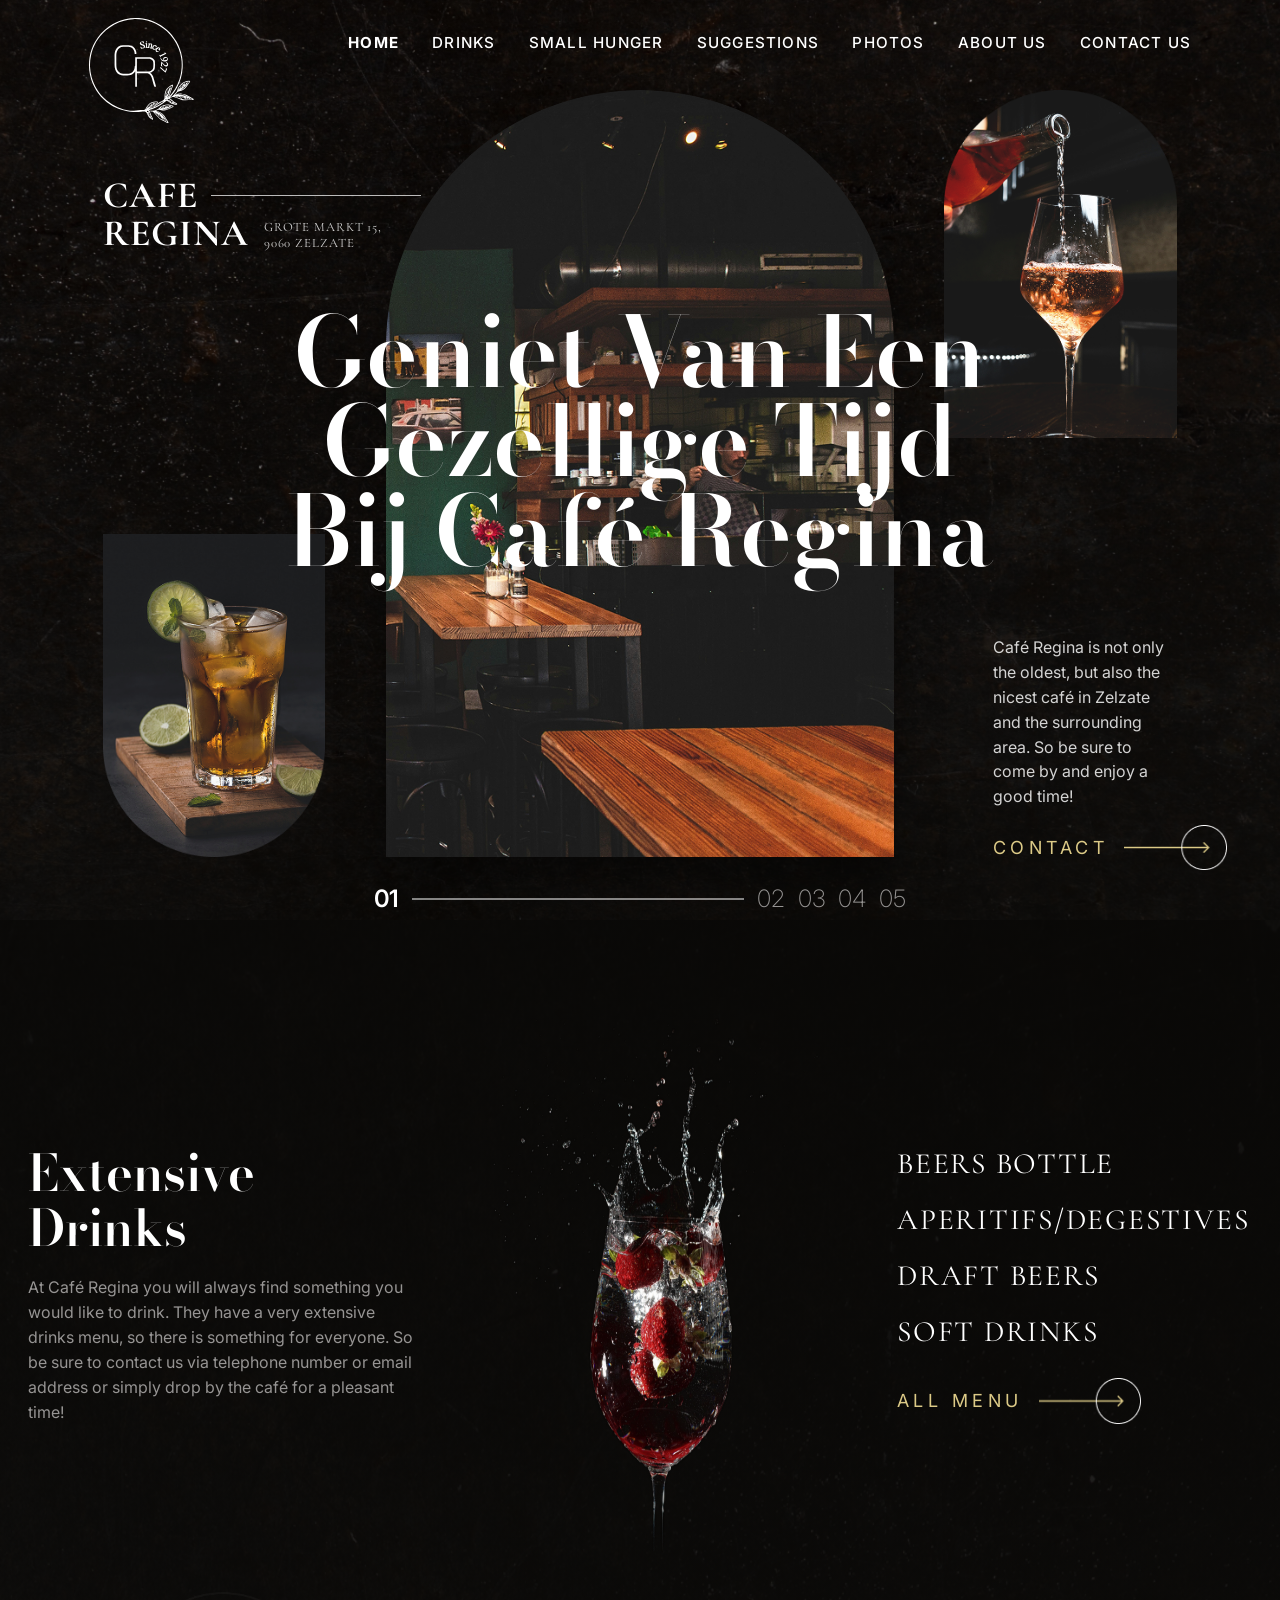
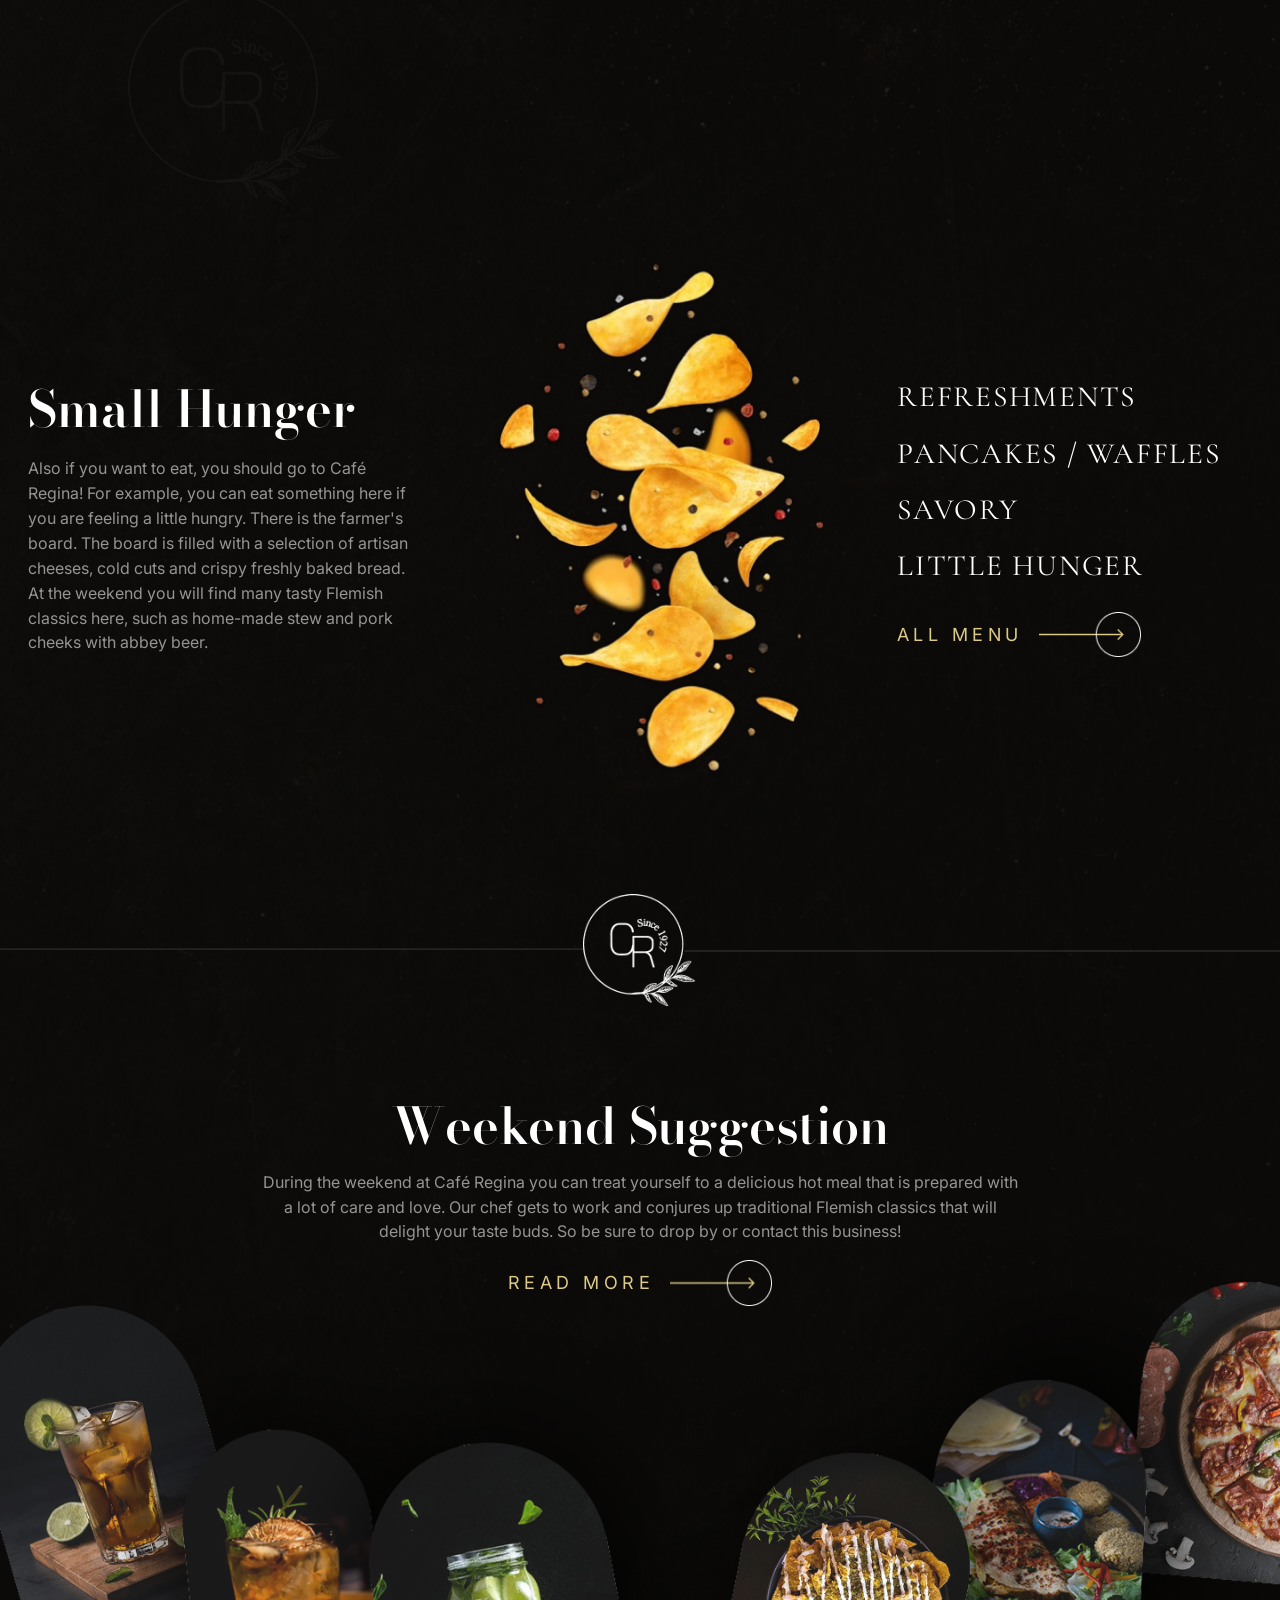
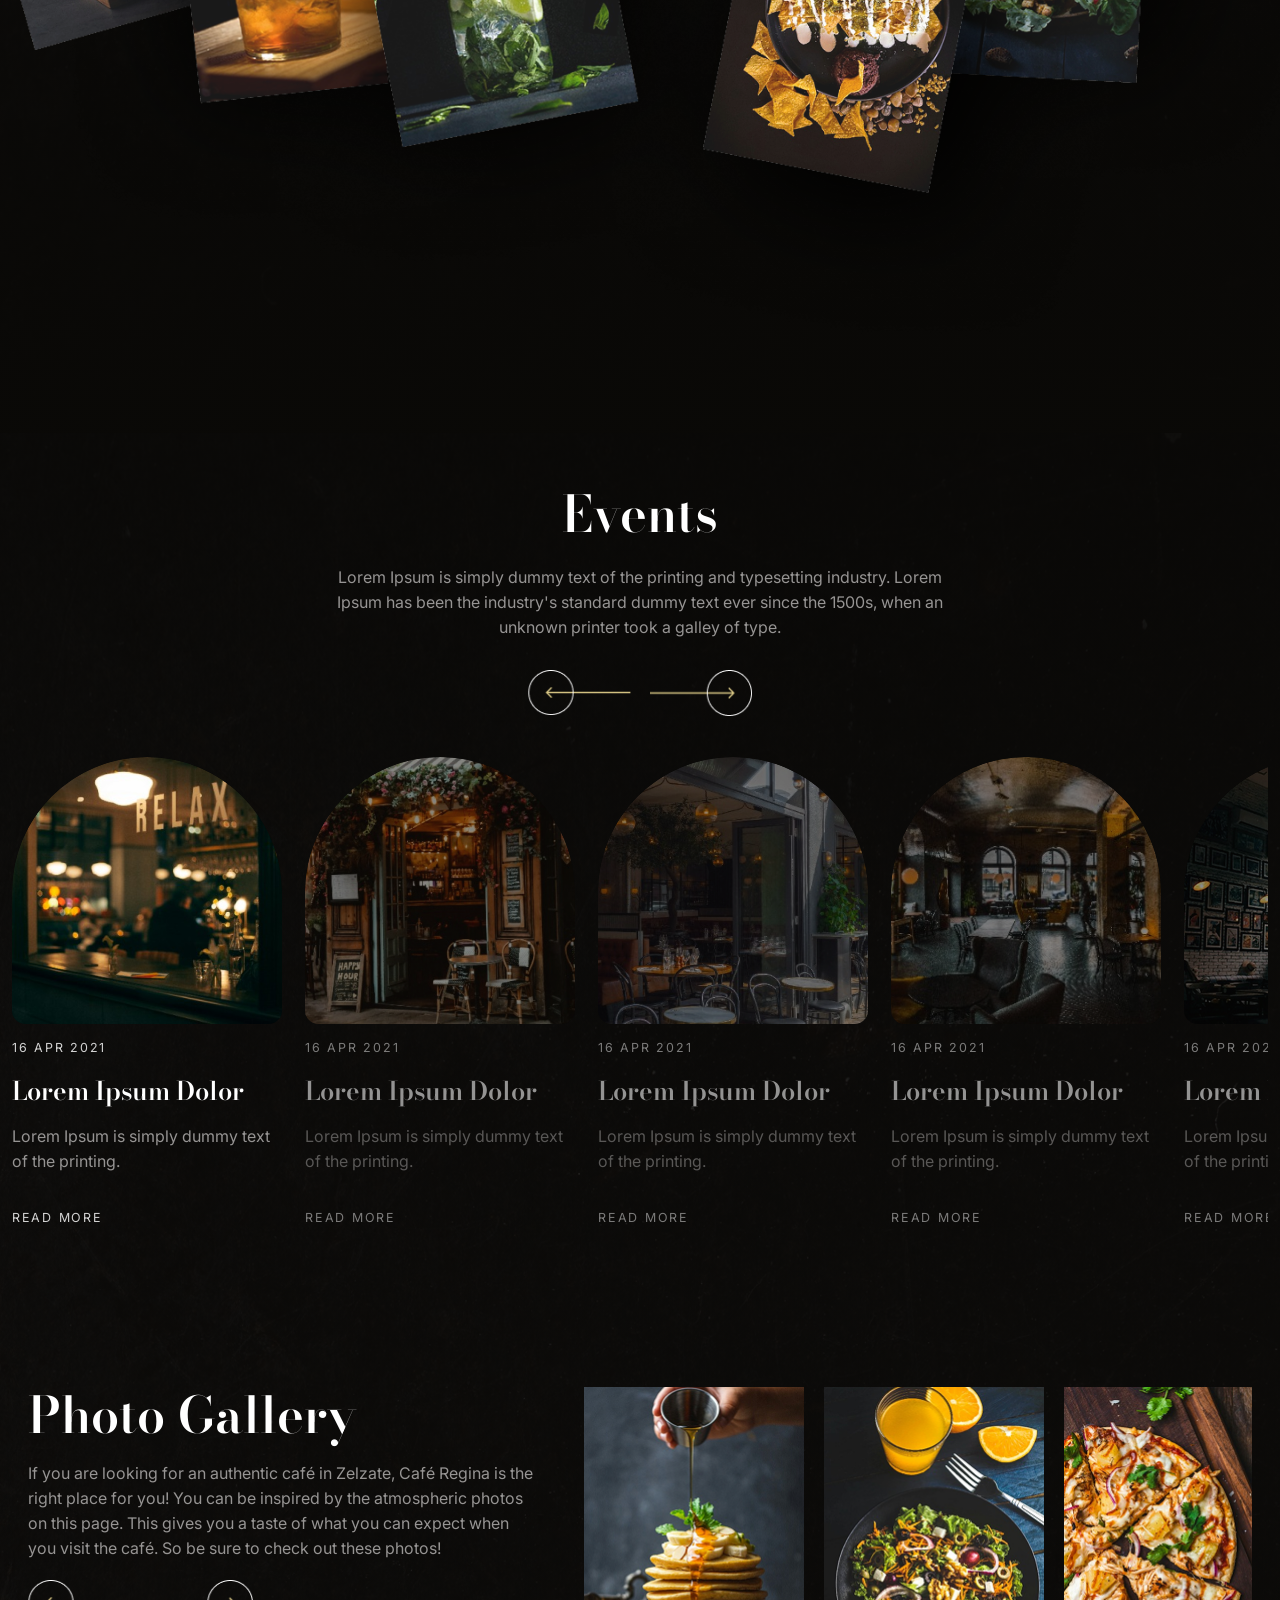
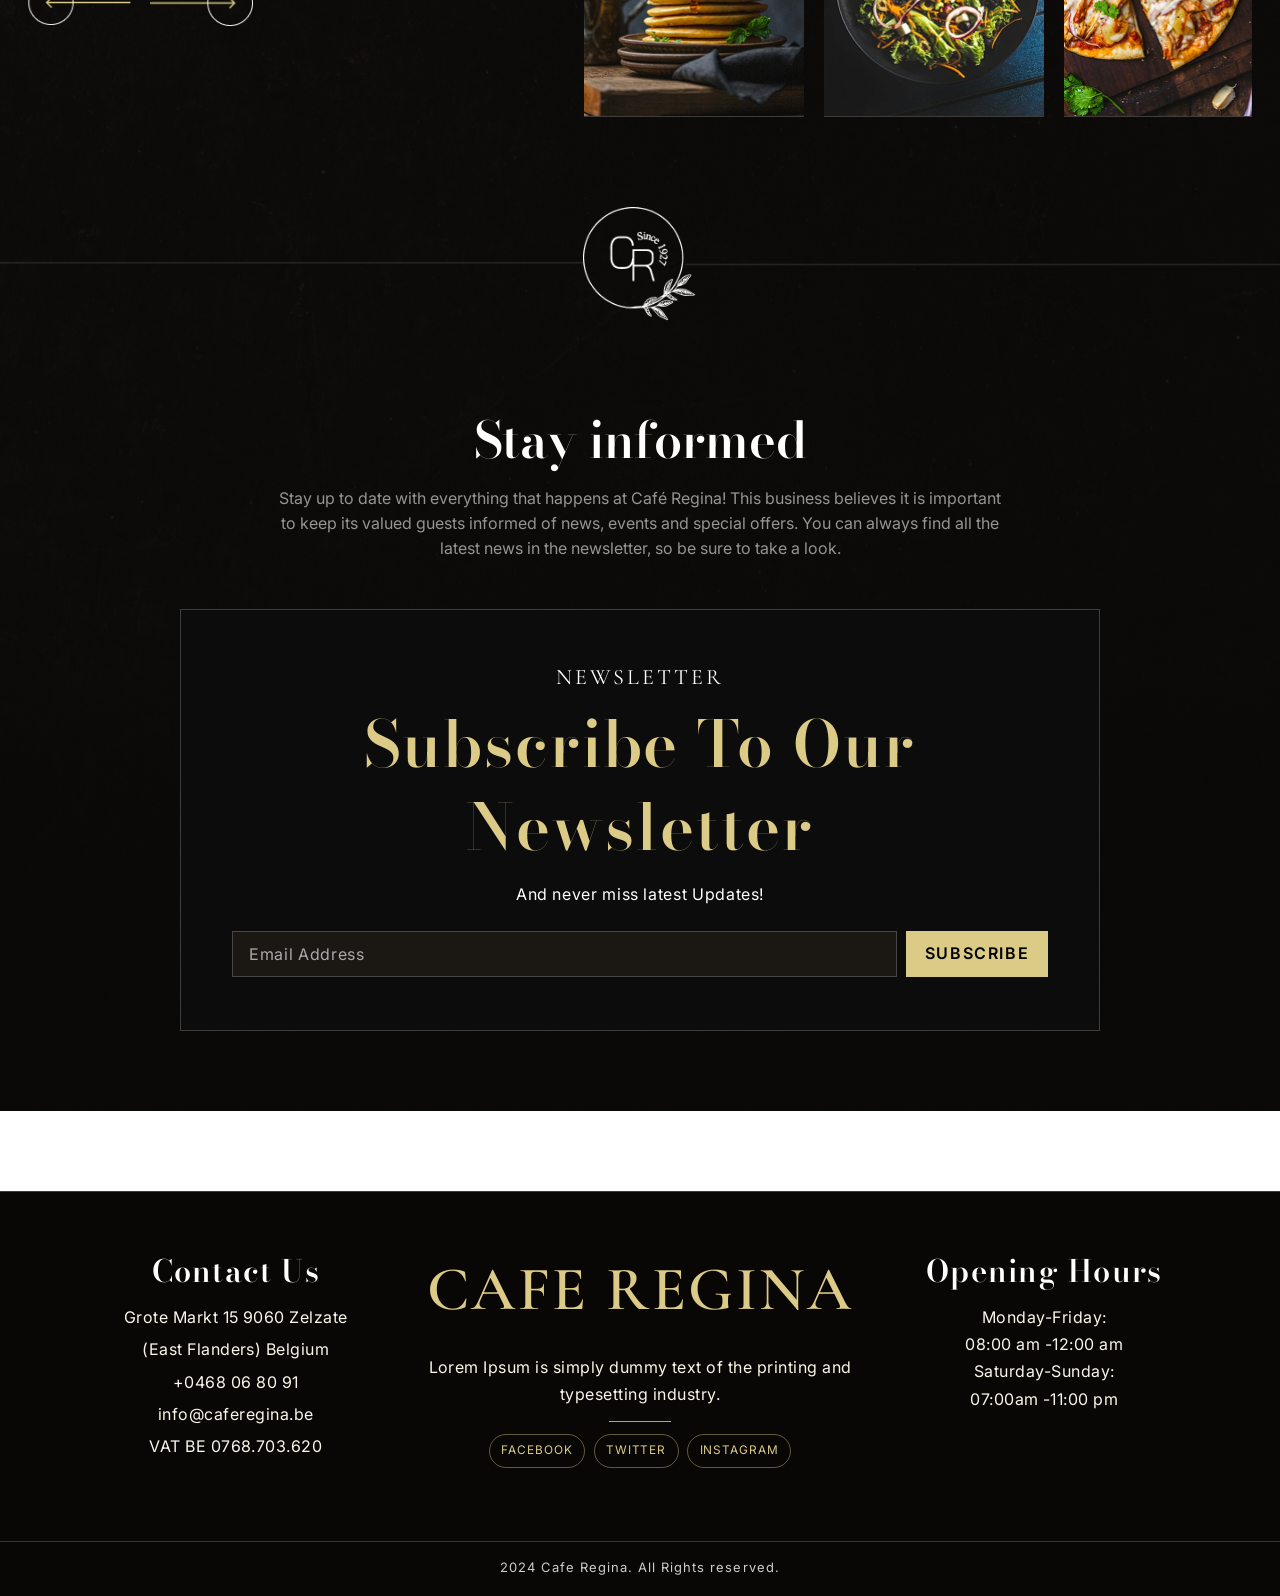
==== commit 12355458: "Weekend Event phpto inforomdを変更しました" ====
--- a/index.html
+++ b/index.html
@@ -99,7 +99,7 @@
               telephone number or email address or simply drop by the café for a pleasant time!
             </p>
           </article>
-          <figure class="home-menu-visual home-menu-visual--drinks arch">
+          <figure class="home-menu-visual home-menu-visual--drinks">
             <img src="assets/img/drinks-berry-splash.png" alt="Drinks splash visual">
           </figure>
           <aside class="home-menu-side">
@@ -119,6 +119,10 @@
         </div>
           </section>
 
+          <div class="container home-menu-logo-divider" aria-hidden="true">
+            <img class="home-menu-logo-divider__asset" src="assets/img/logo/transparency-rogo.png" alt="">
+          </div>
+
           <!-- Small Hunger -->
           <section class="section home-menu-block home-menu-block--alt" id="small-hunger">
         <div class="container home-menu-grid">
@@ -133,7 +137,7 @@
               cheeks with abbey beer.
             </p>
           </article>
-          <figure class="home-menu-visual arch">
+          <figure class="home-menu-visual">
             <img src="assets/img/small-hunger-chips-floating.png" alt="Small hunger dishes">
           </figure>
           <aside class="home-menu-side">
@@ -153,6 +157,10 @@
         </div>
           </section>
 
+          <div class="home-menu-divider" aria-hidden="true">
+            <img class="home-menu-divider__asset" src="assets/img/rogo&bar.png" alt="">
+          </div>
+
           <!-- Weekend Suggestion -->
           <section class="section home-suggestion" id="suggestions">
         <div class="container home-suggestion-head">
@@ -170,13 +178,9 @@
             </span>
           </a>
         </div>
-        <div class="container home-suggestion-collage">
-          <img class="home-tile home-tile-a" src="assets/img/suggestion-mojito-center-arch.png" alt="Weekend suggestion center drink">
-          <img class="home-tile home-tile-b" src="assets/img/suggestion-drink-left-arch.png" alt="Weekend suggestion left drink">
-          <img class="home-tile home-tile-c" src="assets/img/suggestion-loaded-fries-arch.png" alt="Weekend suggestion loaded fries">
-          <img class="home-tile home-tile-d" src="assets/img/suggestion-meal-right-arch.png" alt="Weekend suggestion meal">
-          <img class="home-tile home-tile-e" src="assets/img/suggestion-pizza-right-crop.png" alt="Weekend suggestion pizza">
-        </div>
+        <figure class="home-suggestion-visual">
+          <img src="assets/img/Weekend-suggestion.png" alt="Weekend suggestion dishes and drinks">
+        </figure>
           </section>
         </div>
 
@@ -184,7 +188,7 @@
           <!-- Events -->
           <section class="section events" id="events">
         <div class="container home-events-top">
-          <div>
+          <div class="home-events-intro">
             <h2>Events</h2>
             <p>
               Lorem Ipsum is simply dummy text of the printing and typesetting industry. Lorem Ipsum has
@@ -193,33 +197,53 @@
             </p>
           </div>
           <div class="arrow-group" aria-label="Events static arrows">
-            <button type="button" class="arrow-btn" data-events-nav="prev" aria-label="Previous events">&#8592;</button>
-            <button type="button" class="arrow-btn" data-events-nav="next" aria-label="Next events">&#8594;</button>
-          </div>
-        </div>
-        <div class="container home-event-cards" data-events-track>
-          <article class="home-event-card is-active" data-event-card>
-            <img src="assets/img/events-card-01-relax-bar.png" alt="Relax bar event scene">
-            <time datetime="2021-04-16">16 APR 2021</time>
-            <h3>Lorem Ipsum Dolor</h3>
-            <p>Lorem Ipsum is simply dummy text of the printing.</p>
-            <a href="#contact">READ MORE</a>
-          </article>
-          <article class="home-event-card" data-event-card>
-            <img src="assets/img/events-card-03-terrace.png" alt="Terrace event scene">
-            <time datetime="2021-04-16">16 APR 2021</time>
-            <h3>Lorem Ipsum Dolor</h3>
-            <p>Lorem Ipsum is simply dummy text of the printing.</p>
-            <a href="#contact">READ MORE</a>
-          </article>
-          <article class="home-event-card" data-event-card>
-            <!-- TODO_VERIFY: rightmost cut-off card full text -->
-            <img src="assets/img/events-card-05-photo-wall-crop.png" alt="Photo wall event scene">
-            <time datetime="2021-04-16">16 APR 2021</time>
-            <h3>Lorem Ipsum Dolor</h3>
-            <p>Lorem Ipsum is simply dummy text of the printing.</p>
-            <a href="#contact">READ MORE</a>
-          </article>
+            <button type="button" class="arrow-btn" data-events-nav="prev" aria-label="Previous events">
+              <img class="arrow-btn__icon arrow-btn__icon--prev" src="assets/img/Contact.png" alt="">
+            </button>
+            <button type="button" class="arrow-btn" data-events-nav="next" aria-label="Next events">
+              <img class="arrow-btn__icon" src="assets/img/Contact.png" alt="">
+            </button>
+          </div>
+        </div>
+        <div class="home-events-slider">
+          <div class="home-event-cards" data-events-track>
+            <article class="home-event-card is-active" data-event-card>
+              <img src="assets/img/events-card-01-relax-bar.png" alt="Relax bar event scene">
+              <time datetime="2021-04-16">16 APR 2021</time>
+              <h3>Lorem Ipsum Dolor</h3>
+              <p>Lorem Ipsum is simply dummy text of the printing.</p>
+              <a href="#contact">READ MORE</a>
+            </article>
+            <article class="home-event-card" data-event-card>
+              <img src="assets/img/events-card-02-entrance.png" alt="Cafe entrance event scene">
+              <time datetime="2021-04-16">16 APR 2021</time>
+              <h3>Lorem Ipsum Dolor</h3>
+              <p>Lorem Ipsum is simply dummy text of the printing.</p>
+              <a href="#contact">READ MORE</a>
+            </article>
+            <article class="home-event-card" data-event-card>
+              <img src="assets/img/events-card-03-terrace.png" alt="Terrace event scene">
+              <time datetime="2021-04-16">16 APR 2021</time>
+              <h3>Lorem Ipsum Dolor</h3>
+              <p>Lorem Ipsum is simply dummy text of the printing.</p>
+              <a href="#contact">READ MORE</a>
+            </article>
+            <article class="home-event-card" data-event-card>
+              <img src="assets/img/events-card-04-interior-lounge.png" alt="Interior lounge event scene">
+              <time datetime="2021-04-16">16 APR 2021</time>
+              <h3>Lorem Ipsum Dolor</h3>
+              <p>Lorem Ipsum is simply dummy text of the printing.</p>
+              <a href="#contact">READ MORE</a>
+            </article>
+            <article class="home-event-card" data-event-card>
+              <!-- TODO_VERIFY: rightmost cut-off card full text -->
+              <img src="assets/img/events-card-05-photo-wall-crop.png" alt="Photo wall event scene">
+              <time datetime="2021-04-16">16 APR 2021</time>
+              <h3>Lorem Ipsum Dolor</h3>
+              <p>Lorem Ipsum is simply dummy text of the printing.</p>
+              <a href="#contact">READ MORE</a>
+            </article>
+          </div>
         </div>
           </section>
 
@@ -234,33 +258,38 @@
               what you can expect when you visit the café. So be sure to check out these photos!
             </p>
             <div class="arrow-group" aria-label="Photo gallery navigation">
-              <button type="button" class="arrow-btn" data-gallery-nav="prev" aria-label="Previous photo">&#8592;</button>
-              <button type="button" class="arrow-btn" data-gallery-nav="next" aria-label="Next photo">&#8594;</button>
-            </div>
-            <span class="since-mark">Since 1927</span>
-          </div>
-          <div class="gallery-media">
-            <figure class="home-gallery-main arch">
-              <img src="assets/img/gallery-pancakes.png" alt="Photo Gallery" data-gallery-main>
-              <figcaption data-gallery-caption>Photo Gallery</figcaption>
-            </figure>
-            <div class="home-gallery-thumbs">
-              <button type="button" class="home-thumb is-active" data-gallery-thumb data-src="assets/img/gallery-pancakes.png" data-caption="Photo Gallery">
-                <img src="assets/img/gallery-pancakes.png" alt="Gallery preview pancakes">
+              <button type="button" class="arrow-btn" data-gallery-nav="prev" aria-label="Previous photo">
+                <img class="arrow-btn__icon arrow-btn__icon--prev" src="assets/img/Contact.png" alt="">
               </button>
-              <button type="button" class="home-thumb" data-gallery-thumb data-src="assets/img/gallery-salad.png" data-caption="Salad">
-                <img src="assets/img/gallery-salad.png" alt="Gallery preview salad">
-              </button>
-              <button type="button" class="home-thumb" data-gallery-thumb data-src="assets/img/gallery-dessert-crop.png" data-caption="Dessert">
-                <img src="assets/img/gallery-dessert-crop.png" alt="Gallery preview dessert">
-              </button>
-              <button type="button" class="home-thumb" data-gallery-thumb data-src="assets/img/gallery-pizza.png" data-caption="Pizza">
-                <img src="assets/img/gallery-pizza.png" alt="Gallery preview pizza">
+              <button type="button" class="arrow-btn" data-gallery-nav="next" aria-label="Next photo">
+                <img class="arrow-btn__icon" src="assets/img/Contact.png" alt="">
               </button>
             </div>
           </div>
-        </div>
-          </section>
+          <div class="gallery-media">
+            <div class="home-gallery-slider">
+              <div class="home-gallery-track" data-gallery-track>
+                <button type="button" class="home-gallery-item" data-gallery-item aria-label="Pancakes photo">
+                  <img src="assets/img/gallery-pancakes.png" alt="Gallery preview pancakes">
+                </button>
+                <button type="button" class="home-gallery-item" data-gallery-item aria-label="Salad photo">
+                  <img src="assets/img/gallery-salad.png" alt="Gallery preview salad">
+                </button>
+                <button type="button" class="home-gallery-item" data-gallery-item aria-label="Pizza photo">
+                  <img src="assets/img/gallery-pizza.png" alt="Gallery preview pizza">
+                </button>
+                <button type="button" class="home-gallery-item" data-gallery-item aria-label="Cake photo">
+                  <img src="assets/img/gallery-dessert-crop.png" alt="Gallery preview cake">
+                </button>
+              </div>
+            </div>
+          </div>
+        </div>
+          </section>
+
+          <div class="home-menu-divider" aria-hidden="true">
+            <img class="home-menu-divider__asset" src="assets/img/rogo&bar.png" alt="">
+          </div>
 
           <!-- Stay informed + Newsletter -->
           <section class="section home-stay-informed" id="newsletter">
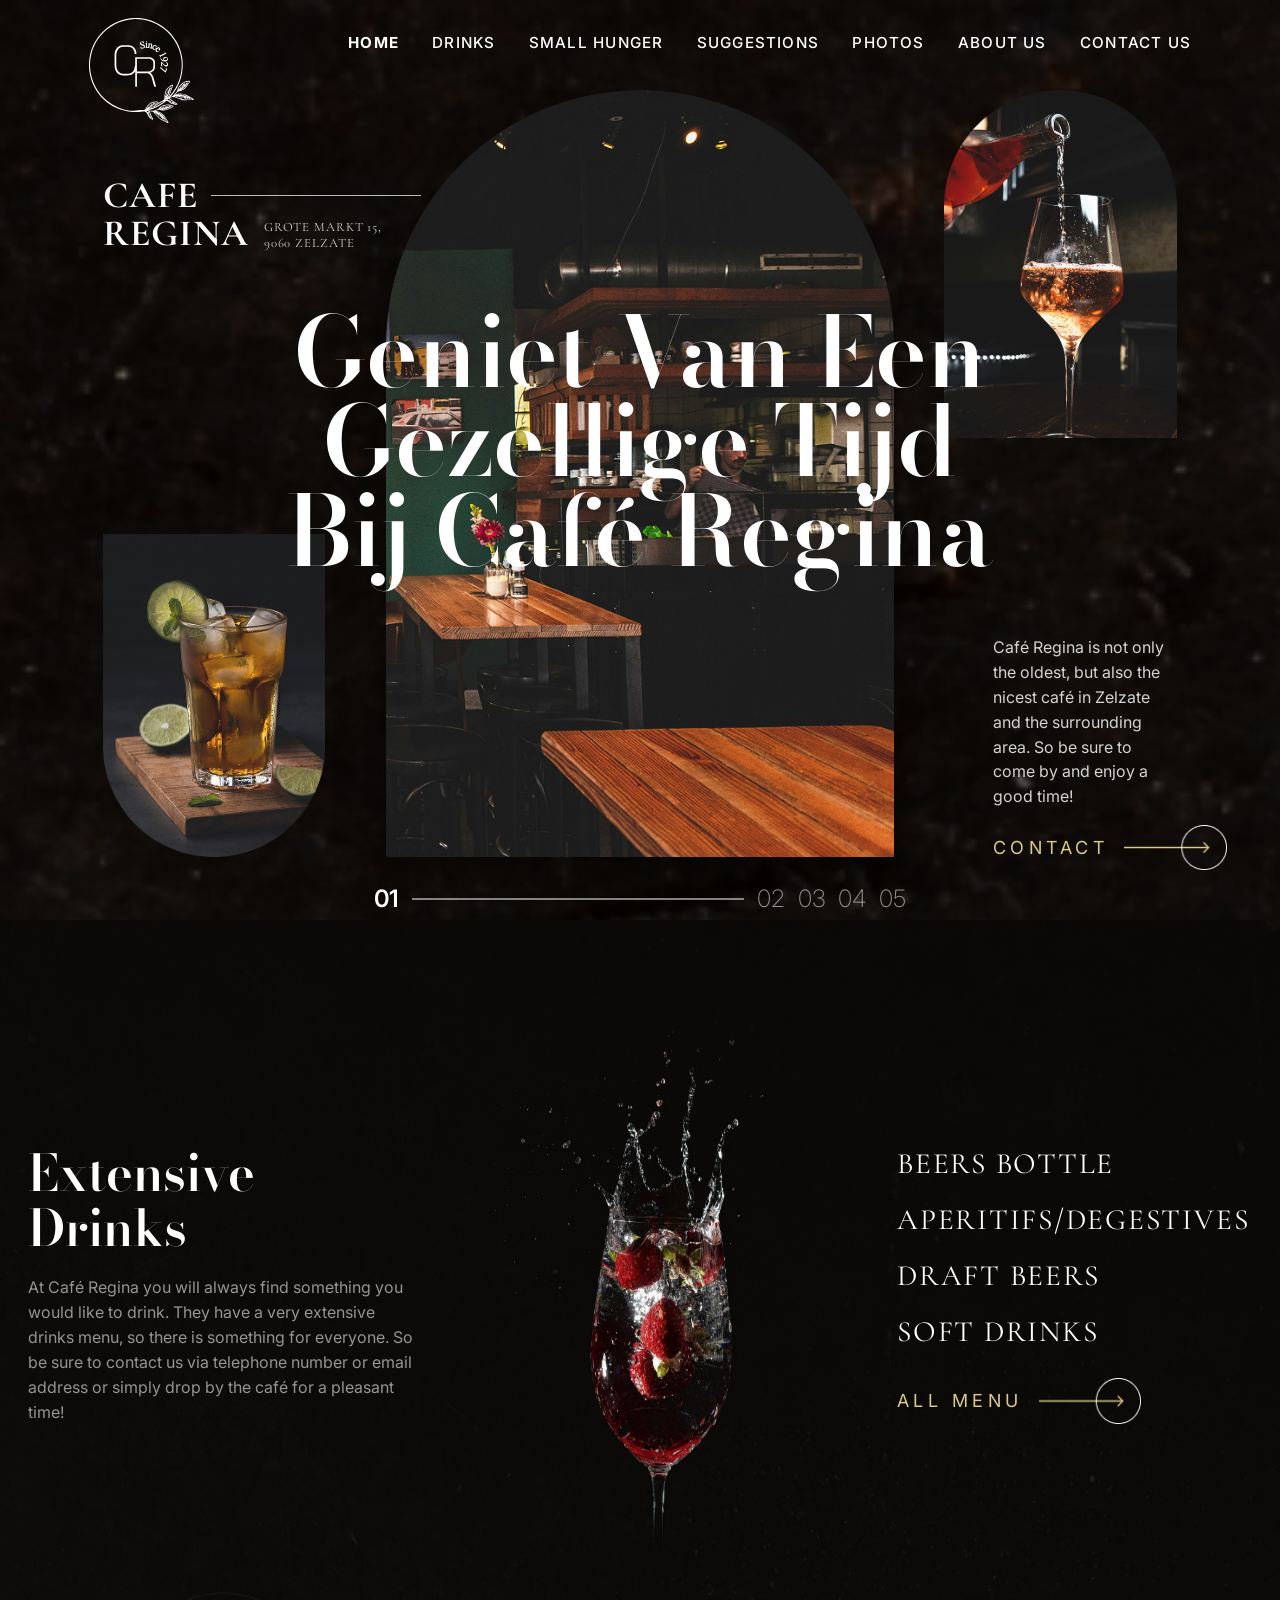
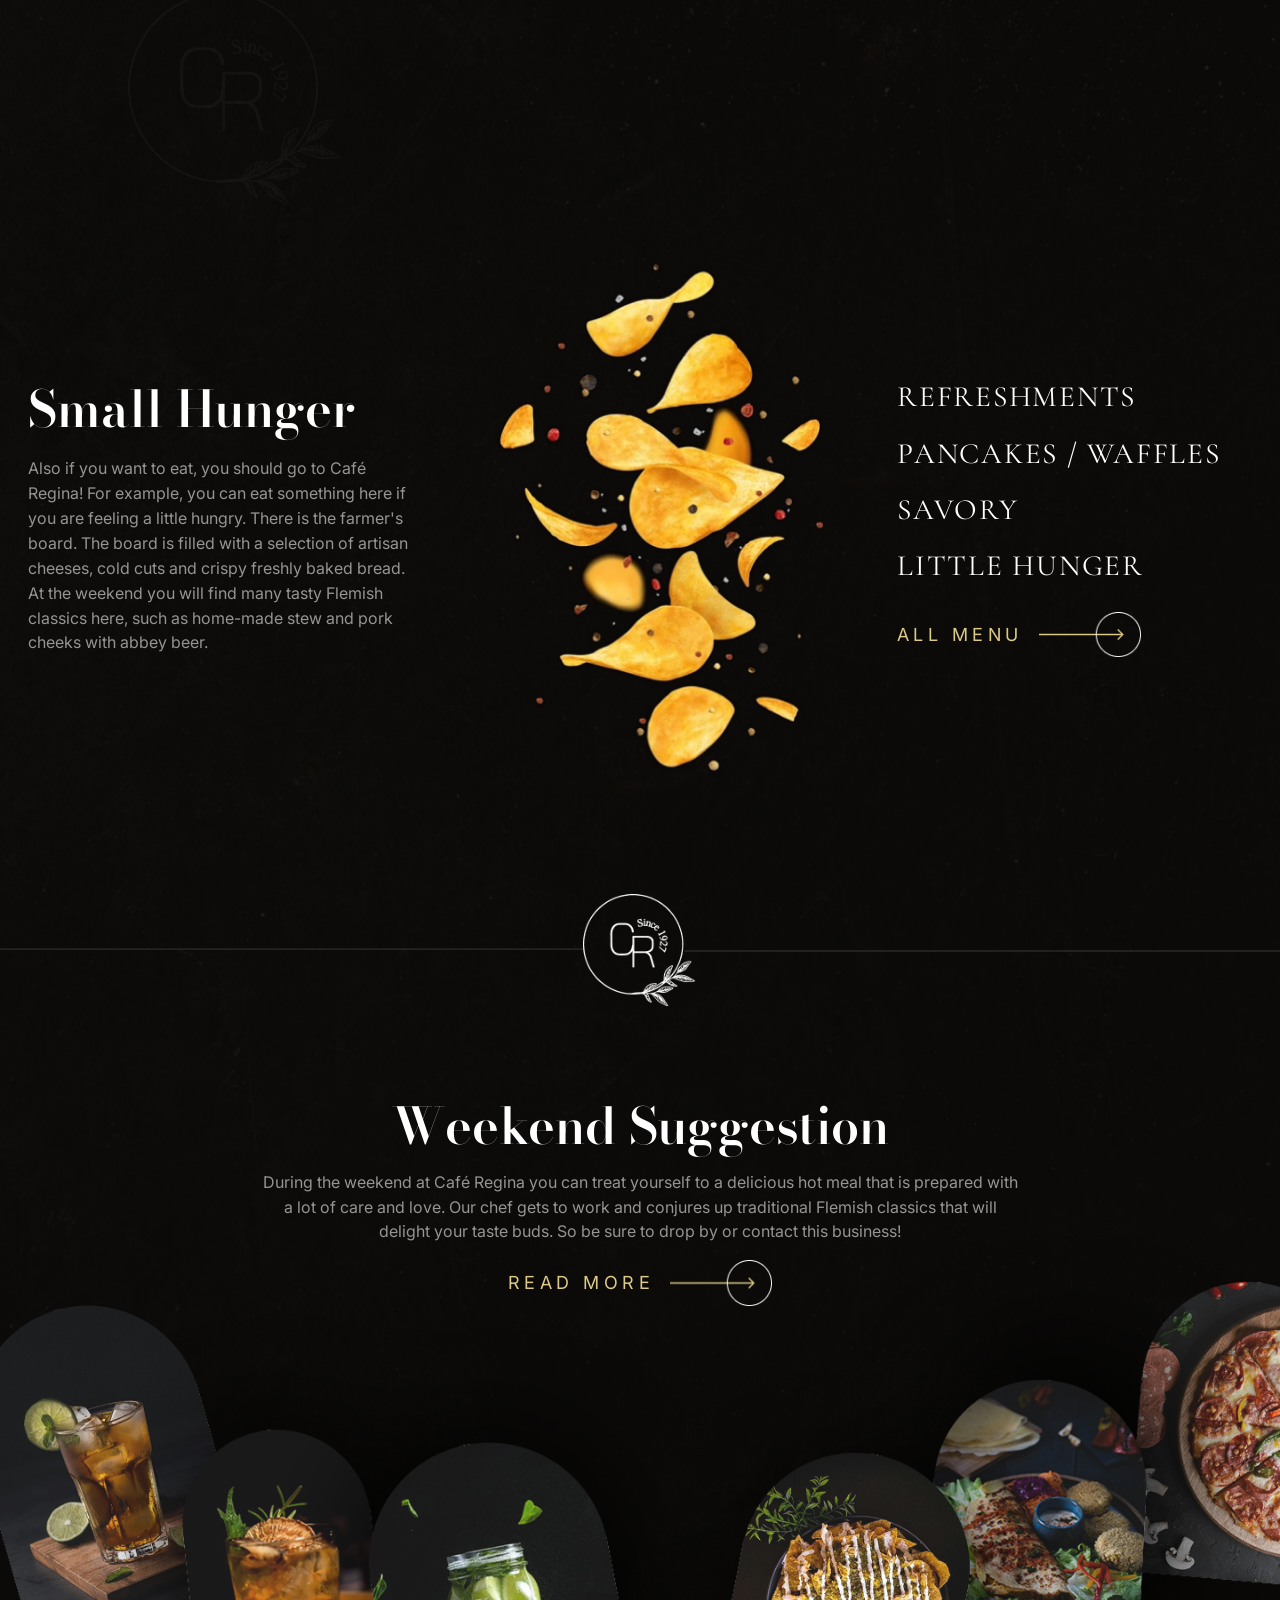
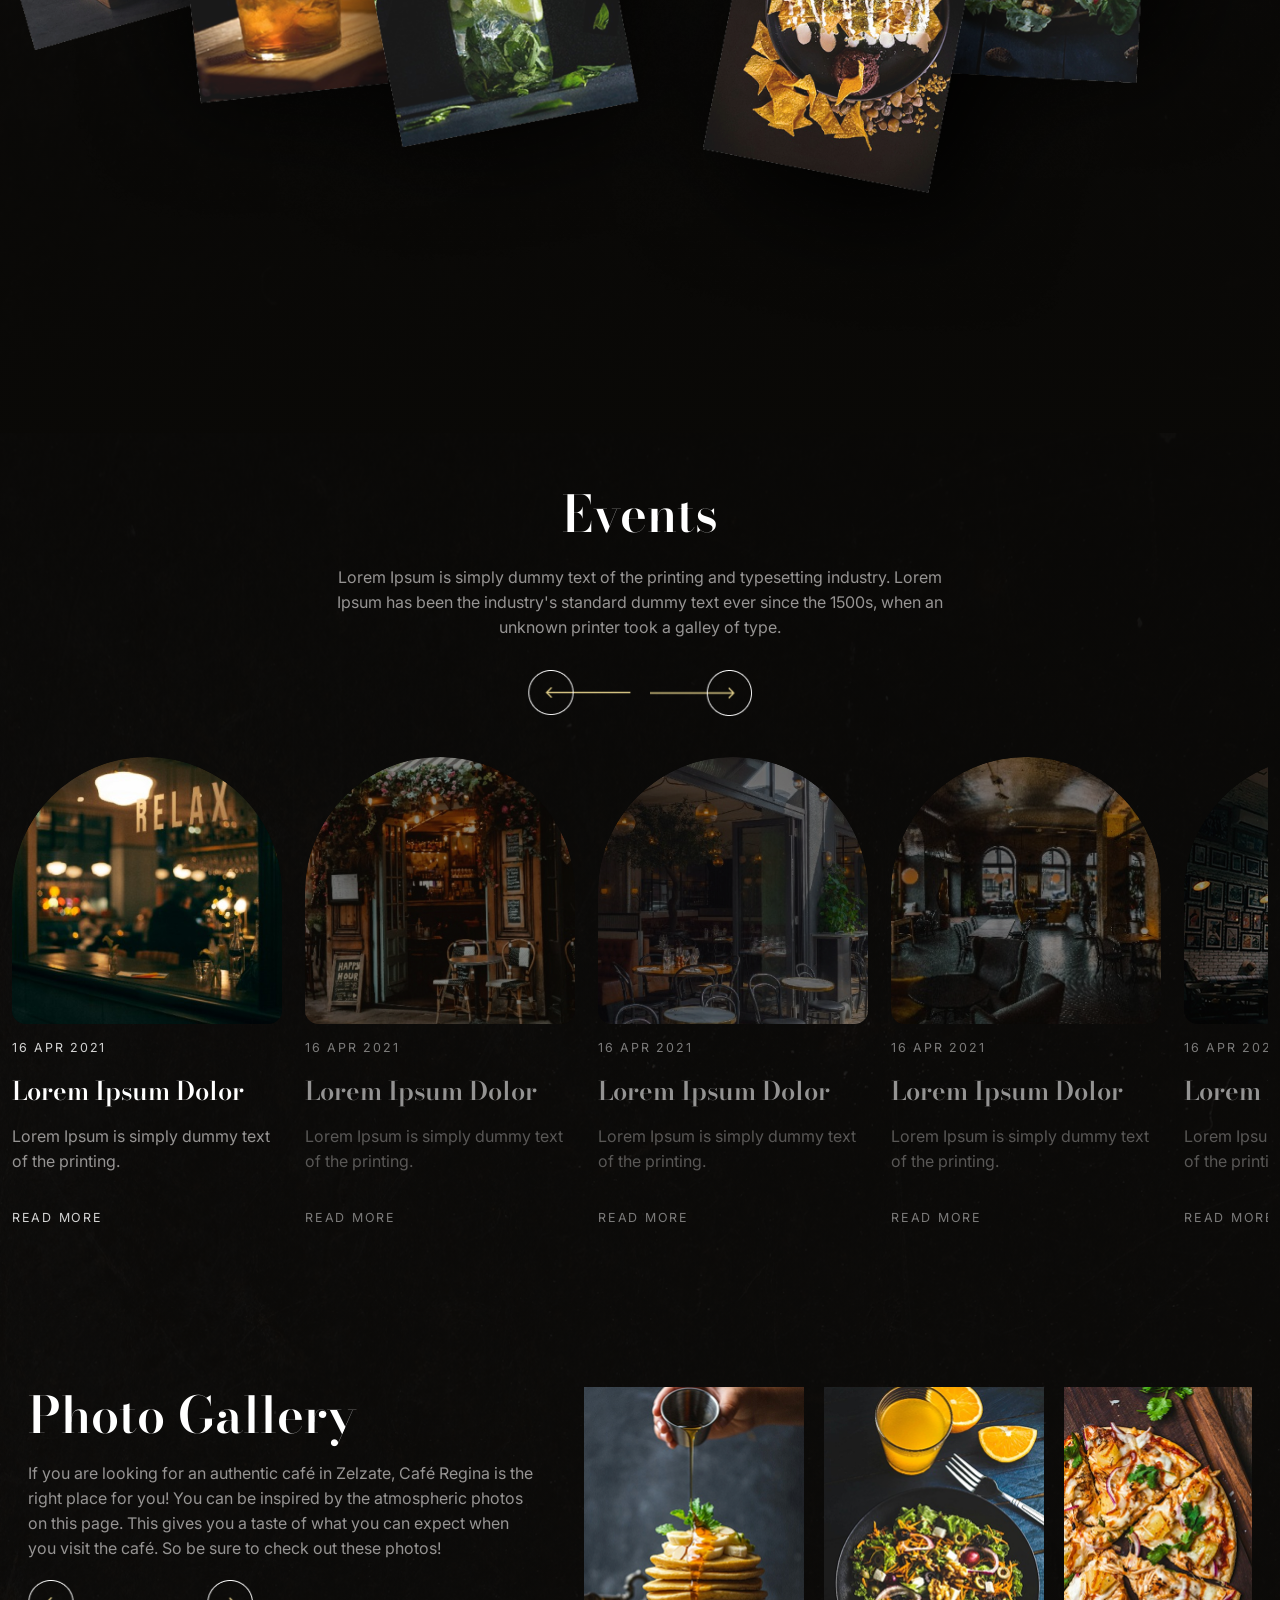
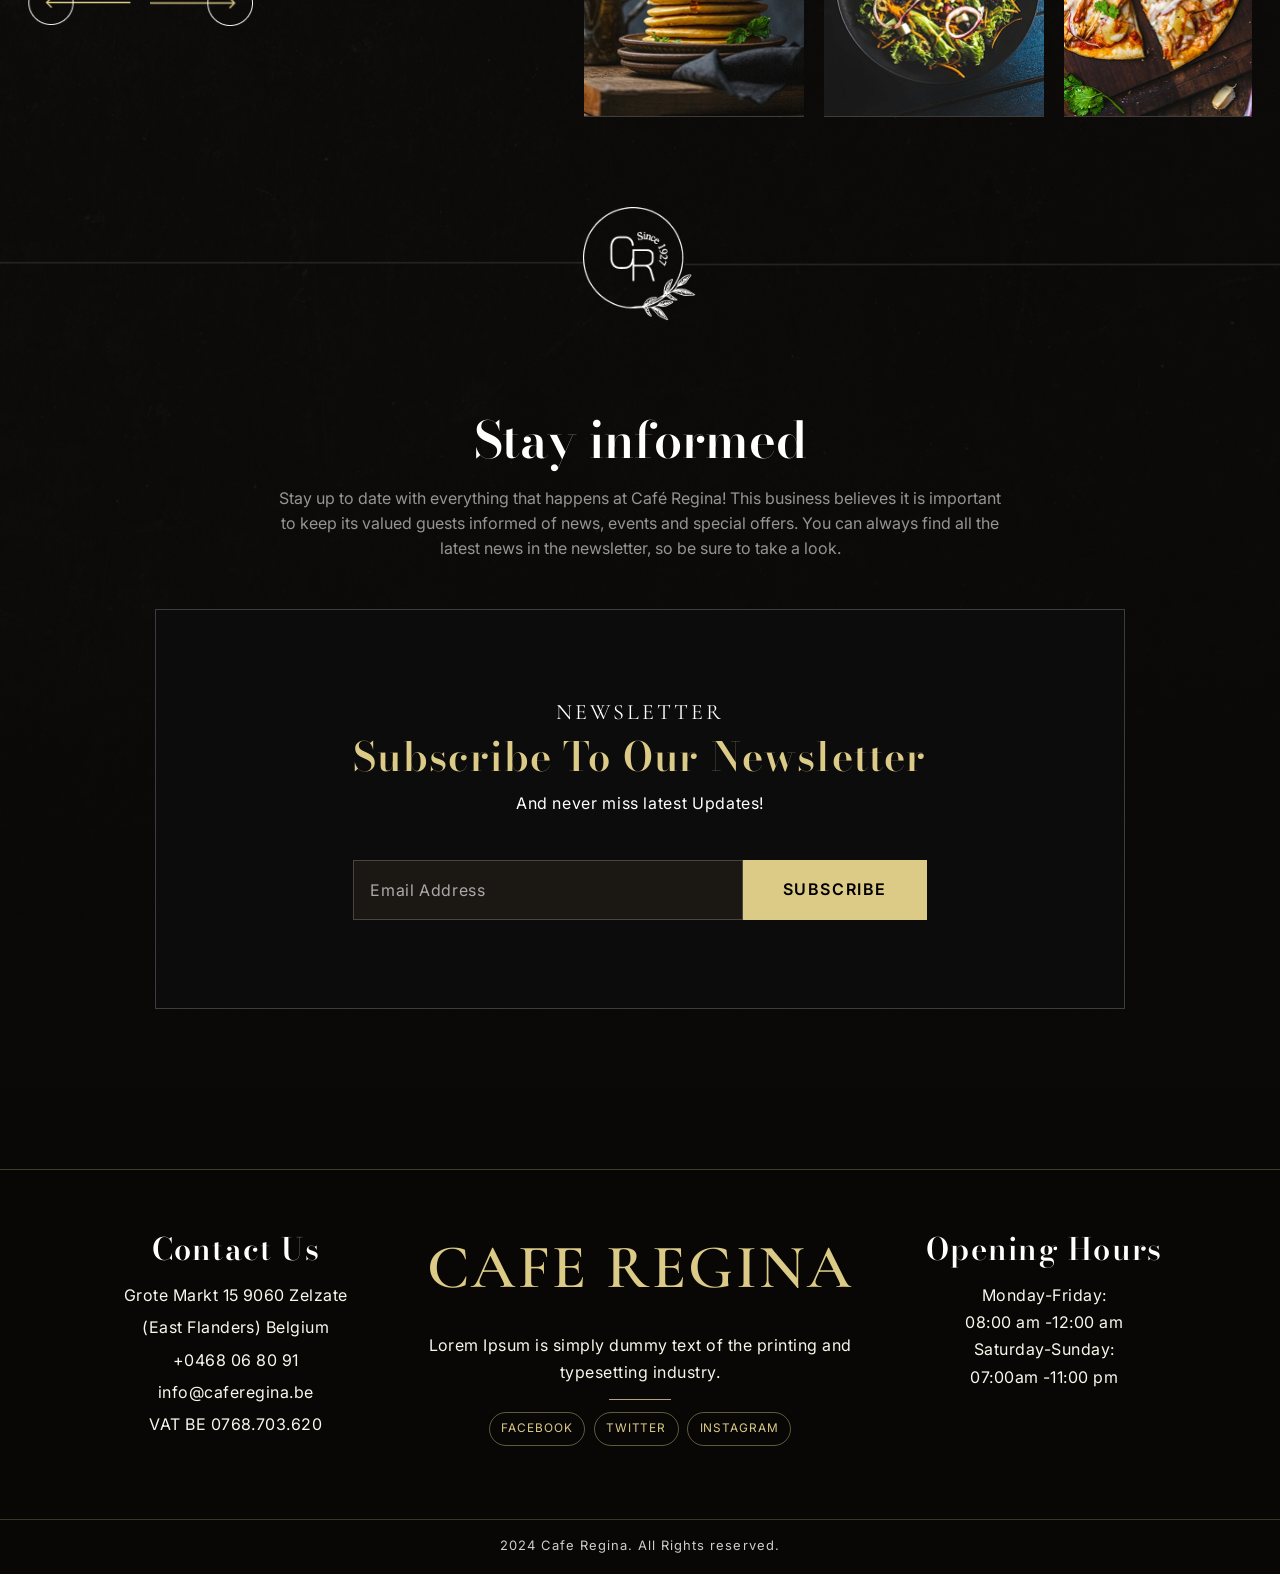
==== commit 84856037: "BackGround画像の丈が足りてなかったので修正、Stay informed + NewsletterをFigmaに近づけた" ====
--- a/index.html
+++ b/index.html
@@ -303,9 +303,11 @@
         </div>
         <div class="container home-newsletter-box">
           <div class="home-newsletter-content">
-            <p class="home-eyebrow">NEWSLETTER</p>
-            <h3>Subscribe To Our Newsletter</h3>
-            <p class="home-newsletter-sub">And never miss latest Updates!</p>
+            <div class="home-newsletter-copy">
+              <p class="home-eyebrow">NEWSLETTER</p>
+              <h3>Subscribe To Our Newsletter</h3>
+              <p class="home-newsletter-sub">And never miss latest Updates!</p>
+            </div>
             <form action="#" method="post" class="home-newsletter-form">
               <label class="sr-only" for="newsletter-email">Email Address</label>
               <input id="newsletter-email" name="email" type="email" placeholder="Email Address">
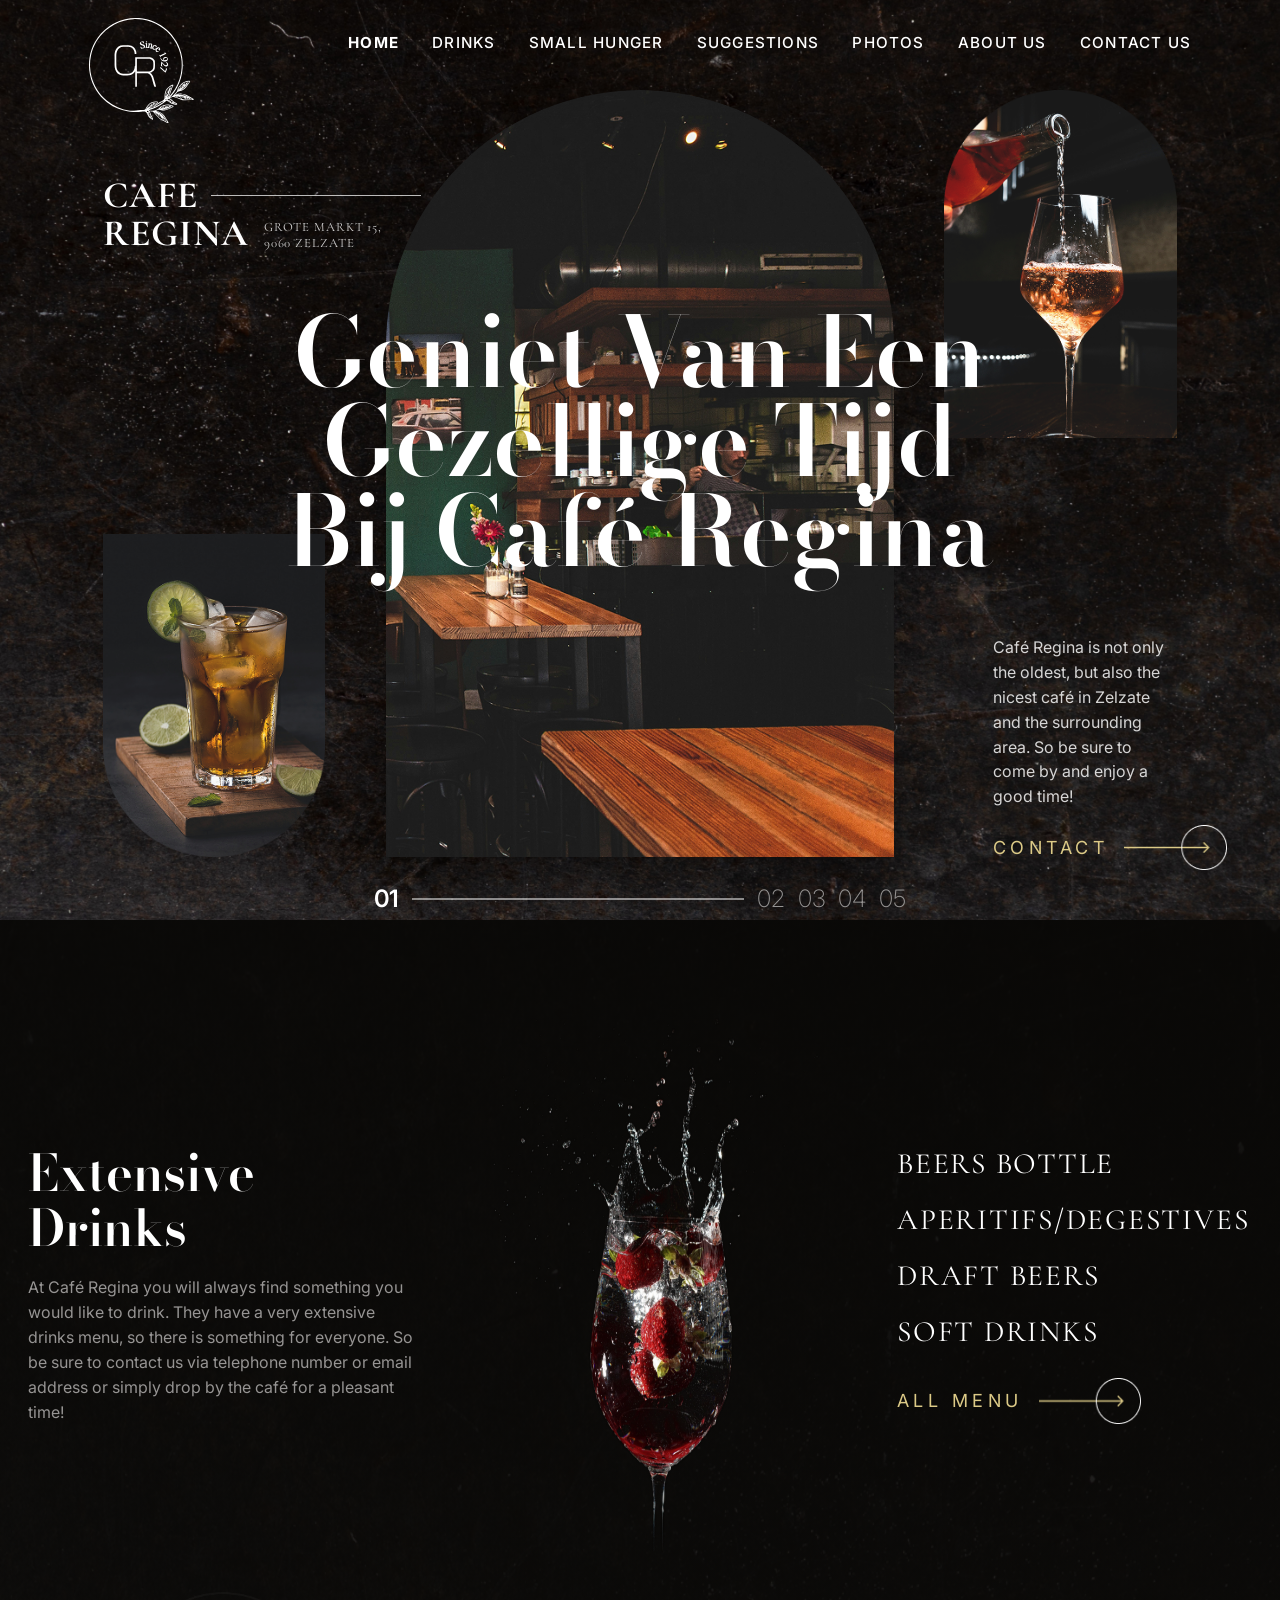
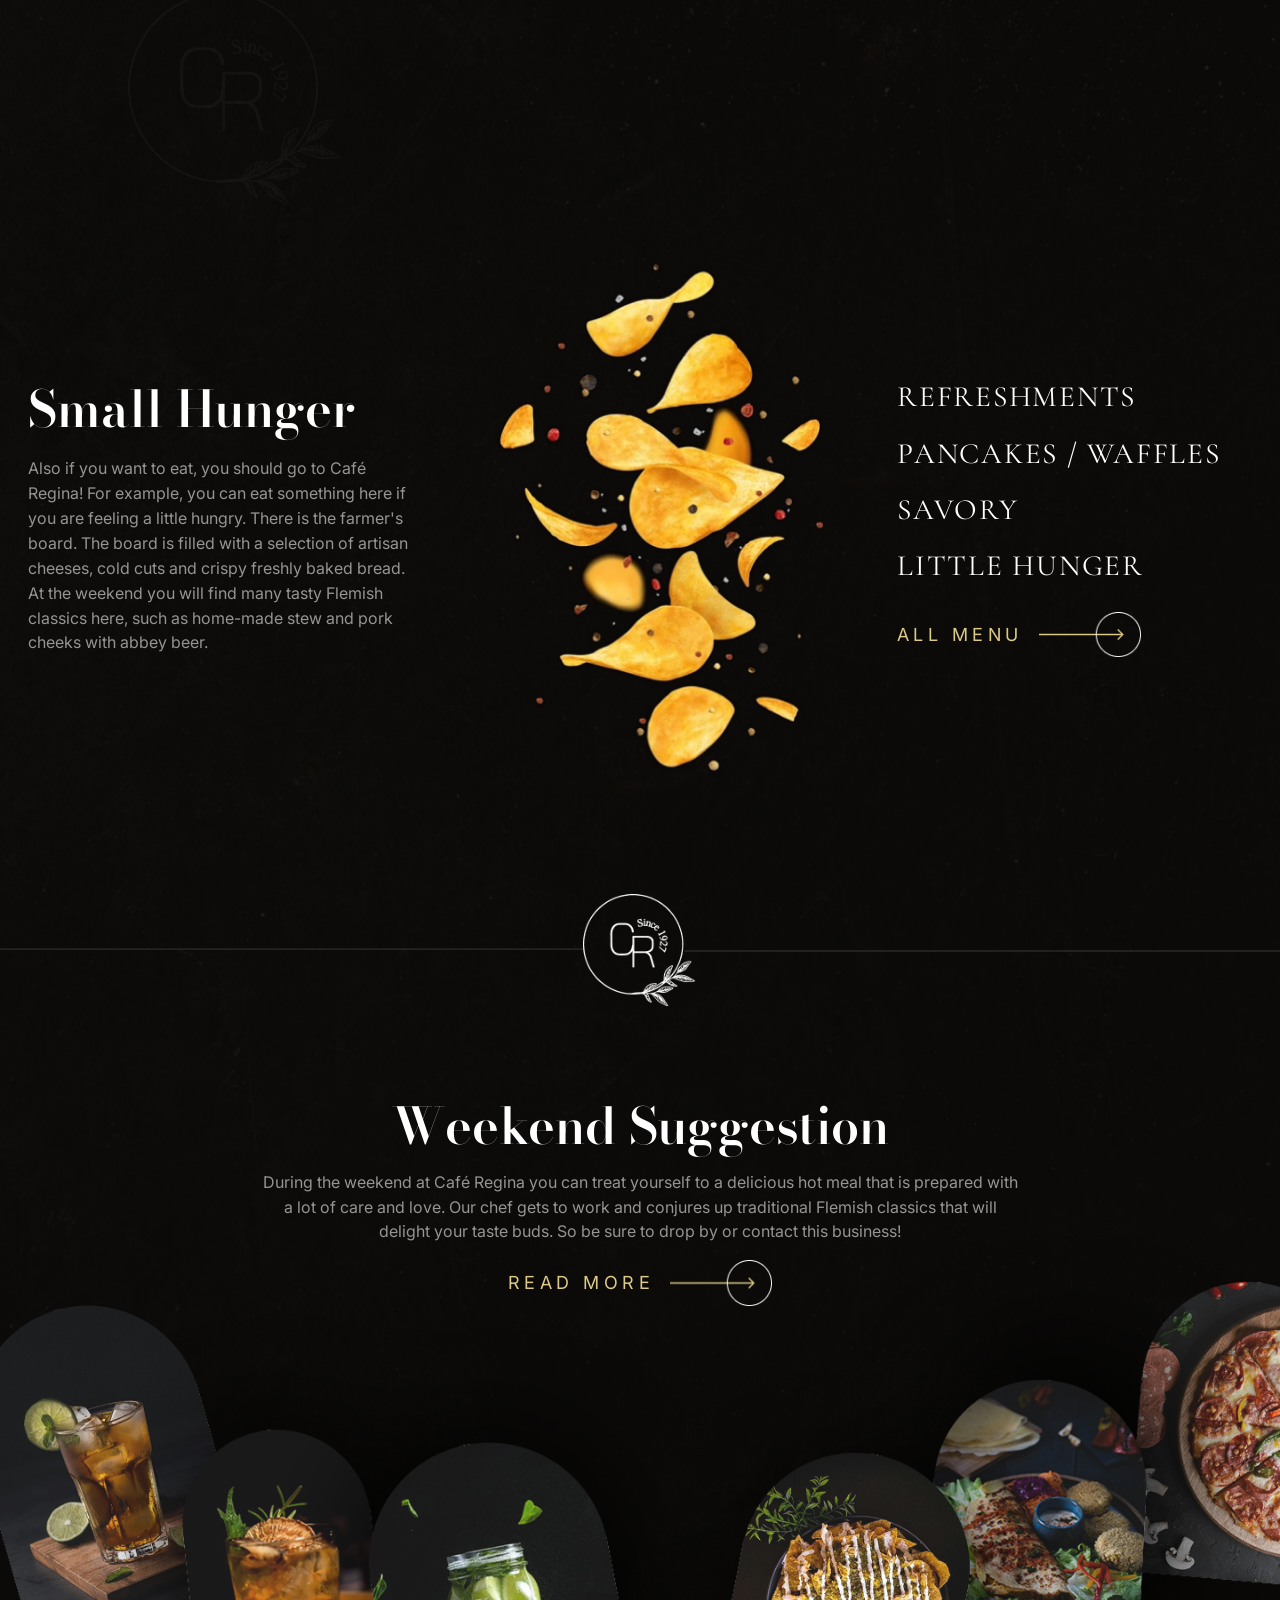
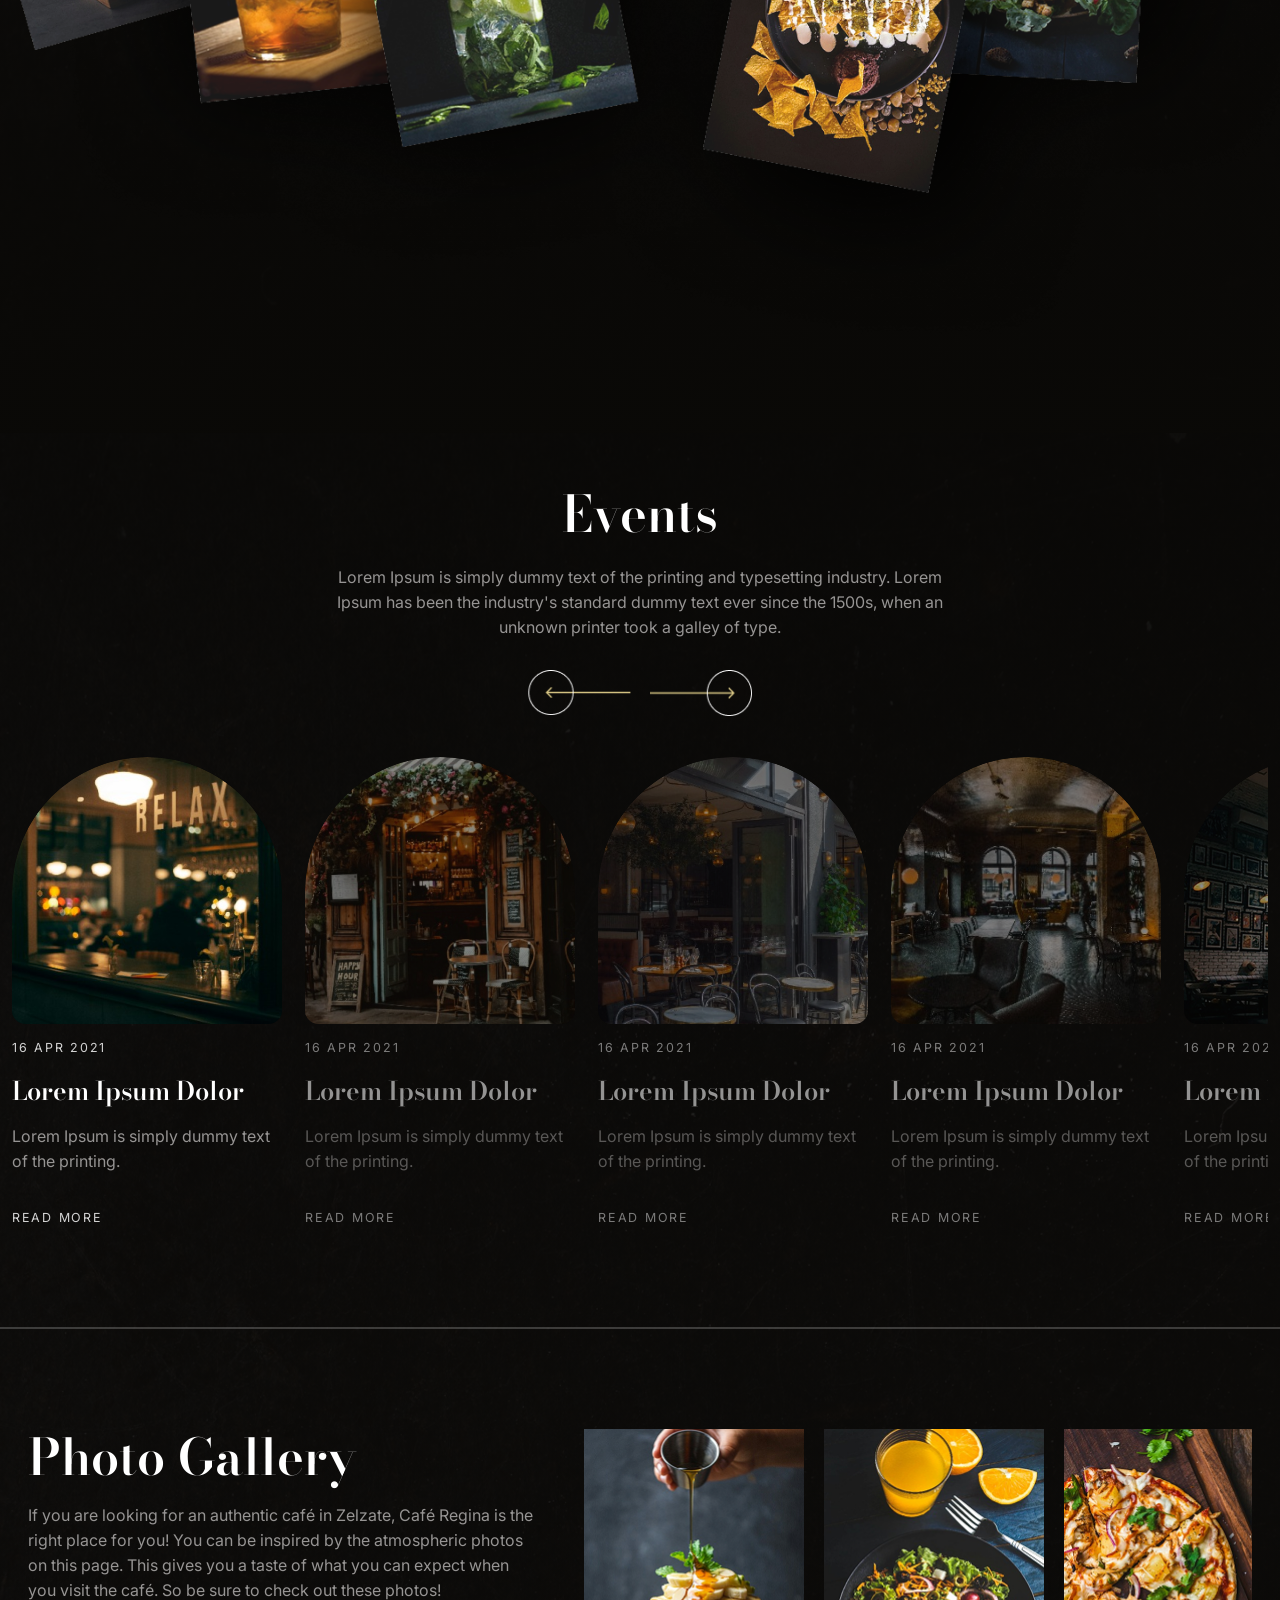
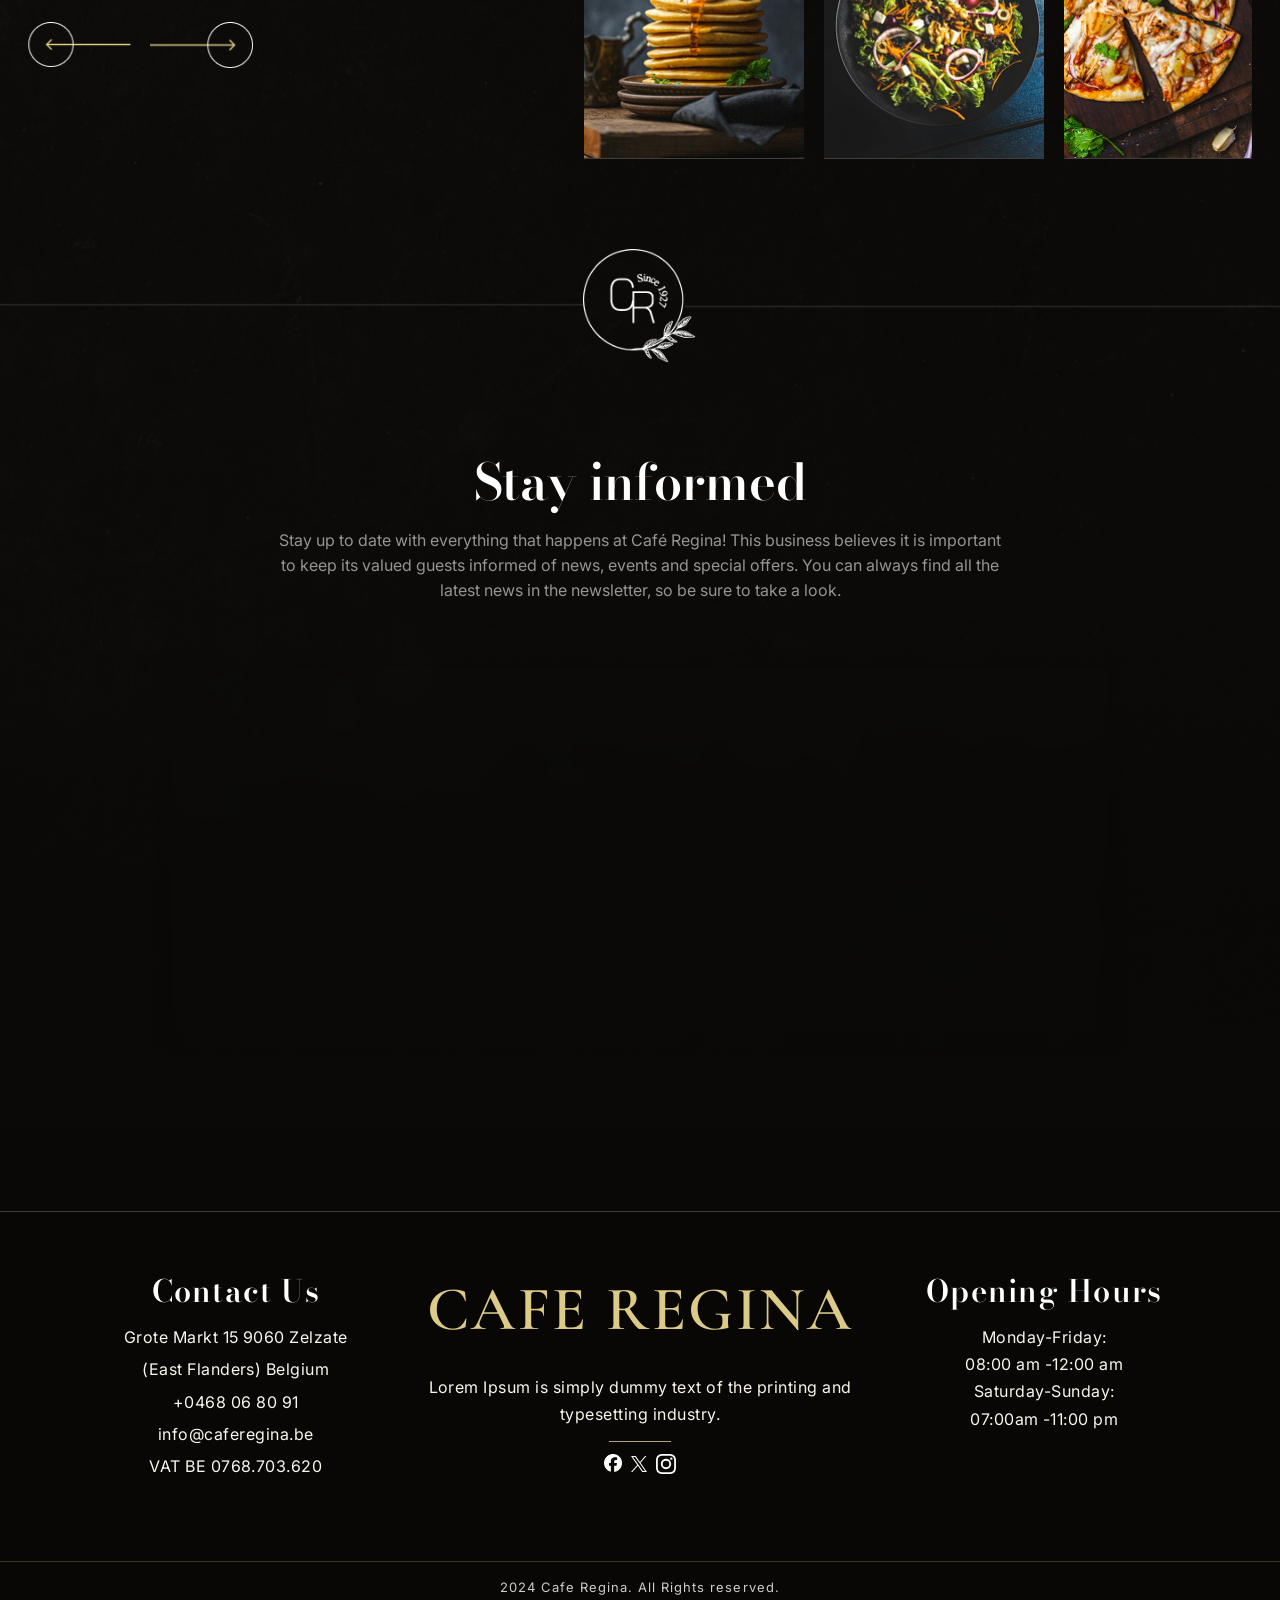
==== commit 2514f31a: "line追加、BackGround画像修正、レスポンシブ対応" ====
--- a/index.html
+++ b/index.html
@@ -189,6 +189,10 @@
           <section class="section events" id="events">
         <div class="container home-events-top">
           <div class="home-events-intro">
+            <div class="home-events-brand-deco" aria-hidden="true">
+              <span class="home-events-brand-deco__item home-events-brand-deco__item--left"></span>
+              <span class="home-events-brand-deco__item home-events-brand-deco__item--right"></span>
+            </div>
             <h2>Events</h2>
             <p>
               Lorem Ipsum is simply dummy text of the printing and typesetting industry. Lorem Ipsum has
@@ -246,6 +250,8 @@
           </div>
         </div>
           </section>
+
+          <div class="home-events-gallery-divider" aria-hidden="true"></div>
 
           <!-- Photo Gallery -->
           <section class="section gallery" id="photos">
@@ -342,9 +348,21 @@
             </p>
             <span class="footer-brand-line" aria-hidden="true"></span>
             <ul class="social-list" aria-label="Social links">
-              <li><a href="#" aria-label="Facebook">Facebook</a></li>
-              <li><a href="#" aria-label="Twitter">Twitter</a></li>
-              <li><a href="#" aria-label="Instagram">Instagram</a></li>
+              <li>
+                <a href="#" aria-label="Facebook">
+                  <img class="social-list__icon social-list__icon--facebook" src="assets/img/logo/Facebook_Logo.png" alt="">
+                </a>
+              </li>
+              <li>
+                <a href="#" aria-label="X">
+                  <img class="social-list__icon social-list__icon--x" src="assets/img/logo/xlogo.svg" alt="">
+                </a>
+              </li>
+              <li>
+                <a href="#" aria-label="Instagram">
+                  <img class="social-list__icon social-list__icon--instagram" src="assets/img/logo/Instagram_Logo.svg" alt="">
+                </a>
+              </li>
             </ul>
           </section>
 
